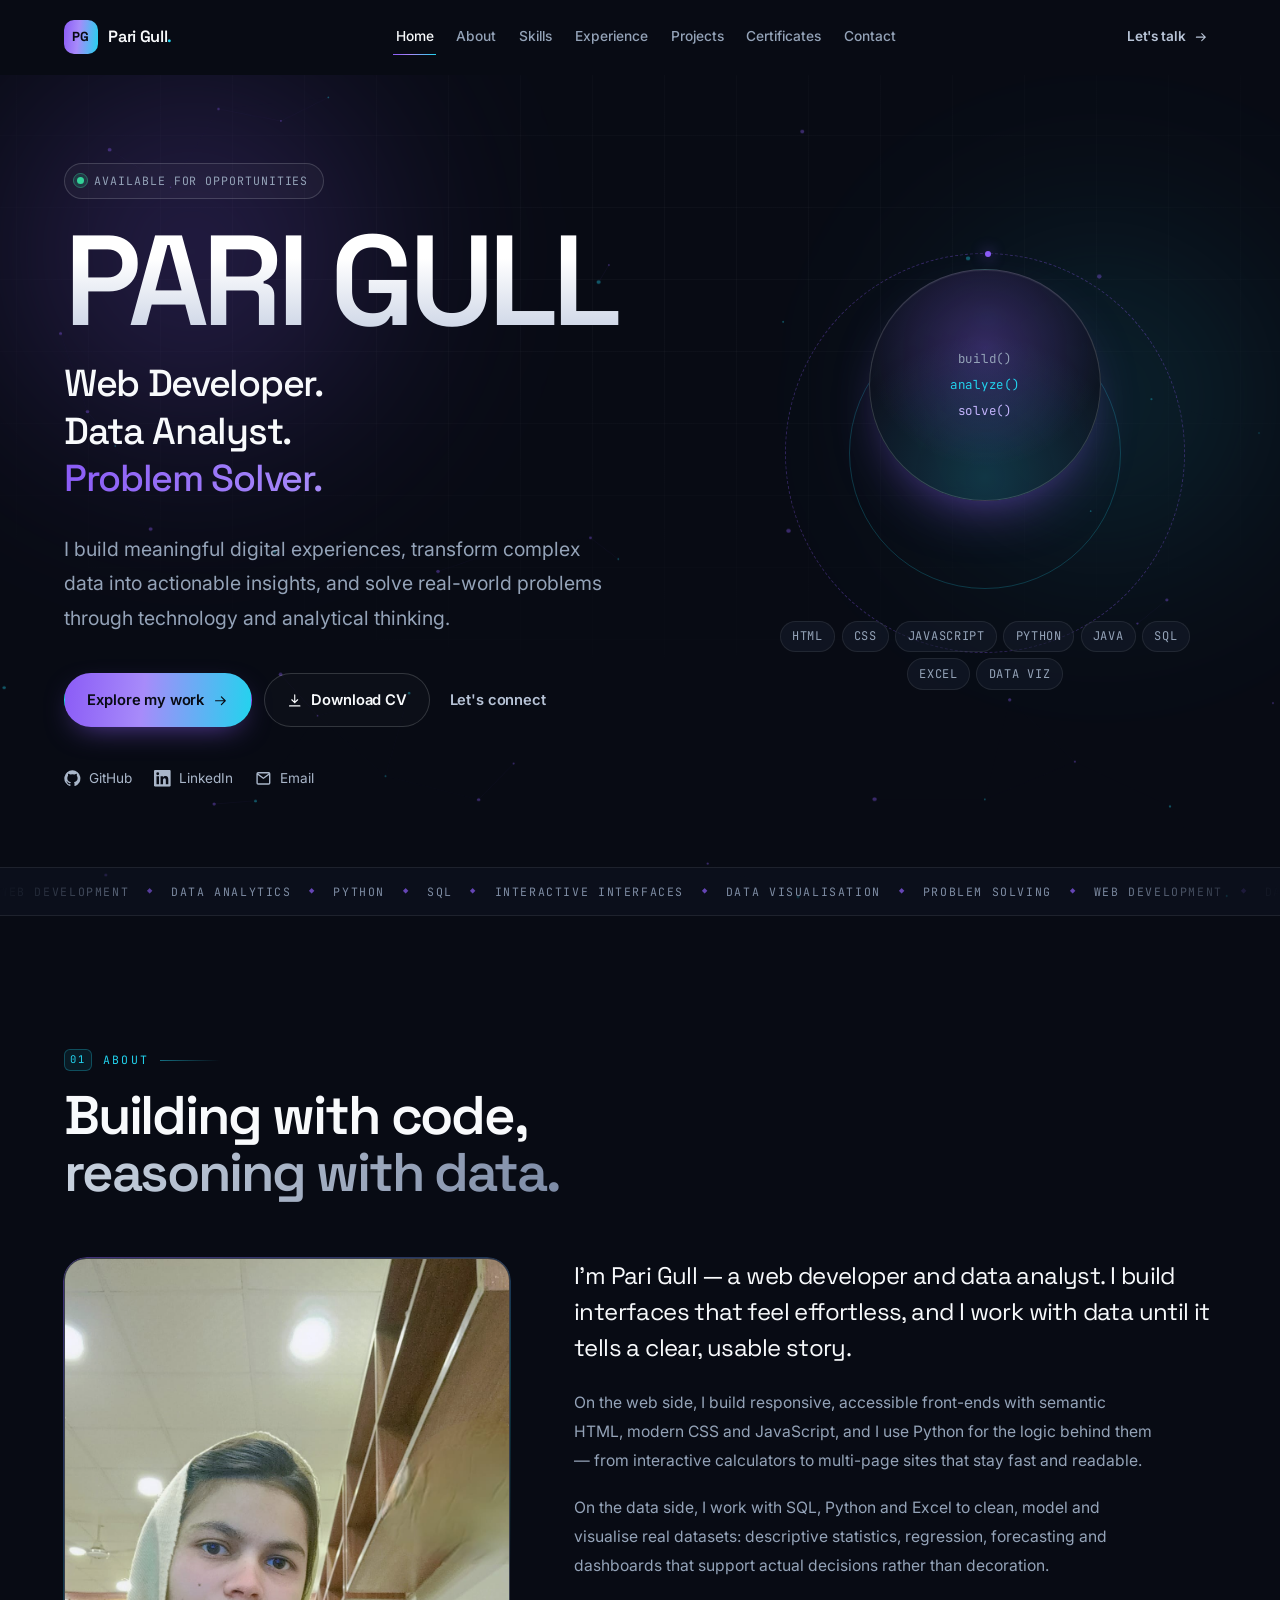
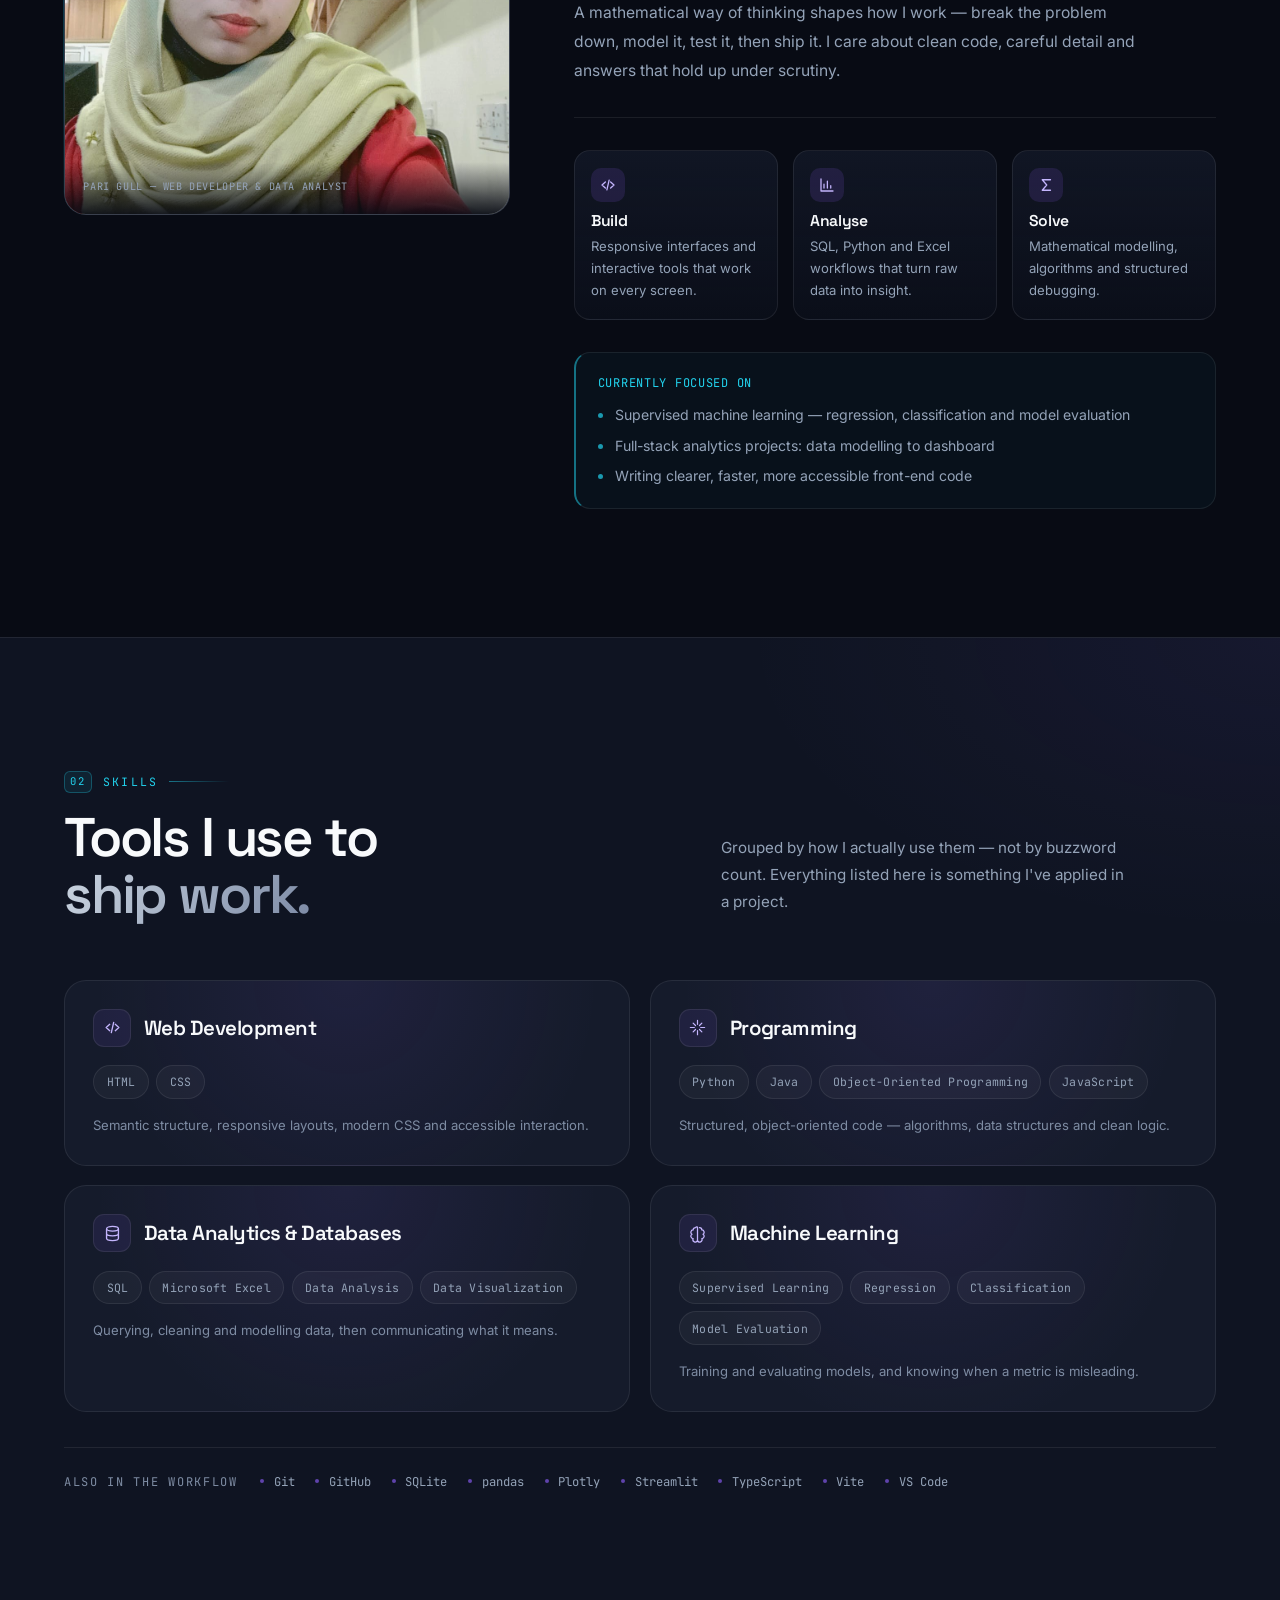
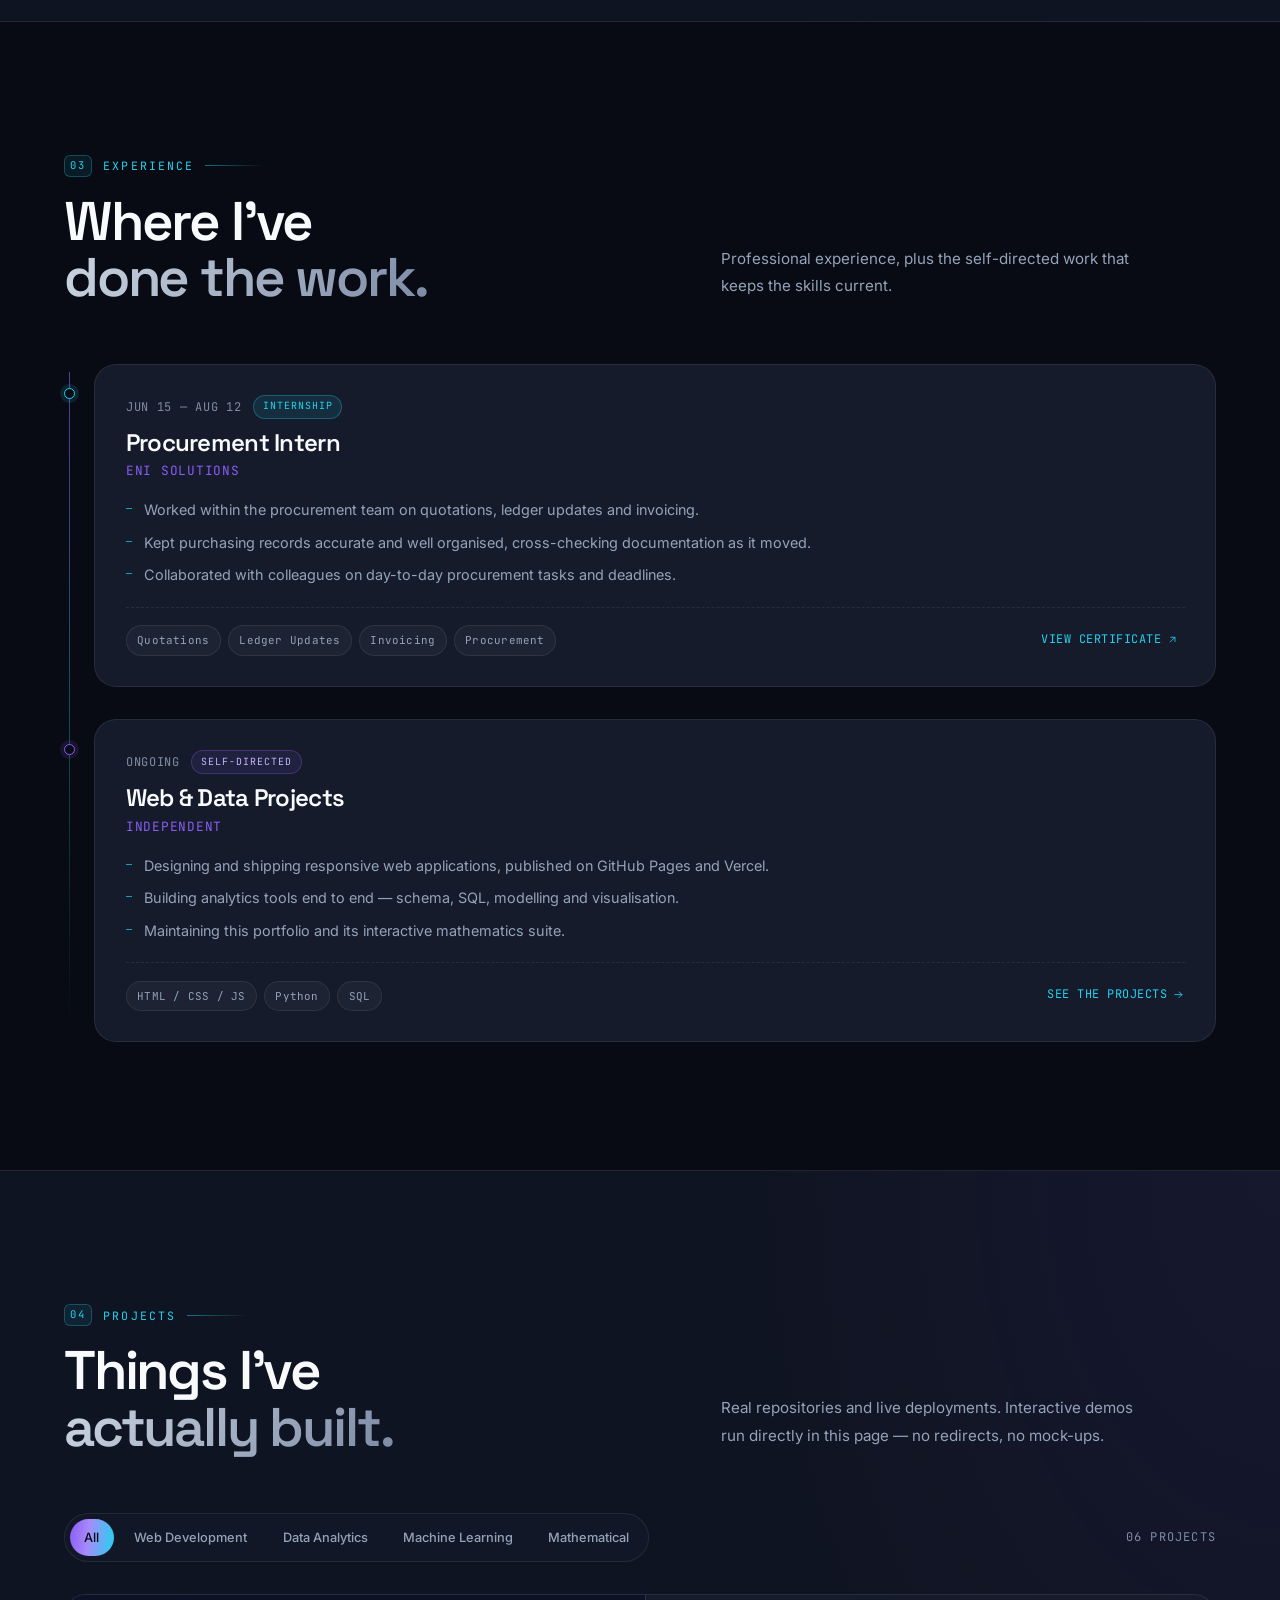
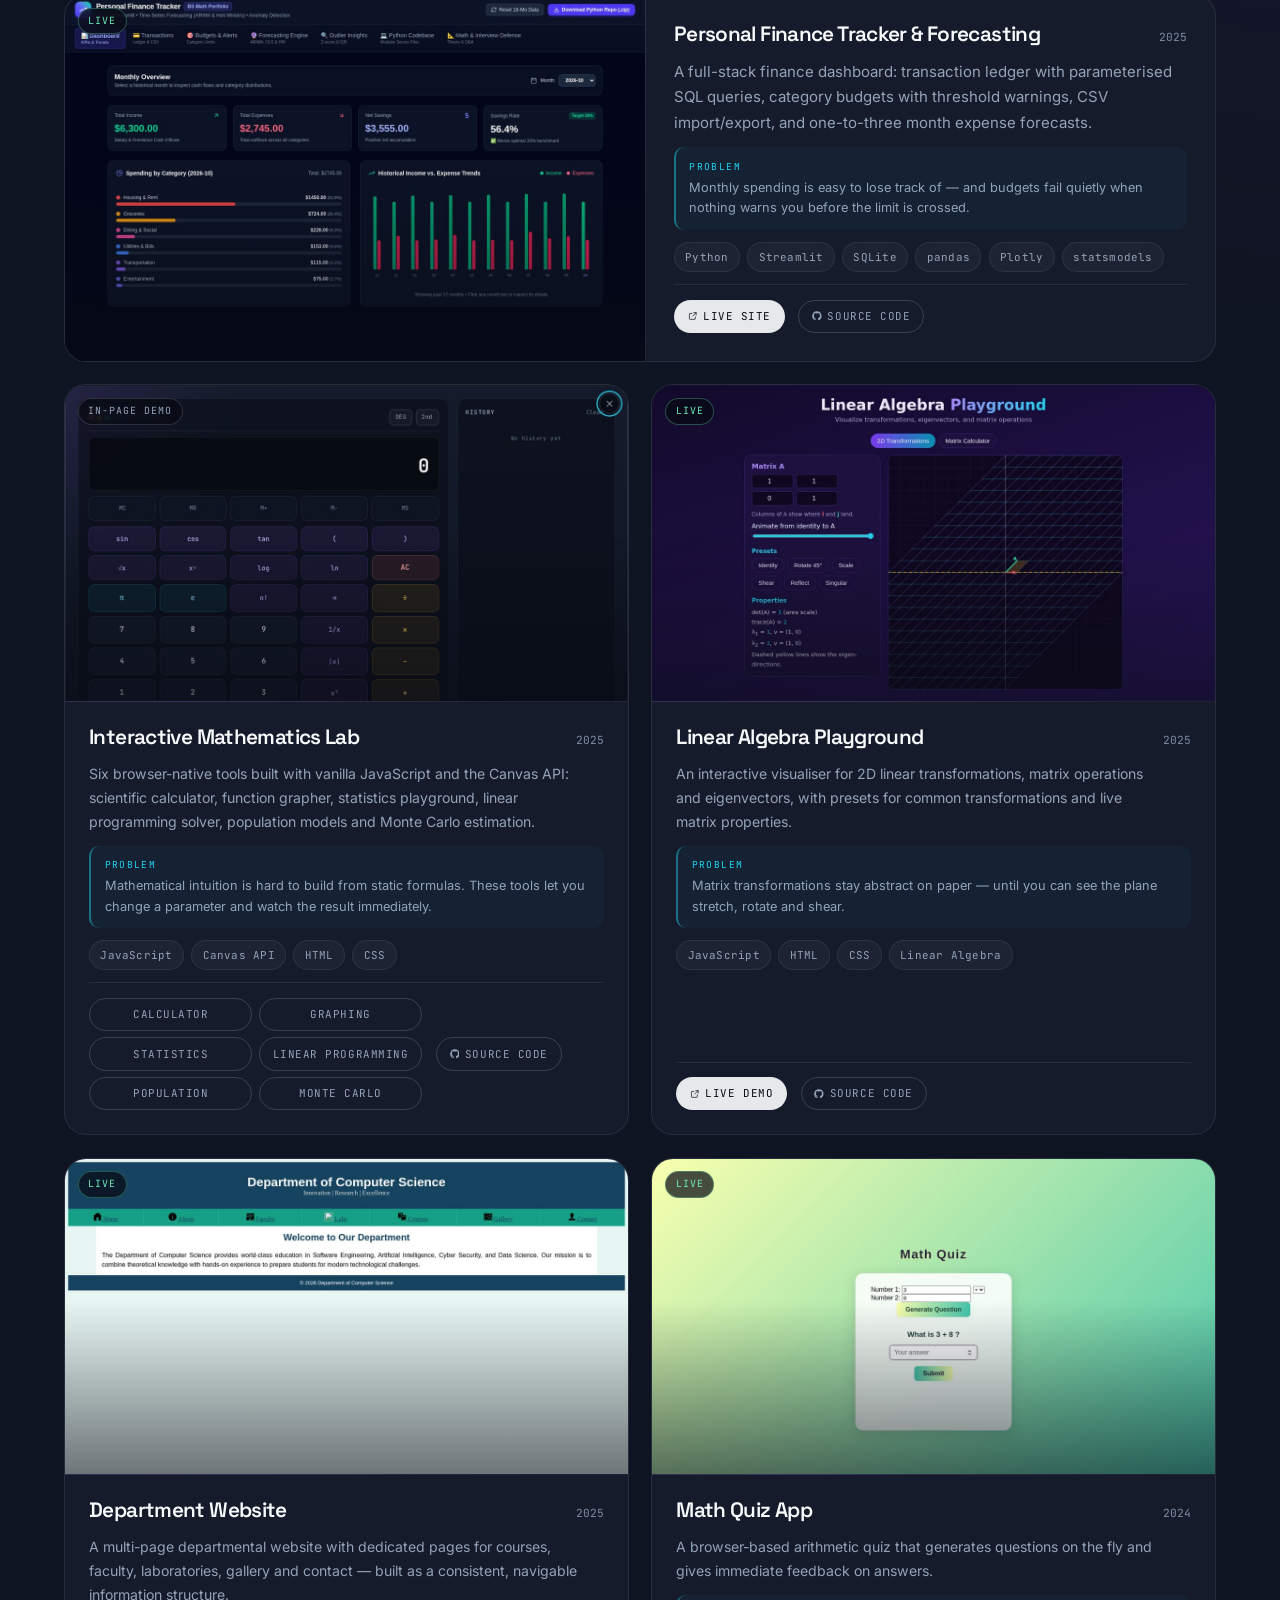
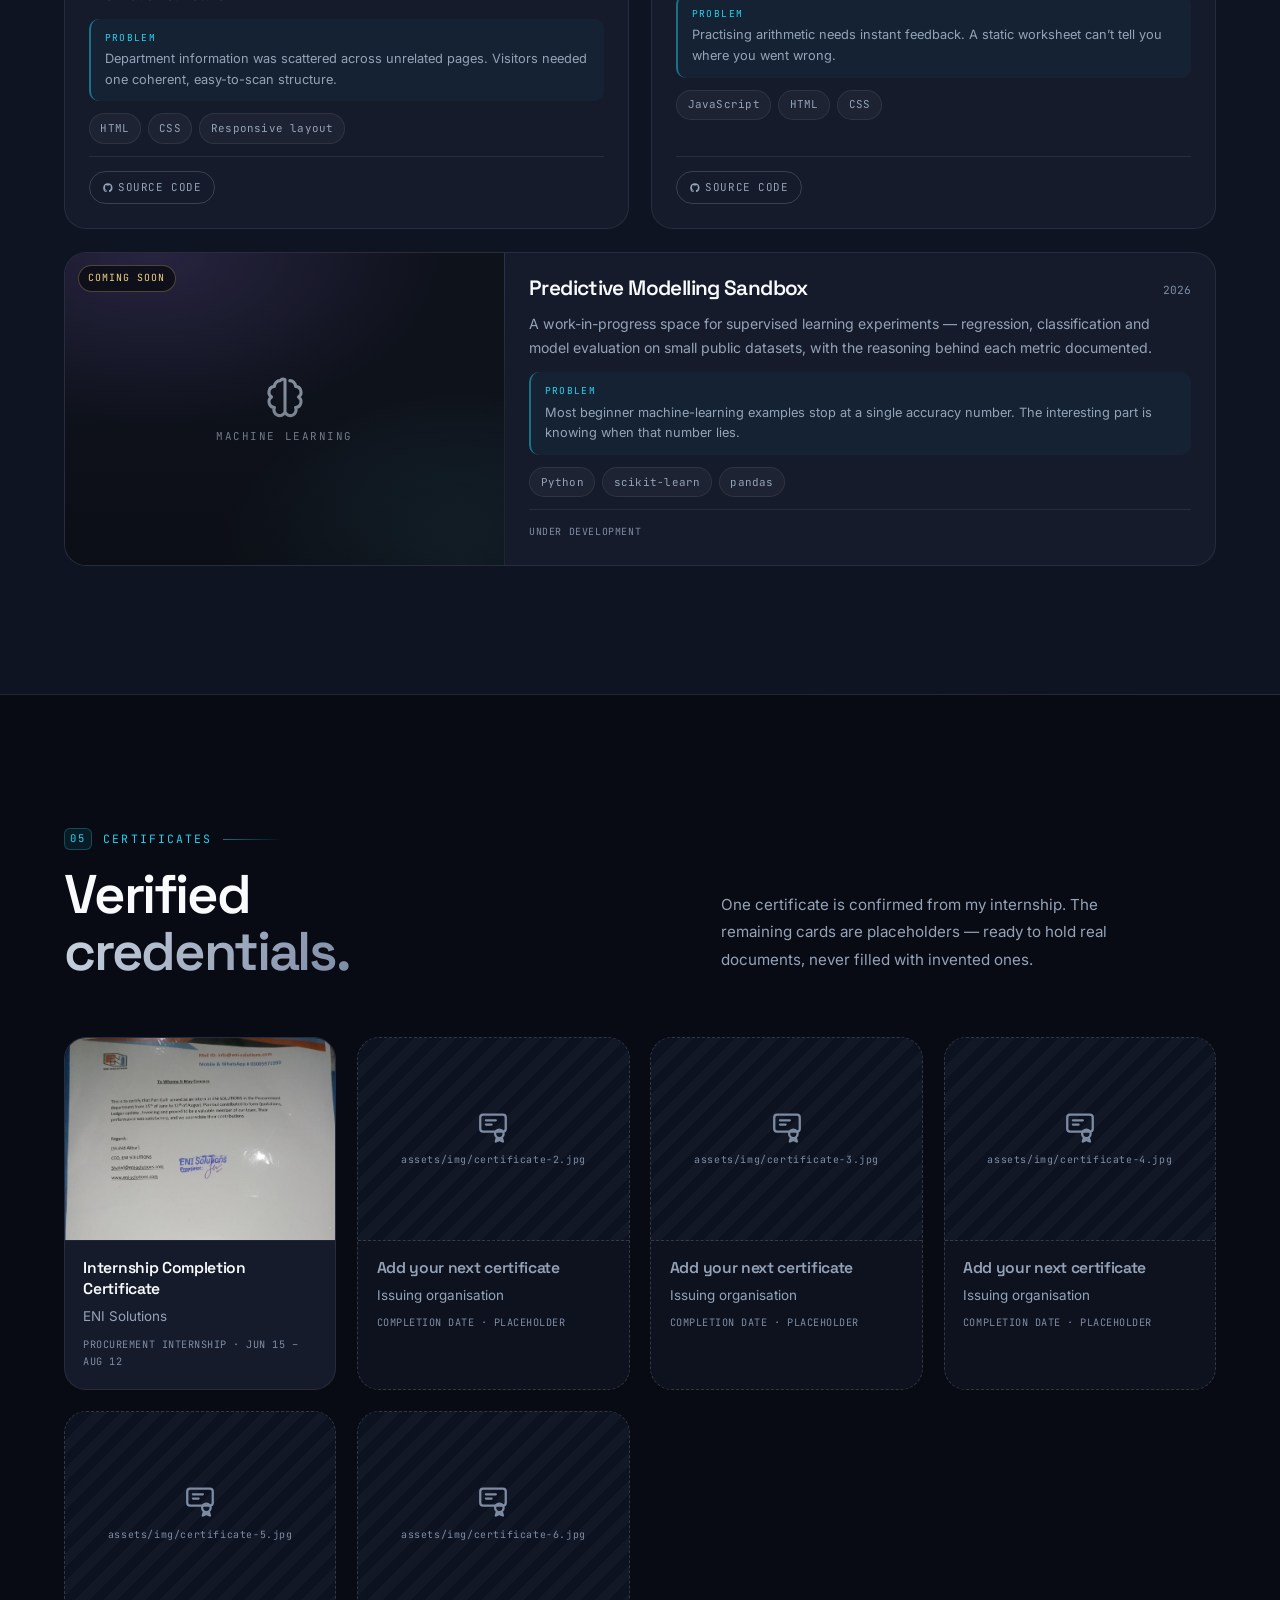
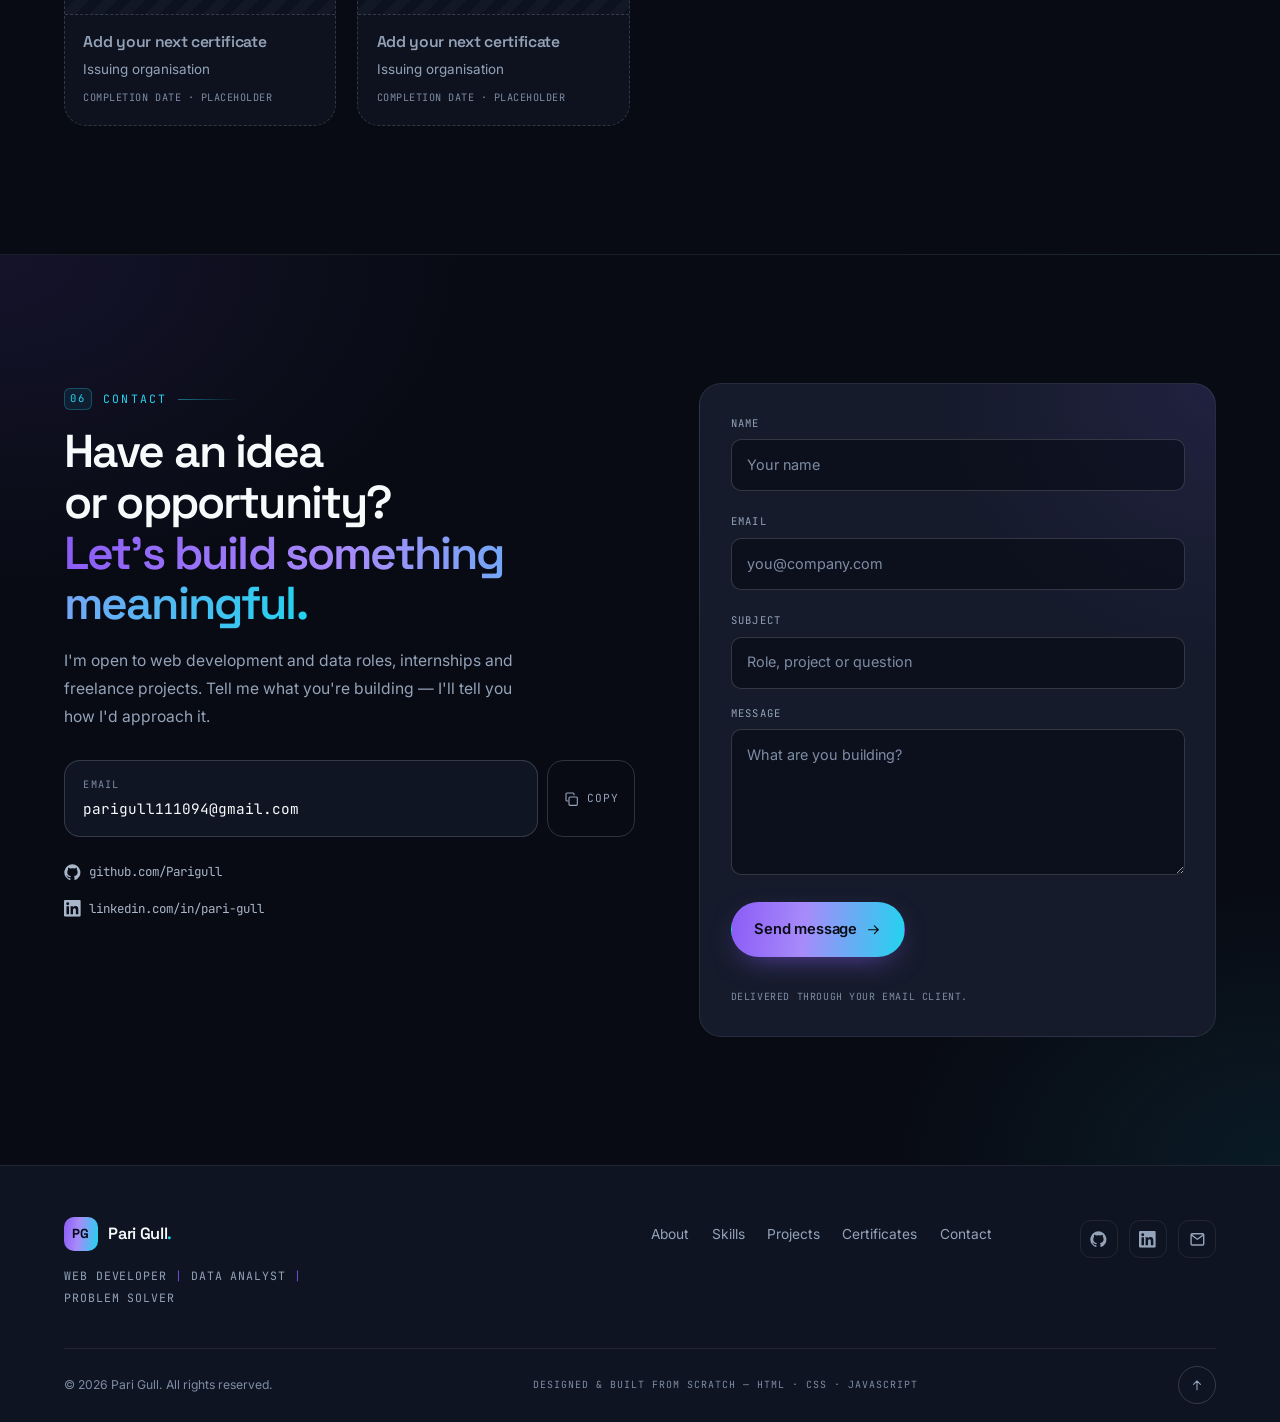
==== index.html @ e80d091b "Rebuild portfolio: premium dark-editorial design, multi-file architecture - New identity: Web Develo" ====
<!DOCTYPE html>
<html lang="en">
<head>
  <meta charset="UTF-8" />
  <meta name="viewport" content="width=device-width, initial-scale=1" />
  <meta name="theme-color" content="#080B14" />

  <title>Pari Gull — Web Developer &amp; Data Analyst | Portfolio</title>
  <meta name="description" content="Pari Gull is a web developer and data analyst who builds meaningful digital experiences, transforms complex data into actionable insights, and solves real-world problems through technology and analytical thinking." />
  <meta name="author" content="Pari Gull" />
  <link rel="canonical" href="https://parigull.github.io/my_portfolio/" />

  <!-- Open Graph / social sharing -->
  <meta property="og:type" content="website" />
  <meta property="og:site_name" content="Pari Gull — Portfolio" />
  <meta property="og:url" content="https://parigull.github.io/my_portfolio/" />
  <meta property="og:title" content="Pari Gull — Web Developer | Data Analyst | Problem Solver" />
  <meta property="og:description" content="I build meaningful digital experiences, transform complex data into actionable insights, and solve real-world problems through technology and analytical thinking." />
  <meta property="og:image" content="https://parigull.github.io/my_portfolio/assets/img/og-image.png" />
  <meta property="og:image:width" content="1200" />
  <meta property="og:image:height" content="630" />
  <meta property="og:image:alt" content="Pari Gull — Web Developer, Data Analyst, Problem Solver" />
  <meta name="twitter:card" content="summary_large_image" />
  <meta name="twitter:title" content="Pari Gull — Web Developer | Data Analyst | Problem Solver" />
  <meta name="twitter:description" content="Web developer and data analyst building digital experiences, analytics tools and interactive interfaces." />
  <meta name="twitter:image" content="https://parigull.github.io/my_portfolio/assets/img/og-image.png" />

  <link rel="icon" href="assets/img/favicon.svg" type="image/svg+xml" />
  <link rel="apple-touch-icon" href="assets/img/favicon.svg" />
  <link rel="manifest" href="site.webmanifest" />

  <!-- Typography: Space Grotesk (headings) · Inter (body) · JetBrains Mono (technical) -->
  <link rel="preconnect" href="https://fonts.googleapis.com" />
  <link rel="preconnect" href="https://fonts.gstatic.com" crossorigin />
  <link href="https://fonts.googleapis.com/css2?family=Inter:wght@300;400;500;600;700&family=JetBrains+Mono:wght@400;500;600&family=Space+Grotesk:wght@400;500;600;700&display=swap" rel="stylesheet" />

  <link rel="stylesheet" href="assets/css/styles.css" />

  <script type="application/ld+json">
  {
    "@context": "https://schema.org",
    "@type": "Person",
    "name": "Pari Gull",
    "jobTitle": "Web Developer & Data Analyst",
    "description": "Web developer and data analyst who builds digital experiences and turns complex data into actionable insights.",
    "url": "https://parigull.github.io/my_portfolio/",
    "email": "mailto:parigull111094@gmail.com",
    "image": "https://parigull.github.io/my_portfolio/assets/img/profile.jpg",
    "sameAs": [
      "https://github.com/Parigull",
      "https://www.linkedin.com/in/pari-gull-1b84642b8"
    ],
    "knowsAbout": ["Web Development", "HTML", "CSS", "JavaScript", "Python", "Java", "SQL", "Data Analysis", "Data Visualization", "Machine Learning"]
  }
  </script>
</head>
<body>

  <a class="skip-link" href="#main">Skip to content</a>

  <!-- ============ ICON SPRITE (inline, no external icon dependency) ============ -->
  <svg aria-hidden="true" focusable="false" style="position:absolute;width:0;height:0;overflow:hidden">
    <symbol id="i-github" viewBox="0 0 24 24"><path d="M12 .5a11.5 11.5 0 0 0-3.63 22.42c.57.1.78-.25.78-.55v-2.1c-3.2.7-3.87-1.4-3.87-1.4-.53-1.34-1.28-1.7-1.28-1.7-1.05-.72.08-.7.08-.7 1.16.08 1.77 1.2 1.77 1.2 1.03 1.77 2.7 1.26 3.36.96.1-.75.4-1.26.73-1.55-2.55-.29-5.24-1.28-5.24-5.7 0-1.26.45-2.29 1.19-3.1-.12-.3-.51-1.47.11-3.06 0 0 .97-.31 3.18 1.18a10.9 10.9 0 0 1 5.79 0c2.2-1.49 3.17-1.18 3.17-1.18.63 1.59.24 2.76.12 3.06.74.81 1.19 1.84 1.19 3.1 0 4.43-2.7 5.4-5.26 5.69.41.35.78 1.05.78 2.12v3.14c0 .3.2.66.79.55A11.5 11.5 0 0 0 12 .5z"/></symbol>
    <symbol id="i-linkedin" viewBox="0 0 24 24"><path d="M20.45 20.45h-3.56v-5.57c0-1.33-.03-3.04-1.85-3.04-1.85 0-2.13 1.45-2.13 2.94v5.67H9.36V9h3.42v1.56h.05a3.75 3.75 0 0 1 3.37-1.85c3.6 0 4.27 2.37 4.27 5.46v6.28zM5.34 7.43a2.07 2.07 0 1 1 0-4.14 2.07 2.07 0 0 1 0 4.14zM7.12 20.45H3.56V9h3.56v11.45zM22.22 0H1.77C.79 0 0 .77 0 1.73v20.54C0 23.23.79 24 1.77 24h20.45c.98 0 1.78-.77 1.78-1.73V1.73C24 .77 23.2 0 22.22 0z"/></symbol>
    <symbol id="i-mail" viewBox="0 0 24 24"><path d="M2 5.5A2.5 2.5 0 0 1 4.5 3h15A2.5 2.5 0 0 1 22 5.5v13a2.5 2.5 0 0 1-2.5 2.5h-15A2.5 2.5 0 0 1 2 18.5v-13zm2.4-.5 7.6 5.6L19.6 5H4.4zM20 7.2l-7.4 5.4a1 1 0 0 1-1.2 0L4 7.2v11.3c0 .28.22.5.5.5h15c.28 0 .5-.22.5-.5V7.2z"/></symbol>
    <symbol id="i-arrow-up-right" viewBox="0 0 24 24"><path d="M7 17 17 7M8 7h9v9" fill="none" stroke="currentColor" stroke-width="1.8" stroke-linecap="round" stroke-linejoin="round"/></symbol>
    <symbol id="i-arrow-right" viewBox="0 0 24 24"><path d="M4 12h15M13 6l6 6-6 6" fill="none" stroke="currentColor" stroke-width="1.8" stroke-linecap="round" stroke-linejoin="round"/></symbol>
    <symbol id="i-arrow-up" viewBox="0 0 24 24"><path d="M12 20V5M6 11l6-6 6 6" fill="none" stroke="currentColor" stroke-width="1.8" stroke-linecap="round" stroke-linejoin="round"/></symbol>
    <symbol id="i-download" viewBox="0 0 24 24"><path d="M12 3v12m0 0 4.5-4.5M12 15l-4.5-4.5M4 20h16" fill="none" stroke="currentColor" stroke-width="1.8" stroke-linecap="round" stroke-linejoin="round"/></symbol>
    <symbol id="i-close" viewBox="0 0 24 24"><path d="M6 6l12 12M18 6L6 18" fill="none" stroke="currentColor" stroke-width="1.8" stroke-linecap="round"/></symbol>
    <symbol id="i-copy" viewBox="0 0 24 24"><path d="M9 9h9.5A1.5 1.5 0 0 1 20 10.5V20a1.5 1.5 0 0 1-1.5 1.5H9A1.5 1.5 0 0 1 7.5 20v-9.5A1.5 1.5 0 0 1 9 9z" fill="none" stroke="currentColor" stroke-width="1.7"/><path d="M15 6.5V4.5A1.5 1.5 0 0 0 13.5 3H4.5A1.5 1.5 0 0 0 3 4.5v9A1.5 1.5 0 0 0 4.5 15h2" fill="none" stroke="currentColor" stroke-width="1.7"/></symbol>
    <symbol id="i-check" viewBox="0 0 24 24"><path d="M4 12.5 9.5 18 20 6.5" fill="none" stroke="currentColor" stroke-width="2" stroke-linecap="round" stroke-linejoin="round"/></symbol>
    <symbol id="i-code" viewBox="0 0 24 24"><path d="M8.5 8 4 12l4.5 4M15.5 8l4.5 4-4.5 4M13.5 5.5l-3 13" fill="none" stroke="currentColor" stroke-width="1.7" stroke-linecap="round" stroke-linejoin="round"/></symbol>
    <symbol id="i-chart" viewBox="0 0 24 24"><path d="M4 20V4M4 20h16M8 16V11M12.5 16V7M17 16v-3" fill="none" stroke="currentColor" stroke-width="1.7" stroke-linecap="round"/></symbol>
    <symbol id="i-sigma" viewBox="0 0 24 24"><path d="M18 5H7l6 7-6 7h11" fill="none" stroke="currentColor" stroke-width="1.7" stroke-linecap="round" stroke-linejoin="round"/></symbol>
    <symbol id="i-brain" viewBox="0 0 24 24"><path d="M9.5 4.5A3 3 0 0 0 6.5 7.5 3 3 0 0 0 5 13a3 3 0 0 0 1.5 5.5A3 3 0 0 0 12 21V4a2 2 0 0 0-2.5.5zM14.5 4.5A3 3 0 0 1 17.5 7.5 3 3 0 0 1 19 13a3 3 0 0 1-1.5 5.5A3 3 0 0 1 12 21" fill="none" stroke="currentColor" stroke-width="1.6" stroke-linecap="round" stroke-linejoin="round"/></symbol>
    <symbol id="i-database" viewBox="0 0 24 24"><ellipse cx="12" cy="6" rx="7.5" ry="3" fill="none" stroke="currentColor" stroke-width="1.7"/><path d="M4.5 6v12c0 1.66 3.36 3 7.5 3s7.5-1.34 7.5-3V6M4.5 12c0 1.66 3.36 3 7.5 3s7.5-1.34 7.5-3" fill="none" stroke="currentColor" stroke-width="1.7"/></symbol>
    <symbol id="i-certificate" viewBox="0 0 24 24"><rect x="3" y="4" width="18" height="12" rx="2" fill="none" stroke="currentColor" stroke-width="1.6"/><path d="M7 8h7M7 11h4" fill="none" stroke="currentColor" stroke-width="1.6" stroke-linecap="round"/><circle cx="16.5" cy="17.5" r="3" fill="none" stroke="currentColor" stroke-width="1.6"/><path d="M14.8 20.2 14 23l2.5-1.2L19 23l-.8-2.8" fill="none" stroke="currentColor" stroke-width="1.6" stroke-linejoin="round"/></symbol>
    <symbol id="i-menu" viewBox="0 0 24 24"><path d="M4 7h16M4 12h16M4 17h16" fill="none" stroke="currentColor" stroke-width="1.8" stroke-linecap="round"/></symbol>
    <symbol id="i-external" viewBox="0 0 24 24"><path d="M14 4h6v6M20 4l-8.5 8.5" fill="none" stroke="currentColor" stroke-width="1.7" stroke-linecap="round" stroke-linejoin="round"/><path d="M18 14.5V19a1.5 1.5 0 0 1-1.5 1.5H5A1.5 1.5 0 0 1 3.5 19V7.5A1.5 1.5 0 0 1 5 6h4.5" fill="none" stroke="currentColor" stroke-width="1.7" stroke-linecap="round"/></symbol>
    <symbol id="i-spark" viewBox="0 0 24 24"><path d="M12 3v5M12 16v5M3 12h5M16 12h5M6.5 6.5l3 3M14.5 14.5l3 3M17.5 6.5l-3 3M9.5 14.5l-3 3" fill="none" stroke="currentColor" stroke-width="1.5" stroke-linecap="round"/></symbol>
  </svg>

  <!-- ============================== HEADER ============================== -->
  <header class="site-header" id="siteHeader">
    <div class="shell header__inner">
      <a class="brand" href="#home" aria-label="Pari Gull — home">
        <span class="brand__mark">PG</span>
        <span class="brand__text">Pari Gull<span class="brand__dot">.</span></span>
      </a>

      <nav class="nav" id="primaryNav" aria-label="Primary">
        <ul class="nav__list">
          <li><a class="nav__link" href="#home">Home</a></li>
          <li><a class="nav__link" href="#about">About</a></li>
          <li><a class="nav__link" href="#skills">Skills</a></li>
          <li><a class="nav__link" href="#experience">Experience</a></li>
          <li><a class="nav__link" href="#work">Projects</a></li>
          <li><a class="nav__link" href="#certificates">Certificates</a></li>
          <li><a class="nav__link" href="#contact">Contact</a></li>
        </ul>
      </nav>

      <div class="header__actions">
        <a class="btn btn--ghost btn--sm header__cta" href="#contact">
          Let's talk <svg class="icon" aria-hidden="true"><use href="#i-arrow-right"/></svg>
        </a>
        <button class="menu-toggle" id="menuToggle" aria-expanded="false" aria-controls="mobileMenu" aria-label="Open menu">
          <span class="menu-toggle__bars" aria-hidden="true"><i></i><i></i></span>
        </button>
      </div>
    </div>

    <!-- Mobile navigation -->
    <div class="mobile-menu" id="mobileMenu" hidden>
      <nav aria-label="Mobile">
        <ul class="mobile-menu__list">
          <li><a href="#home"><span>01</span> Home</a></li>
          <li><a href="#about"><span>02</span> About</a></li>
          <li><a href="#skills"><span>03</span> Skills</a></li>
          <li><a href="#experience"><span>04</span> Experience</a></li>
          <li><a href="#work"><span>05</span> Projects</a></li>
          <li><a href="#certificates"><span>06</span> Certificates</a></li>
          <li><a href="#contact"><span>07</span> Contact</a></li>
        </ul>
      </nav>
      <div class="mobile-menu__foot">
        <a href="mailto:parigull111094@gmail.com">parigull111094@gmail.com</a>
        <div class="mobile-menu__socials">
          <a href="https://github.com/Parigull" target="_blank" rel="noopener noreferrer" aria-label="GitHub"><svg class="icon" aria-hidden="true"><use href="#i-github"/></svg></a>
          <a href="https://www.linkedin.com/in/pari-gull-1b84642b8" target="_blank" rel="noopener noreferrer" aria-label="LinkedIn"><svg class="icon" aria-hidden="true"><use href="#i-linkedin"/></svg></a>
          <a href="mailto:parigull111094@gmail.com" aria-label="Email"><svg class="icon" aria-hidden="true"><use href="#i-mail"/></svg></a>
        </div>
      </div>
    </div>
  </header>

  <main id="main">

    <!-- ============================== HERO ============================== -->
    <section class="hero" id="home">
      <div class="hero__bg" aria-hidden="true">
        <div class="hero__grid"></div>
        <div class="hero__glow hero__glow--a"></div>
        <div class="hero__glow hero__glow--b"></div>
        <canvas class="hero__canvas" id="heroCanvas"></canvas>
      </div>

      <div class="shell hero__inner">
        <div class="hero__copy">
          <p class="status" data-reveal>
            <span class="status__dot" aria-hidden="true"></span>
            Available for opportunities
          </p>

          <h1 class="hero__name" data-reveal data-reveal-delay="1">Pari Gull</h1>

          <p class="hero__roles" data-reveal data-reveal-delay="2">
            <span class="hero__role">Web Developer.</span>
            <span class="hero__role">Data Analyst.</span>
            <span class="hero__role hero__role--accent">Problem Solver.</span>
          </p>

          <p class="hero__lede" data-reveal data-reveal-delay="3">
            I build meaningful digital experiences, transform complex data into actionable insights,
            and solve real-world problems through technology and analytical thinking.
          </p>

          <div class="hero__actions" data-reveal data-reveal-delay="4">
            <a class="btn btn--primary" href="#work">
              Explore my work <svg class="icon" aria-hidden="true"><use href="#i-arrow-right"/></svg>
            </a>
            <a class="btn btn--outline" href="assets/docs/Pari-Gull-CV-PLACEHOLDER.pdf" download>
              <svg class="icon" aria-hidden="true"><use href="#i-download"/></svg> Download CV
            </a>
            <a class="btn btn--ghost" href="#contact">Let's connect</a>
          </div>

          <ul class="hero__socials" data-reveal data-reveal-delay="5">
            <li>
              <a class="social" href="https://github.com/Parigull" target="_blank" rel="noopener noreferrer">
                <svg class="icon" aria-hidden="true"><use href="#i-github"/></svg><span>GitHub</span>
              </a>
            </li>
            <li>
              <a class="social" href="https://www.linkedin.com/in/pari-gull-1b84642b8" target="_blank" rel="noopener noreferrer">
                <svg class="icon" aria-hidden="true"><use href="#i-linkedin"/></svg><span>LinkedIn</span>
              </a>
            </li>
            <li>
              <a class="social" href="mailto:parigull111094@gmail.com">
                <svg class="icon" aria-hidden="true"><use href="#i-mail"/></svg><span>Email</span>
              </a>
            </li>
          </ul>
        </div>

        <div class="hero__visual" data-reveal data-reveal-delay="3" aria-hidden="true">
          <div class="viz">
            <div class="viz__ring viz__ring--1"></div>
            <div class="viz__ring viz__ring--2"></div>
            <div class="viz__core">
              <span class="viz__label">build()</span>
              <span class="viz__label">analyze()</span>
              <span class="viz__label">solve()</span>
            </div>
            <ul class="viz__tags">
              <li><span class="mono">HTML</span></li>
              <li><span class="mono">CSS</span></li>
              <li><span class="mono">JavaScript</span></li>
              <li><span class="mono">Python</span></li>
              <li><span class="mono">Java</span></li>
              <li><span class="mono">SQL</span></li>
              <li><span class="mono">Excel</span></li>
              <li><span class="mono">Data Viz</span></li>
            </ul>
          </div>
        </div>
      </div>

      <div class="hero__strip" aria-hidden="true">
        <div class="marquee">
          <div class="marquee__track">
            <span>Web Development</span><span class="dot-sep">◆</span>
            <span>Data Analytics</span><span class="dot-sep">◆</span>
            <span>Python</span><span class="dot-sep">◆</span>
            <span>SQL</span><span class="dot-sep">◆</span>
            <span>Interactive Interfaces</span><span class="dot-sep">◆</span>
            <span>Data Visualisation</span><span class="dot-sep">◆</span>
            <span>Problem Solving</span><span class="dot-sep">◆</span>
            <span>Web Development</span><span class="dot-sep">◆</span>
            <span>Data Analytics</span><span class="dot-sep">◆</span>
            <span>Python</span><span class="dot-sep">◆</span>
            <span>SQL</span><span class="dot-sep">◆</span>
            <span>Interactive Interfaces</span><span class="dot-sep">◆</span>
            <span>Data Visualisation</span><span class="dot-sep">◆</span>
            <span>Problem Solving</span><span class="dot-sep">◆</span>
          </div>
        </div>
      </div>
    </section>

    <!-- ============================== ABOUT ============================== -->
    <section class="section" id="about">
      <div class="shell">
        <header class="section__head">
          <p class="section__eyebrow mono" data-reveal><span>01</span> About</p>
          <h2 class="section__title" data-reveal>Building with code,<br /><em>reasoning with data.</em></h2>
        </header>

        <div class="about">
          <div class="about__media" data-reveal>
            <figure class="portrait">
              <img src="assets/img/profile.jpg" alt="Pari Gull, web developer and data analyst" width="1080" height="1555" loading="lazy" decoding="async" />
              <figcaption class="portrait__cap mono">Pari Gull — Web Developer &amp; Data Analyst</figcaption>
            </figure>
            <div class="portrait__frame" aria-hidden="true"></div>
          </div>

          <div class="about__body">
            <p class="lede" data-reveal>
              I'm Pari Gull — a web developer and data analyst. I build interfaces that feel effortless,
              and I work with data until it tells a clear, usable story.
            </p>
            <p data-reveal>
              On the web side, I build responsive, accessible front-ends with semantic HTML, modern CSS and
              JavaScript, and I use Python for the logic behind them — from interactive calculators to
              multi-page sites that stay fast and readable.
            </p>
            <p data-reveal>
              On the data side, I work with SQL, Python and Excel to clean, model and visualise real datasets:
              descriptive statistics, regression, forecasting and dashboards that support actual decisions
              rather than decoration.
            </p>
            <p data-reveal>
              A mathematical way of thinking shapes how I work — break the problem down, model it, test it,
              then ship it. I care about clean code, careful detail and answers that hold up under scrutiny.
            </p>

            <ul class="capabilities">
              <li data-reveal>
                <span class="capabilities__icon"><svg class="icon" aria-hidden="true"><use href="#i-code"/></svg></span>
                <h3>Build</h3>
                <p>Responsive interfaces and interactive tools that work on every screen.</p>
              </li>
              <li data-reveal>
                <span class="capabilities__icon"><svg class="icon" aria-hidden="true"><use href="#i-chart"/></svg></span>
                <h3>Analyse</h3>
                <p>SQL, Python and Excel workflows that turn raw data into insight.</p>
              </li>
              <li data-reveal>
                <span class="capabilities__icon"><svg class="icon" aria-hidden="true"><use href="#i-sigma"/></svg></span>
                <h3>Solve</h3>
                <p>Mathematical modelling, algorithms and structured debugging.</p>
              </li>
            </ul>

            <div class="focus" data-reveal>
              <p class="focus__label mono">Currently focused on</p>
              <ul class="focus__list">
                <li>Supervised machine learning — regression, classification and model evaluation</li>
                <li>Full-stack analytics projects: data modelling to dashboard</li>
                <li>Writing clearer, faster, more accessible front-end code</li>
              </ul>
            </div>
          </div>
        </div>
      </div>
    </section>

    <!-- ============================== SKILLS ============================== -->
    <section class="section section--alt" id="skills">
      <div class="shell">
        <header class="section__head section__head--split">
          <div>
            <p class="section__eyebrow mono" data-reveal><span>02</span> Skills</p>
            <h2 class="section__title" data-reveal>Tools I use to<br /><em>ship work.</em></h2>
          </div>
          <p class="section__lede" data-reveal>
            Grouped by how I actually use them — not by buzzword count. Everything listed here is something
            I've applied in a project.
          </p>
        </header>

        <div class="skills">
          <article class="skill" data-reveal>
            <header class="skill__head">
              <span class="skill__icon"><svg class="icon" aria-hidden="true"><use href="#i-code"/></svg></span>
              <h3>Web Development</h3>
            </header>
            <ul class="chips">
              <li class="chip">HTML</li>
              <li class="chip">CSS</li>
            </ul>
            <p class="skill__note">Semantic structure, responsive layouts, modern CSS and accessible interaction.</p>
          </article>

          <article class="skill" data-reveal>
            <header class="skill__head">
              <span class="skill__icon"><svg class="icon" aria-hidden="true"><use href="#i-spark"/></svg></span>
              <h3>Programming</h3>
            </header>
            <ul class="chips">
              <li class="chip">Python</li>
              <li class="chip">Java</li>
              <li class="chip">Object-Oriented Programming</li>
              <li class="chip">JavaScript</li>
            </ul>
            <p class="skill__note">Structured, object-oriented code — algorithms, data structures and clean logic.</p>
          </article>

          <article class="skill" data-reveal>
            <header class="skill__head">
              <span class="skill__icon"><svg class="icon" aria-hidden="true"><use href="#i-database"/></svg></span>
              <h3>Data Analytics &amp; Databases</h3>
            </header>
            <ul class="chips">
              <li class="chip">SQL</li>
              <li class="chip">Microsoft Excel</li>
              <li class="chip">Data Analysis</li>
              <li class="chip">Data Visualization</li>
            </ul>
            <p class="skill__note">Querying, cleaning and modelling data, then communicating what it means.</p>
          </article>

          <article class="skill" data-reveal>
            <header class="skill__head">
              <span class="skill__icon"><svg class="icon" aria-hidden="true"><use href="#i-brain"/></svg></span>
              <h3>Machine Learning</h3>
            </header>
            <ul class="chips">
              <li class="chip">Supervised Learning</li>
              <li class="chip">Regression</li>
              <li class="chip">Classification</li>
              <li class="chip">Model Evaluation</li>
            </ul>
            <p class="skill__note">Training and evaluating models, and knowing when a metric is misleading.</p>
          </article>
        </div>

        <div class="toolbar" data-reveal>
          <p class="toolbar__label mono">Also in the workflow</p>
          <ul class="toolbar__list">
            <li>Git</li>
            <li>GitHub</li>
            <li>SQLite</li>
            <li>pandas</li>
            <li>Plotly</li>
            <li>Streamlit</li>
            <li>TypeScript</li>
            <li>Vite</li>
            <li>VS Code</li>
          </ul>
        </div>
      </div>
    </section>

    <!-- ============================== EXPERIENCE ============================== -->
    <section class="section" id="experience">
      <div class="shell">
        <header class="section__head section__head--split">
          <div>
            <p class="section__eyebrow mono" data-reveal><span>03</span> Experience</p>
            <h2 class="section__title" data-reveal>Where I've<br /><em>done the work.</em></h2>
          </div>
          <p class="section__lede" data-reveal>
            Professional experience, plus the self-directed work that keeps the skills current.
          </p>
        </header>

        <ol class="timeline">
          <li class="timeline__item" data-reveal>
            <div class="timeline__marker" aria-hidden="true"></div>
            <div class="timeline__content">
              <p class="timeline__meta mono">Jun 15 — Aug 12 <span class="tag">Internship</span></p>
              <h3 class="timeline__role">Procurement Intern</h3>
              <p class="timeline__org">ENI Solutions</p>
              <ul class="timeline__points">
                <li>Worked within the procurement team on quotations, ledger updates and invoicing.</li>
                <li>Kept purchasing records accurate and well organised, cross-checking documentation as it moved.</li>
                <li>Collaborated with colleagues on day-to-day procurement tasks and deadlines.</li>
              </ul>
              <div class="timeline__foot">
                <ul class="chips chips--sm">
                  <li class="chip">Quotations</li>
                  <li class="chip">Ledger Updates</li>
                  <li class="chip">Invoicing</li>
                  <li class="chip">Procurement</li>
                </ul>
                <button class="link-btn" type="button" data-lightbox="assets/img/cert-eni-solutions.jpg" data-caption="Internship completion certificate — ENI Solutions">
                  View certificate <svg class="icon" aria-hidden="true"><use href="#i-arrow-up-right"/></svg>
                </button>
              </div>
            </div>
          </li>

          <li class="timeline__item" data-reveal>
            <div class="timeline__marker" aria-hidden="true"></div>
            <div class="timeline__content">
              <p class="timeline__meta mono">Ongoing <span class="tag tag--soft">Self-directed</span></p>
              <h3 class="timeline__role">Web &amp; Data Projects</h3>
              <p class="timeline__org">Independent</p>
              <ul class="timeline__points">
                <li>Designing and shipping responsive web applications, published on GitHub Pages and Vercel.</li>
                <li>Building analytics tools end to end — schema, SQL, modelling and visualisation.</li>
                <li>Maintaining this portfolio and its interactive mathematics suite.</li>
              </ul>
              <div class="timeline__foot">
                <ul class="chips chips--sm">
                  <li class="chip">HTML / CSS / JS</li>
                  <li class="chip">Python</li>
                  <li class="chip">SQL</li>
                </ul>
                <a class="link-btn" href="#work">See the projects <svg class="icon" aria-hidden="true"><use href="#i-arrow-right"/></svg></a>
              </div>
            </div>
          </li>
        </ol>
      </div>
    </section>

    <!-- ============================== PROJECTS ============================== -->
    <section class="section section--alt" id="work">
      <div class="shell">
        <header class="section__head section__head--split">
          <div>
            <p class="section__eyebrow mono" data-reveal><span>04</span> Projects</p>
            <h2 class="section__title" data-reveal>Things I've<br /><em>actually built.</em></h2>
          </div>
          <p class="section__lede" data-reveal>
            Real repositories and live deployments. Interactive demos run directly in this page — no
            redirects, no mock-ups.
          </p>
        </header>

        <div class="filters" data-reveal>
          <div class="filters__group" role="tablist" aria-label="Filter projects by category">
            <button class="filter is-active" role="tab" aria-selected="true" data-filter="all">All</button>
            <button class="filter" role="tab" aria-selected="false" data-filter="web">Web Development</button>
            <button class="filter" role="tab" aria-selected="false" data-filter="data">Data Analytics</button>
            <button class="filter" role="tab" aria-selected="false" data-filter="ml">Machine Learning</button>
            <button class="filter" role="tab" aria-selected="false" data-filter="math">Mathematical</button>
          </div>
          <p class="filters__count mono" id="projectCount" aria-live="polite"></p>
        </div>

        <div class="projects" id="projectGrid">
          <noscript>
            <p class="noscript">This section is rendered with JavaScript. You can still browse the repositories on
              <a href="https://github.com/Parigull">GitHub</a>.</p>
          </noscript>
        </div>
      </div>
    </section>

    <!-- ============================== CERTIFICATES ============================== -->
    <section class="section" id="certificates">
      <div class="shell">
        <header class="section__head section__head--split">
          <div>
            <p class="section__eyebrow mono" data-reveal><span>05</span> Certificates</p>
            <h2 class="section__title" data-reveal>Verified<br /><em>credentials.</em></h2>
          </div>
          <p class="section__lede" data-reveal>
            One certificate is confirmed from my internship. The remaining cards are placeholders — ready to
            hold real documents, never filled with invented ones.
          </p>
        </header>

        <div class="certs">
          <!-- REAL CERTIFICATE -->
          <article class="cert" data-reveal>
            <button class="cert__media" type="button"
                    data-lightbox="assets/img/cert-eni-solutions.jpg"
                    data-caption="Internship completion certificate — ENI Solutions">
              <img src="assets/img/cert-eni-solutions.jpg" alt="Internship completion certificate issued by ENI Solutions" width="1287" height="1600" loading="lazy" decoding="async" />
              <span class="cert__zoom"><svg class="icon" aria-hidden="true"><use href="#i-arrow-up-right"/></svg></span>
            </button>
            <div class="cert__body">
              <h3>Internship Completion Certificate</h3>
              <p class="cert__org">ENI Solutions</p>
              <p class="cert__meta mono">Procurement Internship · Jun 15 – Aug 12</p>
            </div>
          </article>

          <!--
            PLACEHOLDER CERTIFICATES — replace with your real documents.
            1. Put the image in assets/img/ (e.g. certificate-coursera.jpg)
            2. Copy one block below, update the img src, alt, title, issuer and date.
            3. Keep <article class="cert cert--placeholder"> only while the certificate is missing.
          -->
          <article class="cert cert--placeholder" data-reveal>
            <div class="cert__media cert__media--empty">
              <svg class="icon icon--lg" aria-hidden="true"><use href="#i-certificate"/></svg>
              <span class="mono">assets/img/certificate-2.jpg</span>
            </div>
            <div class="cert__body">
              <h3>Add your next certificate</h3>
              <p class="cert__org">Issuing organisation</p>
              <p class="cert__meta mono">Completion date · placeholder</p>
            </div>
          </article>

          <article class="cert cert--placeholder" data-reveal>
            <div class="cert__media cert__media--empty">
              <svg class="icon icon--lg" aria-hidden="true"><use href="#i-certificate"/></svg>
              <span class="mono">assets/img/certificate-3.jpg</span>
            </div>
            <div class="cert__body">
              <h3>Add your next certificate</h3>
              <p class="cert__org">Issuing organisation</p>
              <p class="cert__meta mono">Completion date · placeholder</p>
            </div>
          </article>

          <article class="cert cert--placeholder" data-reveal>
            <div class="cert__media cert__media--empty">
              <svg class="icon icon--lg" aria-hidden="true"><use href="#i-certificate"/></svg>
              <span class="mono">assets/img/certificate-4.jpg</span>
            </div>
            <div class="cert__body">
              <h3>Add your next certificate</h3>
              <p class="cert__org">Issuing organisation</p>
              <p class="cert__meta mono">Completion date · placeholder</p>
            </div>
          </article>

          <article class="cert cert--placeholder" data-reveal>
            <div class="cert__media cert__media--empty">
              <svg class="icon icon--lg" aria-hidden="true"><use href="#i-certificate"/></svg>
              <span class="mono">assets/img/certificate-5.jpg</span>
            </div>
            <div class="cert__body">
              <h3>Add your next certificate</h3>
              <p class="cert__org">Issuing organisation</p>
              <p class="cert__meta mono">Completion date · placeholder</p>
            </div>
          </article>

          <article class="cert cert--placeholder" data-reveal>
            <div class="cert__media cert__media--empty">
              <svg class="icon icon--lg" aria-hidden="true"><use href="#i-certificate"/></svg>
              <span class="mono">assets/img/certificate-6.jpg</span>
            </div>
            <div class="cert__body">
              <h3>Add your next certificate</h3>
              <p class="cert__org">Issuing organisation</p>
              <p class="cert__meta mono">Completion date · placeholder</p>
            </div>
          </article>
        </div>
      </div>
    </section>

    <!-- ============================== CONTACT ============================== -->
    <section class="section section--contact" id="contact">
      <div class="shell">
        <div class="contact">
          <div class="contact__intro">
            <p class="section__eyebrow mono" data-reveal><span>06</span> Contact</p>
            <h2 class="contact__title" data-reveal>
              Have an idea or opportunity?<br /><em>Let's build something meaningful.</em>
            </h2>
            <p class="contact__lede" data-reveal>
              I'm open to web development and data roles, internships and freelance projects. Tell me what
              you're building — I'll tell you how I'd approach it.
            </p>

            <div class="contact__direct" data-reveal>
              <a class="email-card" href="mailto:parigull111094@gmail.com">
                <span class="email-card__label mono">Email</span>
                <span class="email-card__value">parigull111094@gmail.com</span>
              </a>
              <button class="copy-btn" id="copyEmail" type="button" data-email="parigull111094@gmail.com">
                <svg class="icon" aria-hidden="true"><use href="#i-copy"/></svg>
                <span class="copy-btn__text">Copy</span>
              </button>
            </div>

            <ul class="contact__socials" data-reveal>
              <li><a class="social" href="https://github.com/Parigull" target="_blank" rel="noopener noreferrer"><svg class="icon" aria-hidden="true"><use href="#i-github"/></svg><span>github.com/Parigull</span></a></li>
              <li><a class="social" href="https://www.linkedin.com/in/pari-gull-1b84642b8" target="_blank" rel="noopener noreferrer"><svg class="icon" aria-hidden="true"><use href="#i-linkedin"/></svg><span>linkedin.com/in/pari-gull</span></a></li>
            </ul>
          </div>

          <div class="contact__form-wrap" data-reveal>
            <form class="form" id="contactForm" novalidate>
              <div class="field">
                <label for="name">Name</label>
                <input id="name" name="name" type="text" autocomplete="name" required placeholder="Your name" />
                <p class="field__error" data-error-for="name"></p>
              </div>
              <div class="field">
                <label for="email">Email</label>
                <input id="email" name="email" type="email" autocomplete="email" required placeholder="you@company.com" />
                <p class="field__error" data-error-for="email"></p>
              </div>
              <div class="field">
                <label for="subject">Subject</label>
                <input id="subject" name="subject" type="text" placeholder="Role, project or question" />
              </div>
              <div class="field">
                <label for="message">Message</label>
                <textarea id="message" name="message" rows="5" required placeholder="What are you building?"></textarea>
                <p class="field__error" data-error-for="message"></p>
              </div>
              <!-- Honeypot: hidden from users, catches simple bots -->
              <div class="hp" aria-hidden="true">
                <label for="company">Company</label>
                <input id="company" name="company" type="text" tabindex="-1" autocomplete="off" />
              </div>

              <button class="btn btn--primary form__submit" type="submit">
                Send message <svg class="icon" aria-hidden="true"><use href="#i-arrow-right"/></svg>
              </button>
              <p class="form__status" id="formStatus" role="status" aria-live="polite"></p>
              <p class="form__note mono" id="formNote">Delivered through your email client.</p>
            </form>
          </div>
        </div>
      </div>
    </section>
  </main>

  <!-- ============================== FOOTER ============================== -->
  <footer class="footer">
    <div class="shell footer__inner">
      <div class="footer__brand">
        <a class="brand" href="#home" aria-label="Pari Gull — back to top">
          <span class="brand__mark">PG</span>
          <span class="brand__text">Pari Gull<span class="brand__dot">.</span></span>
        </a>
        <p class="footer__tagline">Web Developer <span aria-hidden="true">|</span> Data Analyst <span aria-hidden="true">|</span> Problem Solver</p>
      </div>

      <nav class="footer__nav" aria-label="Footer">
        <a href="#about">About</a>
        <a href="#skills">Skills</a>
        <a href="#work">Projects</a>
        <a href="#certificates">Certificates</a>
        <a href="#contact">Contact</a>
      </nav>

      <div class="footer__socials">
        <a href="https://github.com/Parigull" target="_blank" rel="noopener noreferrer" aria-label="GitHub"><svg class="icon" aria-hidden="true"><use href="#i-github"/></svg></a>
        <a href="https://www.linkedin.com/in/pari-gull-1b84642b8" target="_blank" rel="noopener noreferrer" aria-label="LinkedIn"><svg class="icon" aria-hidden="true"><use href="#i-linkedin"/></svg></a>
        <a href="mailto:parigull111094@gmail.com" aria-label="Email"><svg class="icon" aria-hidden="true"><use href="#i-mail"/></svg></a>
      </div>
    </div>

    <div class="shell footer__bottom">
      <p>&copy; <span id="year">2026</span> Pari Gull. All rights reserved.</p>
      <p class="footer__built mono">Designed &amp; built from scratch — HTML · CSS · JavaScript</p>
      <button class="to-top" id="toTop" type="button" aria-label="Back to top">
        <svg class="icon" aria-hidden="true"><use href="#i-arrow-up"/></svg>
      </button>
    </div>
  </footer>

  <div class="cursor-glow" id="cursorGlow" aria-hidden="true"></div>

  <!-- ============================================================= -->
  <!-- MODALS: scientific calculator + interactive mathematics suite -->
  <!-- ============================================================= -->

  <!-- Scientific calculator -->
  <div class="modal" id="calcModal" role="dialog" aria-modal="true" aria-labelledby="calcTitle">
    <div class="modal__panel modal__panel--calc">
      <button class="modal__close" type="button" onclick="closeModal('calcModal')" aria-label="Close calculator">
        <svg class="icon" aria-hidden="true"><use href="#i-close"/></svg>
      </button>

      <div class="calc">
        <div class="calc__main">
          <header class="calc__bar">
            <div class="calc__dots" aria-hidden="true"><i></i><i></i><i></i></div>
            <span class="calc__title mono" id="calcTitle">SciCalc Pro</span>
            <div class="calc__toggles">
              <button type="button" id="degRadBtn" class="calc__chip" onclick="toggleAngleUnit()" aria-label="Toggle degrees or radians">DEG</button>
              <button type="button" id="secondFnBtn" class="calc__chip" onclick="toggleSecondFunction()" aria-label="Toggle inverse functions">2nd</button>
              <button type="button" class="calc__chip calc__chip--hist" onclick="toggleHistoryPanel()" aria-label="Toggle calculation history">History</button>
            </div>
          </header>

          <div class="calc__display">
            <span id="memoryIndicator" class="calc__mem is-hidden" aria-hidden="true">M</span>
            <div id="expressionDisplay" class="calc__expr" aria-live="off"></div>
            <div id="mainDisplay" class="calc__value" aria-live="polite">0</div>
          </div>

          <div class="calc__row">
            <button type="button" class="calc__key calc__key--mem" onclick="memoryClear()" aria-label="Memory clear">MC</button>
            <button type="button" class="calc__key calc__key--mem" onclick="memoryRecall()" aria-label="Memory recall">MR</button>
            <button type="button" class="calc__key calc__key--mem" onclick="memoryAdd()" aria-label="Memory add">M+</button>
            <button type="button" class="calc__key calc__key--mem" onclick="memorySubtract()" aria-label="Memory subtract">M-</button>
            <button type="button" class="calc__key calc__key--mem" onclick="memoryStore()" aria-label="Memory store">MS</button>
          </div>

          <div class="calc__keys">
            <button type="button" id="trig1" class="calc__key calc__key--fn" onclick="handleFunction('sin')">sin</button>
            <button type="button" id="trig2" class="calc__key calc__key--fn" onclick="handleFunction('cos')">cos</button>
            <button type="button" id="trig3" class="calc__key calc__key--fn" onclick="handleFunction('tan')">tan</button>
            <button type="button" class="calc__key calc__key--fn" onclick="appendValue('(')">(</button>
            <button type="button" class="calc__key calc__key--fn" onclick="appendValue(')')">)</button>

            <button type="button" class="calc__key calc__key--fn" onclick="handleFunction('sqrt')">√x</button>
            <button type="button" class="calc__key calc__key--fn" onclick="appendOperator('^')">xʸ</button>
            <button type="button" class="calc__key calc__key--fn" onclick="handleFunction('log')">log</button>
            <button type="button" class="calc__key calc__key--fn" onclick="handleFunction('ln')">ln</button>
            <button type="button" class="calc__key calc__key--danger" onclick="clearAll()">AC</button>

            <button type="button" class="calc__key calc__key--const" onclick="appendConstant('pi')">π</button>
            <button type="button" class="calc__key calc__key--const" onclick="appendConstant('e')">e</button>
            <button type="button" class="calc__key calc__key--fn" onclick="handleFunction('fact')">n!</button>
            <button type="button" class="calc__key calc__key--fn" onclick="backspace()" aria-label="Backspace">⌫</button>
            <button type="button" class="calc__key calc__key--op" onclick="appendOperator('/')">÷</button>

            <button type="button" class="calc__key" onclick="appendValue('7')">7</button>
            <button type="button" class="calc__key" onclick="appendValue('8')">8</button>
            <button type="button" class="calc__key" onclick="appendValue('9')">9</button>
            <button type="button" class="calc__key calc__key--fn" onclick="handleFunction('inv')">1/x</button>
            <button type="button" class="calc__key calc__key--op" onclick="appendOperator('*')">×</button>

            <button type="button" class="calc__key" onclick="appendValue('4')">4</button>
            <button type="button" class="calc__key" onclick="appendValue('5')">5</button>
            <button type="button" class="calc__key" onclick="appendValue('6')">6</button>
            <button type="button" class="calc__key calc__key--fn" onclick="handleFunction('abs')">|x|</button>
            <button type="button" class="calc__key calc__key--op" onclick="appendOperator('-')">−</button>

            <button type="button" class="calc__key" onclick="appendValue('1')">1</button>
            <button type="button" class="calc__key" onclick="appendValue('2')">2</button>
            <button type="button" class="calc__key" onclick="appendValue('3')">3</button>
            <button type="button" class="calc__key calc__key--fn" onclick="handleFunction('sq')">x²</button>
            <button type="button" class="calc__key calc__key--op" onclick="appendOperator('+')">+</button>

            <button type="button" class="calc__key calc__key--wide" onclick="appendValue('0')">0</button>
            <button type="button" class="calc__key" onclick="appendValue('.')">.</button>
            <button type="button" class="calc__key calc__key--fn" onclick="handleFunction('neg')">±</button>
            <button type="button" class="calc__key calc__key--eq" onclick="calculateResult()">=</button>
          </div>
        </div>

        <aside class="calc__history" id="historyPanel" aria-label="Calculation history">
          <header class="calc__history-head">
            <h3 class="mono">History</h3>
            <button type="button" class="calc__clear" onclick="clearHistory()">Clear</button>
          </header>
          <div class="calc__history-list" id="historyList">
            <p class="calc__history-empty mono">No history yet</p>
          </div>
        </aside>
      </div>
    </div>
  </div>

  <!-- Math tool 1 — function grapher -->
  <div class="modal" id="mathModal1" role="dialog" aria-modal="true" aria-labelledby="m1Title">
    <div class="modal__panel">
      <button class="modal__close" type="button" onclick="closeModal('mathModal1')" aria-label="Close graph lab">
        <svg class="icon" aria-hidden="true"><use href="#i-close"/></svg>
      </button>
      <p class="modal__eyebrow mono">Interactive mathematics · 01</p>
      <h2 class="modal__title" id="m1Title">Function Graphing Lab</h2>
      <p class="math-formula">y = x² · y = 2x + 3 · y = sin(x)</p>
      <div class="math-controls">
        <label class="math-field">Function
          <select id="functionSelect">
            <option value="square">y = x²</option>
            <option value="line">y = 2x + 3</option>
            <option value="sin">y = sin(x)</option>
          </select>
        </label>
        <label class="math-field">Range ±<span id="rangeValue">10</span>
          <input id="rangeSlider" type="range" min="4" max="15" value="10" />
        </label>
        <button type="button" class="btn btn--sm btn--primary" id="plotButton">Plot graph</button>
      </div>
      <canvas id="functionCanvas" class="math-canvas"></canvas>
      <p class="math-result" id="functionInfo">Select a function to see its equation.</p>
    </div>
  </div>

  <!-- Math tool 2 — statistics -->
  <div class="modal" id="mathModal2" role="dialog" aria-modal="true" aria-labelledby="m2Title">
    <div class="modal__panel">
      <button class="modal__close" type="button" onclick="closeModal('mathModal2')" aria-label="Close statistics playground">
        <svg class="icon" aria-hidden="true"><use href="#i-close"/></svg>
      </button>
      <p class="modal__eyebrow mono">Interactive mathematics · 02</p>
      <h2 class="modal__title" id="m2Title">Probability &amp; Statistics Playground</h2>
      <label class="math-field math-field--block" for="datasetInput">Dataset — comma or space separated</label>
      <textarea id="datasetInput" class="math-input" rows="2">62, 75, 81, 81, 88, 93, 70, 76, 85</textarea>
      <div class="math-controls">
        <button type="button" class="btn btn--sm btn--primary" id="analyzeButton">Analyze data</button>
        <button type="button" class="btn btn--sm btn--outline" id="sampleDataButton">Use sample data</button>
      </div>
      <p class="math-result" id="statsResult">Results will appear here.</p>
      <canvas id="statsCanvas" class="math-canvas"></canvas>
    </div>
  </div>

  <!-- Math tool 3 — linear programming -->
  <div class="modal" id="mathModal3" role="dialog" aria-modal="true" aria-labelledby="m3Title">
    <div class="modal__panel">
      <button class="modal__close" type="button" onclick="closeModal('mathModal3')" aria-label="Close linear programming visualiser">
        <svg class="icon" aria-hidden="true"><use href="#i-close"/></svg>
      </button>
      <p class="modal__eyebrow mono">Interactive mathematics · 03</p>
      <h2 class="modal__title" id="m3Title">Linear Programming Visualizer</h2>
      <p class="math-formula">Maximize P = 3x + 5y<br />Constraints: x + y ≤ 10, x ≤ 6, y ≤ 8, x, y ≥ 0</p>
      <div class="math-controls">
        <button type="button" class="btn btn--sm btn--primary" id="optimizeButton">Find best corner point</button>
      </div>
      <p class="math-result" id="optimizationResult">Click to evaluate feasible corner points.</p>
      <canvas id="optimizationCanvas" class="math-canvas"></canvas>
    </div>
  </div>

  <!-- Math tool 4 — population models -->
  <div class="modal" id="mathModal4" role="dialog" aria-modal="true" aria-labelledby="m4Title">
    <div class="modal__panel">
      <button class="modal__close" type="button" onclick="closeModal('mathModal4')" aria-label="Close population simulator">
        <svg class="icon" aria-hidden="true"><use href="#i-close"/></svg>
      </button>
      <p class="modal__eyebrow mono">Interactive mathematics · 04</p>
      <h2 class="modal__title" id="m4Title">Population Growth Simulator</h2>
      <p class="math-formula">Exponential: P(t) = P₀eʳᵗ · Logistic: P(t) = K / (1 + ((K − P₀) / P₀)e⁻ʳᵗ)</p>
      <div class="math-controls">
        <label class="math-field">P₀ <input id="popStart" type="number" value="100" /></label>
        <label class="math-field">Growth r (%) <input id="growthRate" type="number" value="12" /></label>
        <label class="math-field">Capacity K <input id="capacity" type="number" value="1000" /></label>
        <label class="math-field">Years <input id="years" type="number" value="30" /></label>
        <button type="button" class="btn btn--sm btn--primary" id="simulateButton">Run simulation</button>
      </div>
      <canvas id="populationCanvas" class="math-canvas"></canvas>
      <p class="math-result" id="populationResult">Model results will appear here.</p>
    </div>
  </div>

  <!-- Math tool 5 — Monte Carlo (previously missing from the site) -->
  <div class="modal" id="mathModal5" role="dialog" aria-modal="true" aria-labelledby="m5Title">
    <div class="modal__panel">
      <button class="modal__close" type="button" onclick="closeModal('mathModal5')" aria-label="Close Monte Carlo simulator">
        <svg class="icon" aria-hidden="true"><use href="#i-close"/></svg>
      </button>
      <p class="modal__eyebrow mono">Interactive mathematics · 05</p>
      <h2 class="modal__title" id="m5Title">Monte Carlo Simulation Studio</h2>
      <p class="math-formula">π ≈ 4 × (points inside circle) / (total points)</p>
      <div class="math-controls">
        <label class="math-field">Sample points
          <select id="pointCount">
            <option value="1000">1,000</option>
            <option value="5000" selected>5,000</option>
            <option value="20000">20,000</option>
            <option value="50000">50,000</option>
          </select>
        </label>
        <button type="button" class="btn btn--sm btn--primary" id="runMonteCarlo">Run simulation</button>
      </div>
      <p class="math-result" id="monteResult">Run the simulation to estimate π.</p>
      <canvas id="monteCanvas" class="math-canvas"></canvas>
    </div>
  </div>

  <!-- Certificate / image lightbox -->
  <div class="modal modal--lightbox" id="lightboxModal" role="dialog" aria-modal="true" aria-labelledby="lightboxCaption">
    <div class="lightbox">
      <button class="modal__close" type="button" onclick="closeModal('lightboxModal')" aria-label="Close preview">
        <svg class="icon" aria-hidden="true"><use href="#i-close"/></svg>
      </button>
      <img id="lightboxImage" alt="" />
      <p class="lightbox__caption mono" id="lightboxCaption"></p>
    </div>
  </div>

  <!-- Project preview lightbox (screenshots) -->
  <div class="modal modal--lightbox" id="shotModal" role="dialog" aria-modal="true" aria-labelledby="shotCaption">
    <div class="lightbox">
      <button class="modal__close" type="button" onclick="closeModal('shotModal')" aria-label="Close preview">
        <svg class="icon" aria-hidden="true"><use href="#i-close"/></svg>
      </button>
      <img id="shotImage" alt="" />
      <p class="lightbox__caption mono" id="shotCaption"></p>
    </div>
  </div>

  <script src="assets/js/main.js" defer></script>
  <script src="assets/js/calculator.js" defer></script>
  <script src="assets/js/mathlab.js" defer></script>
</body>
</html>
---- assets/css/styles.css ----
/* ==========================================================================
   PARI GULL — PORTFOLIO
   Design system: dark editorial · purple / cyan accents
   Sections: 1 Tokens · 2 Reset · 3 Base · 4 Utilities · 5 Buttons
             6 Header · 7 Hero · 8 Sections · 9 About · 10 Skills
             11 Experience · 12 Projects · 13 Certificates · 14 Contact
             15 Footer · 16 Modals · 17 Calculator · 18 Math tools
             19 Responsive · 20 Motion / print
   ========================================================================== */

/* ============================ 1. TOKENS ================================== */
:root {
  /* Colour */
  --bg:            #080B14;
  --bg-secondary:  #0F1422;
  --card:          #151B2B;
  --card-hover:    #1A2133;
  --purple:        #8B5CF6;
  --purple-dim:    #6D3FDD;
  --cyan:          #22D3EE;
  --cyan-dim:      #0FA3B8;
  --text:          #F8FAFC;
  --text-secondary:#94A3B8;
  --text-dim:      #7E8CA3;

  --line:          rgba(248, 250, 252, 0.08);
  --line-strong:   rgba(248, 250, 252, 0.16);
  --glass:         rgba(15, 20, 34, 0.72);

  --grad-accent:   linear-gradient(96deg, var(--purple) 0%, #A78BFA 42%, var(--cyan) 100%);
  --grad-soft:     linear-gradient(180deg, rgba(139, 92, 246, 0.14), rgba(34, 211, 238, 0.06));

  /* Type */
  --font-display: "Space Grotesk", "Inter", system-ui, -apple-system, "Segoe UI", sans-serif;
  --font-body:    "Inter", system-ui, -apple-system, "Segoe UI", Roboto, sans-serif;
  --font-mono:    "JetBrains Mono", "SFMono-Regular", Consolas, "Liberation Mono", monospace;

  --fs-eyebrow:   0.72rem;
  --fs-small:     0.85rem;
  --fs-body:      1rem;
  --fs-lede:      clamp(1.05rem, 1.6vw, 1.22rem);
  --fs-h3:        clamp(1.15rem, 1.6vw, 1.35rem);
  --fs-h2:        clamp(2.1rem, 4.4vw, 3.4rem);
  --fs-h1:        clamp(3.3rem, 10.5vw, 8rem);

  /* Space & shape */
  --gutter:       clamp(20px, 5vw, 64px);
  --shell:        1240px;
  --section-y:    clamp(72px, 10vw, 140px);
  --radius-sm:    10px;
  --radius:       16px;
  --radius-lg:    22px;
  --radius-xl:    28px;

  /* Effects */
  --shadow-sm:    0 2px 10px rgba(0, 0, 0, 0.25);
  --shadow:       0 20px 50px -20px rgba(0, 0, 0, 0.7);
  --ease:         cubic-bezier(0.22, 0.7, 0.25, 1);
  --header-h:     74px;
}

/* ============================ 2. RESET =================================== */
*,
*::before,
*::after { box-sizing: border-box; }

* { margin: 0; }

html {
  -webkit-text-size-adjust: 100%;
  scroll-behavior: smooth;
  scroll-padding-top: calc(var(--header-h) + 16px);
  overflow-x: clip;
}

body {
  background: var(--bg);
  color: var(--text);
  font-family: var(--font-body);
  font-size: var(--fs-body);
  font-weight: 400;
  line-height: 1.7;
  -webkit-font-smoothing: antialiased;
  -moz-osx-font-smoothing: grayscale;
  overflow-x: clip;
}

img,
svg,
canvas { display: block; max-width: 100%; }

img { height: auto; }

button,
input,
select,
textarea { font: inherit; color: inherit; }

button { background: none; border: 0; cursor: pointer; }

a { color: inherit; text-decoration: none; }

ul, ol { list-style: none; padding: 0; }

:focus-visible {
  outline: 2px solid var(--cyan);
  outline-offset: 3px;
  border-radius: 6px;
}

::selection { background: rgba(139, 92, 246, 0.42); color: #fff; }

/* ============================ 3. BASE TYPE =============================== */
h1, h2, h3, h4 {
  font-family: var(--font-display);
  font-weight: 600;
  line-height: 1.1;
  letter-spacing: -0.03em;
  text-wrap: balance;
}

p { text-wrap: pretty; }

em { font-style: normal; }

strong { font-weight: 600; color: var(--text); }

/* ============================ 4. UTILITIES =============================== */
.shell {
  width: min(var(--shell), 100% - (var(--gutter) * 2));
  margin-inline: auto;
}

.mono {
  font-family: var(--font-mono);
  font-size: 0.75rem;
  letter-spacing: 0.06em;
  text-transform: uppercase;
}

.icon {
  width: 1.15em;
  height: 1.15em;
  flex: none;
  fill: currentColor;
  stroke: none;
}

.icon--lg { width: 34px; height: 34px; }

.is-hidden { display: none !important; }

.skip-link {
  position: fixed;
  top: 8px;
  left: 8px;
  z-index: 999;
  transform: translateY(-160%);
  background: var(--card);
  border: 1px solid var(--line-strong);
  color: var(--text);
  padding: 10px 16px;
  border-radius: 10px;
  font-size: var(--fs-small);
  transition: transform 0.2s var(--ease);
}
.skip-link:focus-visible { transform: translateY(0); }

/* Scroll reveal */
[data-reveal] {
  opacity: 0;
  transform: translateY(22px);
  transition:
    opacity 0.75s var(--ease),
    transform 0.75s var(--ease);
  transition-delay: calc(var(--rd, 0) * 90ms);
}
[data-reveal].is-revealed {
  opacity: 1;
  transform: none;
}

/* ============================ 5. BUTTONS ================================= */
.btn {
  --btn-pad: 0.85rem 1.4rem;
  display: inline-flex;
  align-items: center;
  justify-content: center;
  gap: 0.55rem;
  padding: var(--btn-pad);
  border-radius: 999px;
  border: 1px solid transparent;
  font-family: var(--font-body);
  font-size: 0.92rem;
  font-weight: 600;
  letter-spacing: -0.01em;
  white-space: nowrap;
  cursor: pointer;
  transition:
    transform 0.24s var(--ease),
    background-color 0.24s var(--ease),
    border-color 0.24s var(--ease),
    color 0.24s var(--ease),
    box-shadow 0.24s var(--ease);
}
.btn .icon { width: 1.05em; height: 1.05em; transition: transform 0.24s var(--ease); }
.btn:hover { transform: translateY(-2px); }
.btn:hover .icon { transform: translateX(3px); }
.btn:active { transform: translateY(0); }

.btn--primary {
  background: var(--grad-accent);
  color: #080B14;
  box-shadow: 0 10px 30px -12px rgba(139, 92, 246, 0.7);
}
.btn--primary:hover { box-shadow: 0 16px 40px -14px rgba(34, 211, 238, 0.6); }

.btn--outline {
  background: rgba(248, 250, 252, 0.02);
  border-color: var(--line-strong);
  color: var(--text);
}
.btn--outline:hover {
  border-color: rgba(139, 92, 246, 0.6);
  background: rgba(139, 92, 246, 0.09);
}

.btn--ghost { color: #B7C3D6; padding-inline: 0.4rem; }
.btn--ghost:hover { color: var(--text); }

.btn--sm { --btn-pad: 0.6rem 1.05rem; font-size: 0.85rem; }

.link-btn {
  display: inline-flex;
  align-items: center;
  gap: 0.4rem;
  font-family: var(--font-mono);
  font-size: 0.74rem;
  letter-spacing: 0.04em;
  text-transform: uppercase;
  color: var(--cyan);
  border-bottom: 1px solid transparent;
  padding-bottom: 2px;
  transition: color 0.2s var(--ease), border-color 0.2s var(--ease);
}
.link-btn:hover { color: var(--text); border-color: var(--cyan); }
.link-btn .icon { width: 0.95em; height: 0.95em; }

.social {
  display: inline-flex;
  align-items: center;
  gap: 0.5rem;
  color: #A9B6C9;
  font-size: 0.85rem;
  transition: color 0.22s var(--ease);
}
.social:hover { color: var(--cyan); }
.social .icon { width: 1.05rem; height: 1.05rem; }

/* ============================ 6. HEADER ================================== */
.site-header {
  position: sticky;
  top: 0;
  z-index: 120;
  background: transparent;
  transition: background-color 0.35s var(--ease), border-color 0.35s var(--ease), backdrop-filter 0.35s var(--ease);
  border-bottom: 1px solid transparent;
}
.site-header.is-scrolled {
  background: rgba(8, 11, 20, 0.78);
  backdrop-filter: blur(16px) saturate(140%);
  -webkit-backdrop-filter: blur(16px) saturate(140%);
  border-bottom-color: var(--line);
}

.header__inner {
  display: flex;
  align-items: center;
  justify-content: space-between;
  gap: 1.5rem;
  height: var(--header-h);
}

.brand {
  display: inline-flex;
  align-items: center;
  gap: 0.65rem;
  font-family: var(--font-display);
  font-weight: 600;
  letter-spacing: -0.02em;
  font-size: 1.02rem;
}
.brand__mark {
  display: grid;
  place-items: center;
  width: 34px;
  height: 34px;
  border-radius: 10px;
  background: var(--grad-accent);
  color: #080B14;
  font-family: var(--font-display);
  font-size: 0.82rem;
  font-weight: 700;
  letter-spacing: 0.02em;
}
.brand__dot { color: var(--cyan); }

.nav__list {
  display: flex;
  align-items: center;
  gap: clamp(0.4rem, 1.4vw, 1.35rem);
}
.nav__link {
  position: relative;
  display: inline-block;
  padding: 0.4rem 0.15rem;
  font-size: 0.86rem;
  font-weight: 500;
  color: var(--text-secondary);
  transition: color 0.22s var(--ease);
}
.nav__link::after {
  content: "";
  position: absolute;
  left: 0;
  right: 100%;
  bottom: 0;
  height: 1px;
  background: var(--grad-accent);
  transition: right 0.3s var(--ease);
}
.nav__link:hover { color: var(--text); }
.nav__link:hover::after,
.nav__link.is-active::after { right: 0; }
.nav__link.is-active { color: var(--text); }

.header__actions { display: flex; align-items: center; gap: 0.75rem; }

.menu-toggle {
  display: none;
  width: 42px;
  height: 42px;
  border-radius: 12px;
  border: 1px solid var(--line-strong);
  align-items: center;
  justify-content: center;
}
.menu-toggle__bars { position: relative; width: 18px; height: 12px; }
.menu-toggle__bars i {
  position: absolute;
  left: 0;
  width: 100%;
  height: 1.5px;
  background: var(--text);
  border-radius: 2px;
  transition: transform 0.3s var(--ease), opacity 0.2s var(--ease), top 0.3s var(--ease);
}
.menu-toggle__bars i:nth-child(1) { top: 0; }
.menu-toggle__bars i:nth-child(2) { top: 100%; }
.menu-toggle[aria-expanded="true"] .menu-toggle__bars i:nth-child(1) { top: 50%; transform: rotate(45deg); }
.menu-toggle[aria-expanded="true"] .menu-toggle__bars i:nth-child(2) { top: 50%; transform: rotate(-45deg); }

.mobile-menu {
  position: fixed;
  inset: var(--header-h) 0 auto 0;
  z-index: 110;
  max-height: calc(100dvh - var(--header-h));
  overflow-y: auto;
  padding: 1.6rem var(--gutter) 2.4rem;
  background: rgba(8, 11, 20, 0.98);
  backdrop-filter: blur(18px);
  border-bottom: 1px solid var(--line);
  animation: menuIn 0.32s var(--ease);
}
.mobile-menu__list { display: grid; gap: 0.15rem; }
.mobile-menu__list a {
  display: flex;
  align-items: baseline;
  gap: 0.9rem;
  padding: 0.85rem 0;
  font-family: var(--font-display);
  font-size: 1.5rem;
  font-weight: 500;
  letter-spacing: -0.03em;
  color: var(--text);
  border-bottom: 1px solid var(--line);
}
.mobile-menu__list a span {
  font-family: var(--font-mono);
  font-size: 0.7rem;
  color: var(--cyan);
  letter-spacing: 0.08em;
}
.mobile-menu__foot {
  margin-top: 1.6rem;
  display: flex;
  flex-wrap: wrap;
  align-items: center;
  justify-content: space-between;
  gap: 1rem;
  font-family: var(--font-mono);
  font-size: 0.78rem;
  color: var(--text-secondary);
}
.mobile-menu__socials { display: flex; gap: 1rem; }
.mobile-menu__socials .icon { width: 1.15rem; height: 1.15rem; }

body.is-locked { overflow: hidden; }

@keyframes menuIn {
  from { opacity: 0; transform: translateY(-8px); }
  to   { opacity: 1; transform: none; }
}

/* ============================ 7. HERO ==================================== */
.hero {
  position: relative;
  isolation: isolate;
  padding-top: clamp(2.5rem, 7vw, 5.5rem);
  padding-bottom: 0;
  overflow: clip;
}

.hero__bg {
  position: absolute;
  inset: 0;
  z-index: -1;
  overflow: hidden;
}
.hero__grid {
  position: absolute;
  inset: -10% -10% 0 -10%;
  background-image:
    linear-gradient(to right, rgba(248, 250, 252, 0.05) 1px, transparent 1px),
    linear-gradient(to bottom, rgba(248, 250, 252, 0.05) 1px, transparent 1px);
  background-size: 72px 72px;
  mask-image: radial-gradient(ellipse 80% 60% at 50% 30%, #000 10%, transparent 78%);
  -webkit-mask-image: radial-gradient(ellipse 80% 60% at 50% 30%, #000 10%, transparent 78%);
  opacity: 0.55;
}
.hero__glow {
  position: absolute;
  border-radius: 50%;
  filter: blur(90px);
  opacity: 0.55;
}
.hero__glow--a {
  width: 46vw;
  min-width: 320px;
  height: 46vw;
  min-height: 320px;
  top: -14%;
  left: -8%;
  background: radial-gradient(circle, rgba(139, 92, 246, 0.55), transparent 65%);
}
.hero__glow--b {
  width: 40vw;
  min-width: 260px;
  height: 40vw;
  min-height: 260px;
  top: 8%;
  right: -6%;
  background: radial-gradient(circle, rgba(34, 211, 238, 0.32), transparent 65%);
}
.hero__canvas {
  position: absolute;
  inset: 0;
  width: 100%;
  height: 100%;
  opacity: 0.5;
}

.hero__inner {
  display: grid;
  grid-template-columns: minmax(0, 1.15fr) minmax(0, 0.85fr);
  align-items: center;
  gap: clamp(2rem, 5vw, 4.5rem);
  padding-bottom: clamp(2.5rem, 6vw, 4.5rem);
}

.status {
  display: inline-flex;
  align-items: center;
  gap: 0.65rem;
  padding: 0.45rem 0.95rem 0.45rem 0.75rem;
  border: 1px solid var(--line-strong);
  border-radius: 999px;
  background: rgba(248, 250, 252, 0.03);
  font-family: var(--font-mono);
  font-size: 0.72rem;
  letter-spacing: 0.08em;
  text-transform: uppercase;
  color: var(--text-secondary);
}
.status__dot {
  position: relative;
  width: 7px;
  height: 7px;
  border-radius: 50%;
  background: #34D399;
  box-shadow: 0 0 0 3px rgba(52, 211, 153, 0.16);
}
.status__dot::after {
  content: "";
  position: absolute;
  inset: -4px;
  border-radius: 50%;
  border: 1px solid rgba(52, 211, 153, 0.5);
  animation: pulse 2.6s var(--ease) infinite;
}
@keyframes pulse {
  0%   { transform: scale(0.7); opacity: 0.9; }
  70%  { transform: scale(1.9); opacity: 0; }
  100% { transform: scale(1.9); opacity: 0; }
}

.hero__name {
  margin-top: clamp(1rem, 2.4vw, 1.6rem);
  font-size: var(--fs-h1);
  font-weight: 600;
  line-height: 0.88;
  letter-spacing: -0.05em;
  text-transform: uppercase;
  background: linear-gradient(180deg, #FFFFFF 30%, #C9D2E4 100%);
  -webkit-background-clip: text;
  background-clip: text;
  color: transparent;
}

.hero__roles {
  margin-top: clamp(1rem, 2vw, 1.5rem);
  display: grid;
  gap: 0.1rem;
  font-family: var(--font-display);
  font-size: clamp(1.3rem, 3.1vw, 2.35rem);
  font-weight: 500;
  letter-spacing: -0.035em;
  line-height: 1.22;
}
.hero__role { color: var(--text); }
.hero__role--accent {
  background: var(--grad-accent);
  -webkit-background-clip: text;
  background-clip: text;
  color: transparent;
}

.hero__lede {
  margin-top: clamp(1.3rem, 2.6vw, 1.9rem);
  max-width: 46ch;
  font-size: var(--fs-lede);
  line-height: 1.75;
  color: var(--text-secondary);
}

.hero__actions {
  margin-top: clamp(1.7rem, 3vw, 2.4rem);
  display: flex;
  flex-wrap: wrap;
  align-items: center;
  gap: 0.75rem;
}

.hero__socials {
  margin-top: clamp(1.8rem, 3.2vw, 2.5rem);
  display: flex;
  flex-wrap: wrap;
  align-items: center;
  gap: 1.4rem;
}

/* Hero visual */
.hero__visual { display: flex; justify-content: center; }

.viz {
  position: relative;
  display: flex;
  flex-direction: column;
  align-items: center;
  justify-content: center;
  gap: clamp(1.2rem, 2.5vw, 2rem);
  width: 100%;
  min-height: clamp(300px, 34vw, 430px);
}
.viz__ring {
  position: absolute;
  left: 50%;
  top: 44%;
  translate: -50% -50%;
  border-radius: 50%;
  pointer-events: none;
}
.viz__ring--1 {
  width: min(92%, 400px);
  aspect-ratio: 1;
  border: 1px dashed rgba(139, 92, 246, 0.32);
  animation: spin 46s linear infinite;
}
.viz__ring--2 {
  width: min(64%, 272px);
  aspect-ratio: 1;
  border: 1px solid rgba(34, 211, 238, 0.22);
  animation: spin 32s linear infinite reverse;
}
.viz__ring--1::before,
.viz__ring--2::before {
  content: "";
  position: absolute;
  top: -3px;
  left: 50%;
  width: 6px;
  height: 6px;
  border-radius: 50%;
  background: var(--cyan);
  box-shadow: 0 0 14px rgba(34, 211, 238, 0.9);
}
.viz__ring--1::before { background: var(--purple); box-shadow: 0 0 14px rgba(139, 92, 246, 0.9); }

.viz__core {
  position: relative;
  display: grid;
  place-content: center;
  gap: 0.15rem;
  width: min(56%, 232px);
  aspect-ratio: 1;
  border-radius: 50%;
  border: 1px solid var(--line-strong);
  background:
    radial-gradient(circle at 50% 34%, rgba(139, 92, 246, 0.3), transparent 62%),
    radial-gradient(circle at 50% 90%, rgba(34, 211, 238, 0.18), transparent 60%),
    rgba(15, 20, 34, 0.82);
  backdrop-filter: blur(8px);
  box-shadow: inset 0 1px 0 rgba(255, 255, 255, 0.06), 0 24px 60px -30px rgba(139, 92, 246, 0.8);
  text-align: center;
}
.viz__label {
  font-family: var(--font-mono);
  font-size: clamp(0.66rem, 1vw, 0.78rem);
  letter-spacing: 0.06em;
  line-height: 1.9;
  color: var(--text-secondary);
}
.viz__label:nth-child(2) { color: var(--cyan); }
.viz__label:nth-child(3) { color: #C4B5FD; }

.viz__tags {
  position: relative;
  z-index: 1;
  display: flex;
  flex-wrap: wrap;
  justify-content: center;
  gap: 0.4rem;
  max-width: 26rem;
  margin-top: clamp(3rem, 7vw, 5.5rem);
}
.viz__tags li {
  border: 1px solid var(--line);
  border-radius: 999px;
  padding: 0.28rem 0.7rem;
  background: rgba(21, 27, 43, 0.6);
  color: var(--text-secondary);
  font-size: 0.66rem;
  letter-spacing: 0.05em;
  white-space: nowrap;
}

@keyframes spin { to { transform: rotate(360deg); } }

/* Hero marquee strip */
.hero__strip {
  position: relative;
  border-top: 1px solid var(--line);
  border-bottom: 1px solid var(--line);
  background: rgba(15, 20, 34, 0.5);
  overflow: hidden;
}
.marquee {
  display: flex;
  overflow: hidden;
  mask-image: linear-gradient(90deg, transparent 0%, #000 14%, #000 86%, transparent 100%);
  -webkit-mask-image: linear-gradient(90deg, transparent 0%, #000 14%, #000 86%, transparent 100%);
}
.marquee__track {
  display: flex;
  align-items: center;
  gap: 1.1rem;
  padding: 0.85rem 0;
  flex: none;
  animation: marquee 46s linear infinite;
  font-family: var(--font-mono);
  font-size: 0.72rem;
  letter-spacing: 0.14em;
  text-transform: uppercase;
  color: var(--text-dim);
  white-space: nowrap;
}
.marquee .dot-sep { color: rgba(139, 92, 246, 0.7); font-size: 0.55rem; }
@keyframes marquee {
  from { transform: translateX(0); }
  to   { transform: translateX(-50%); }
}

/* ============================ 8. SECTIONS ================================ */
.section {
  position: relative;
  padding-block: var(--section-y);
}
.section--alt {
  background:
    radial-gradient(ellipse 70% 50% at 100% 0%, rgba(139, 92, 246, 0.06), transparent 60%),
    var(--bg-secondary);
  border-block: 1px solid var(--line);
}

.section__head { margin-bottom: clamp(2.2rem, 4.5vw, 3.6rem); }
.section__head--split {
  display: grid;
  grid-template-columns: minmax(0, 1.1fr) minmax(0, 0.9fr);
  align-items: end;
  gap: clamp(1.5rem, 4vw, 3.5rem);
}

.section__eyebrow {
  display: inline-flex;
  align-items: center;
  gap: 0.7rem;
  margin-bottom: 1rem;
  color: var(--cyan);
  font-family: var(--font-mono);
  font-size: var(--fs-eyebrow);
  letter-spacing: 0.18em;
  text-transform: uppercase;
}
.section__eyebrow span {
  display: inline-grid;
  place-items: center;
  min-width: 26px;
  height: 22px;
  padding-inline: 5px;
  border-radius: 6px;
  border: 1px solid rgba(34, 211, 238, 0.28);
  background: rgba(34, 211, 238, 0.08);
  font-size: 0.66rem;
  color: var(--cyan);
}
.section__eyebrow::after {
  content: "";
  width: clamp(28px, 6vw, 60px);
  height: 1px;
  background: linear-gradient(90deg, rgba(34, 211, 238, 0.5), transparent);
}

.section__title {
  font-size: var(--fs-h2);
  line-height: 1.04;
  letter-spacing: -0.04em;
}
.section__title em {
  background: linear-gradient(120deg, #CBD5E1, #7C8AA5);
  -webkit-background-clip: text;
  background-clip: text;
  color: transparent;
}

.section__lede {
  font-size: 0.95rem;
  line-height: 1.8;
  color: var(--text-secondary);
  max-width: 42ch;
  padding-bottom: 0.4rem;
}

/* ============================ 9. ABOUT =================================== */
.about {
  display: grid;
  grid-template-columns: minmax(0, 0.82fr) minmax(0, 1.18fr);
  gap: clamp(2rem, 5vw, 4.5rem);
  align-items: start;
}

.about__media { position: relative; }
@media (min-width: 981px) {
  .about__media { position: sticky; top: calc(var(--header-h) + 28px); }
}
.portrait {
  position: relative;
  z-index: 1;
  border-radius: var(--radius-lg);
  overflow: hidden;
  border: 1px solid var(--line-strong);
  background: var(--card);
}
.portrait img {
  width: 100%;
  aspect-ratio: 4 / 5;
  object-fit: cover;
  object-position: 50% 22%;
  filter: saturate(0.94) contrast(1.03);
  transition: transform 0.8s var(--ease), filter 0.6s var(--ease);
}
.portrait:hover img { transform: scale(1.03); filter: saturate(1) contrast(1.05); }
.portrait__cap {
  position: absolute;
  left: 0;
  right: 0;
  bottom: 0;
  padding: 1rem 1.15rem 1.15rem;
  font-size: 0.64rem;
  letter-spacing: 0.06em;
  color: var(--text-secondary);
  background: linear-gradient(180deg, transparent, rgba(8, 11, 20, 0.92));
}
.portrait__frame {
  position: absolute;
  inset: -1px;
  border-radius: calc(var(--radius-lg) + 2px);
  z-index: 0;
  background: linear-gradient(150deg, rgba(139, 92, 246, 0.55), rgba(34, 211, 238, 0.28) 45%, transparent 70%);
  -webkit-mask: linear-gradient(#000 0 0) content-box, linear-gradient(#000 0 0);
  mask: linear-gradient(#000 0 0) content-box, linear-gradient(#000 0 0);
  -webkit-mask-composite: xor;
  mask-composite: exclude;
  padding: 1px;
  opacity: 0.85;
  pointer-events: none;
}

.about__body > p {
  color: var(--text-secondary);
  font-size: 0.98rem;
  line-height: 1.85;
  margin-bottom: 1.1rem;
  max-width: 58ch;
}
.about__body .lede {
  color: var(--text);
  font-family: var(--font-display);
  font-size: clamp(1.2rem, 1.9vw, 1.5rem);
  font-weight: 400;
  line-height: 1.5;
  letter-spacing: -0.025em;
  margin-bottom: 1.4rem;
}

.capabilities {
  display: grid;
  grid-template-columns: repeat(3, minmax(0, 1fr));
  gap: 0.9rem;
  margin-top: 2rem;
  padding-top: 2rem;
  border-top: 1px solid var(--line);
}
.capabilities li {
  padding: 1.1rem 1rem;
  border-radius: var(--radius);
  border: 1px solid var(--line);
  background: linear-gradient(180deg, rgba(21, 27, 43, 0.7), rgba(15, 20, 34, 0.4));
  transition: border-color 0.3s var(--ease), transform 0.3s var(--ease);
}
.capabilities li:hover { border-color: rgba(139, 92, 246, 0.4); transform: translateY(-3px); }
.capabilities__icon {
  display: inline-grid;
  place-items: center;
  width: 34px;
  height: 34px;
  margin-bottom: 0.7rem;
  border-radius: 10px;
  background: rgba(139, 92, 246, 0.14);
  color: #C4B5FD;
}
.capabilities__icon .icon { width: 18px; height: 18px; }
.capabilities h3 {
  font-size: 0.98rem;
  letter-spacing: -0.02em;
  margin-bottom: 0.35rem;
}
.capabilities p { font-size: 0.82rem; line-height: 1.65; color: var(--text-secondary); }

.focus {
  margin-top: 2rem;
  padding: 1.25rem 1.35rem;
  border-radius: var(--radius);
  border: 1px solid var(--line);
  border-left: 2px solid rgba(34, 211, 238, 0.5);
  background: rgba(34, 211, 238, 0.03);
}
.focus__label { color: var(--cyan); margin-bottom: 0.7rem; }
.focus__list { display: grid; gap: 0.5rem; }
.focus__list li {
  position: relative;
  padding-left: 1.1rem;
  font-size: 0.88rem;
  line-height: 1.6;
  color: var(--text-secondary);
}
.focus__list li::before {
  content: "";
  position: absolute;
  left: 0;
  top: 0.62em;
  width: 5px;
  height: 5px;
  border-radius: 50%;
  background: var(--cyan);
  opacity: 0.7;
}

/* ============================ 10. SKILLS ================================= */
.skills {
  display: grid;
  grid-template-columns: repeat(2, minmax(0, 1fr));
  gap: clamp(0.9rem, 1.6vw, 1.2rem);
}

.skill {
  position: relative;
  padding: clamp(1.3rem, 2.2vw, 1.9rem);
  border-radius: var(--radius-lg);
  border: 1px solid var(--line);
  background:
    radial-gradient(600px circle at var(--mx, 50%) var(--my, 0%), rgba(139, 92, 246, 0.09), transparent 42%),
    var(--card);
  transition: border-color 0.35s var(--ease), transform 0.35s var(--ease);
  overflow: hidden;
}
.skill::after {
  content: "";
  position: absolute;
  inset: 0;
  border-radius: inherit;
  padding: 1px;
  background: linear-gradient(140deg, rgba(139, 92, 246, 0.5), transparent 40%, rgba(34, 211, 238, 0.35));
  -webkit-mask: linear-gradient(#000 0 0) content-box, linear-gradient(#000 0 0);
  mask: linear-gradient(#000 0 0) content-box, linear-gradient(#000 0 0);
  -webkit-mask-composite: xor;
  mask-composite: exclude;
  opacity: 0;
  transition: opacity 0.35s var(--ease);
  pointer-events: none;
}
.skill:hover { transform: translateY(-3px); border-color: transparent; }
.skill:hover::after { opacity: 1; }

.skill__head {
  display: flex;
  align-items: center;
  gap: 0.8rem;
  margin-bottom: 1.15rem;
}
.skill__icon {
  display: grid;
  place-items: center;
  width: 38px;
  height: 38px;
  border-radius: 11px;
  border: 1px solid var(--line);
  background: rgba(139, 92, 246, 0.1);
  color: #C4B5FD;
}
.skill__icon .icon { width: 19px; height: 19px; }
.skill__head h3 { font-size: var(--fs-h3); letter-spacing: -0.025em; }
.skill__note {
  margin-top: 1rem;
  font-size: 0.82rem;
  line-height: 1.65;
  color: var(--text-dim);
}

.chips { display: flex; flex-wrap: wrap; gap: 0.45rem; }
.chip {
  display: inline-flex;
  align-items: center;
  padding: 0.38rem 0.78rem;
  border-radius: 999px;
  border: 1px solid var(--line);
  background: rgba(248, 250, 252, 0.035);
  font-family: var(--font-mono);
  font-size: 0.72rem;
  letter-spacing: 0.02em;
  color: var(--text-secondary);
  transition: color 0.25s var(--ease), border-color 0.25s var(--ease), background-color 0.25s var(--ease);
}
.chip:hover {
  color: var(--text);
  border-color: rgba(34, 211, 238, 0.45);
  background: rgba(34, 211, 238, 0.08);
}
.chips--sm .chip { font-size: 0.68rem; padding: 0.3rem 0.65rem; }

.toolbar {
  margin-top: clamp(1.5rem, 3vw, 2.2rem);
  padding-top: 1.5rem;
  border-top: 1px solid var(--line);
  display: flex;
  flex-wrap: wrap;
  align-items: center;
  gap: 0.9rem 1.4rem;
}
.toolbar__label { color: var(--text-dim); letter-spacing: 0.14em; }
.toolbar__list {
  display: flex;
  flex-wrap: wrap;
  gap: 0.5rem 1.3rem;
  font-family: var(--font-mono);
  font-size: 0.76rem;
  color: var(--text-secondary);
}
.toolbar__list li { position: relative; padding-left: 0.85rem; }
.toolbar__list li::before {
  content: "";
  position: absolute;
  left: 0;
  top: 0.55em;
  width: 4px;
  height: 4px;
  border-radius: 50%;
  background: rgba(139, 92, 246, 0.65);
}

/* ============================ 11. EXPERIENCE ============================= */
.timeline {
  position: relative;
  display: grid;
  gap: clamp(1.4rem, 2.6vw, 2rem);
  padding-left: 1.9rem;
}
.timeline::before {
  content: "";
  position: absolute;
  left: 5px;
  top: 8px;
  bottom: 8px;
  width: 1px;
  background: linear-gradient(180deg, rgba(139, 92, 246, 0.6), rgba(34, 211, 238, 0.35), transparent);
}

.timeline__item { position: relative; }
.timeline__marker {
  position: absolute;
  left: -1.9rem;
  top: 1.55rem;
  width: 11px;
  height: 11px;
  border-radius: 50%;
  background: var(--bg);
  border: 1.5px solid var(--purple);
  box-shadow: 0 0 0 4px rgba(139, 92, 246, 0.12);
}
.timeline__item:first-child .timeline__marker { border-color: var(--cyan); box-shadow: 0 0 0 4px rgba(34, 211, 238, 0.12); }

.timeline__content {
  padding: clamp(1.3rem, 2.4vw, 1.9rem);
  border-radius: var(--radius-lg);
  border: 1px solid var(--line);
  background: var(--card);
  transition: border-color 0.35s var(--ease), transform 0.35s var(--ease);
}
.timeline__content:hover { border-color: rgba(139, 92, 246, 0.35); transform: translateX(3px); }

.timeline__meta {
  display: flex;
  flex-wrap: wrap;
  align-items: center;
  gap: 0.7rem;
  color: var(--text-dim);
  margin-bottom: 0.7rem;
}
.tag {
  display: inline-flex;
  align-items: center;
  padding: 0.16rem 0.55rem;
  border-radius: 999px;
  border: 1px solid rgba(34, 211, 238, 0.3);
  background: rgba(34, 211, 238, 0.1);
  color: var(--cyan);
  font-size: 0.62rem;
  letter-spacing: 0.1em;
}
.tag--soft {
  border-color: rgba(139, 92, 246, 0.3);
  background: rgba(139, 92, 246, 0.1);
  color: #C4B5FD;
}

.timeline__role { font-size: clamp(1.25rem, 2vw, 1.5rem); letter-spacing: -0.03em; }
.timeline__org {
  margin-top: 0.25rem;
  font-family: var(--font-mono);
  font-size: 0.8rem;
  letter-spacing: 0.06em;
  text-transform: uppercase;
  color: var(--purple);
}
.timeline__points {
  display: grid;
  gap: 0.5rem;
  margin-top: 1rem;
}
.timeline__points li {
  position: relative;
  padding-left: 1.15rem;
  font-size: 0.9rem;
  line-height: 1.7;
  color: var(--text-secondary);
}
.timeline__points li::before {
  content: "";
  position: absolute;
  left: 0;
  top: 0.7em;
  width: 6px;
  height: 1px;
  background: rgba(34, 211, 238, 0.7);
}
.timeline__foot {
  margin-top: 1.2rem;
  padding-top: 1.1rem;
  border-top: 1px dashed var(--line);
  display: flex;
  flex-wrap: wrap;
  align-items: center;
  justify-content: space-between;
  gap: 0.9rem;
}

/* ============================ 12. PROJECTS =============================== */
.filters {
  display: flex;
  flex-wrap: wrap;
  align-items: center;
  justify-content: space-between;
  gap: 1rem;
  margin-bottom: clamp(1.4rem, 3vw, 2rem);
}
.filters__group {
  display: flex;
  flex-wrap: wrap;
  gap: 0.4rem;
  padding: 0.3rem;
  border-radius: 999px;
  border: 1px solid var(--line);
  background: rgba(21, 27, 43, 0.5);
  min-width: 0;
  max-width: 100%;
}
.filter {
  padding: 0.48rem 0.9rem;
  border-radius: 999px;
  font-size: 0.8rem;
  font-weight: 500;
  color: var(--text-secondary);
  transition: color 0.25s var(--ease), background-color 0.25s var(--ease);
  white-space: nowrap;
}
.filter:hover { color: var(--text); }
.filter.is-active {
  color: #080B14;
  background: var(--grad-accent);
}
.filters__count { color: var(--text-dim); letter-spacing: 0.1em; }

.projects {
  display: grid;
  grid-template-columns: repeat(auto-fit, minmax(min(100%, 330px), 1fr));
  gap: clamp(1rem, 2vw, 1.4rem);
}

.project {
  position: relative;
  display: flex;
  flex-direction: column;
  border-radius: var(--radius-lg);
  border: 1px solid var(--line);
  background: var(--card);
  overflow: hidden;
  transition: transform 0.4s var(--ease), border-color 0.4s var(--ease), box-shadow 0.4s var(--ease);
}
.project::before {
  content: "";
  position: absolute;
  inset: 0;
  background: radial-gradient(560px circle at var(--mx, 50%) var(--my, 0%), rgba(139, 92, 246, 0.12), transparent 45%);
  opacity: 0;
  transition: opacity 0.4s var(--ease);
  pointer-events: none;
  z-index: 1;
}
.project:hover {
  transform: translateY(-4px);
  border-color: rgba(139, 92, 246, 0.42);
  box-shadow: 0 26px 60px -34px rgba(0, 0, 0, 0.95);
}
.project:hover::before { opacity: 1; }

.project--featured,
.project--soon { grid-column: 1 / -1; }

.project__media {
  position: relative;
  display: block;
  width: 100%;
  aspect-ratio: 16 / 9;
  overflow: hidden;
  border-bottom: 1px solid var(--line);
  background:
    radial-gradient(120% 100% at 20% 0%, rgba(139, 92, 246, 0.22), transparent 55%),
    radial-gradient(100% 100% at 90% 100%, rgba(34, 211, 238, 0.16), transparent 55%),
    #0C1220;
  cursor: pointer;
}
.project__media img {
  width: 100%;
  height: 100%;
  object-fit: cover;
  object-position: top center;
  transition: transform 0.7s var(--ease), opacity 0.4s var(--ease);
}
.project:hover .project__media img { transform: scale(1.04); }

.project__media::after {
  content: "";
  position: absolute;
  inset: 0;
  z-index: 1;
  background: linear-gradient(180deg, rgba(8, 11, 20, 0) 45%, rgba(8, 11, 20, 0.55) 100%);
  pointer-events: none;
}
.project__glyph {
  position: absolute;
  inset: 0;
  z-index: 0;
  display: grid;
  place-items: center;
  color: rgba(248, 250, 252, 0.5);
}
.project__glyph .icon { width: 46px; height: 46px; }
.project__glyph--mono {
  align-content: center;
  gap: 0.6rem;
  font-family: var(--font-mono);
  font-size: 0.68rem;
  letter-spacing: 0.14em;
  text-transform: uppercase;
  color: var(--text-dim);
}

.project__badge {
  position: absolute;
  top: 0.8rem;
  left: 0.8rem;
  z-index: 2;
  padding: 0.25rem 0.6rem;
  border-radius: 999px;
  border: 1px solid rgba(248, 250, 252, 0.14);
  background: rgba(8, 11, 20, 0.72);
  backdrop-filter: blur(8px);
  font-family: var(--font-mono);
  font-size: 0.62rem;
  letter-spacing: 0.1em;
  text-transform: uppercase;
  color: var(--text-secondary);
}
.project__badge--live { color: #6EE7B7; border-color: rgba(110, 231, 183, 0.3); }
.project__badge--soon { color: #FCD34D; border-color: rgba(252, 211, 77, 0.28); }

.project__body {
  position: relative;
  z-index: 2;
  display: flex;
  flex-direction: column;
  gap: 0.75rem;
  padding: clamp(1.15rem, 2vw, 1.5rem);
  flex: 1;
}

.project__top {
  display: flex;
  align-items: flex-start;
  justify-content: space-between;
  gap: 1rem;
}
.project__title { font-size: clamp(1.1rem, 1.7vw, 1.3rem); letter-spacing: -0.03em; }
.project__year {
  font-family: var(--font-mono);
  font-size: 0.7rem;
  color: var(--text-dim);
  white-space: nowrap;
  padding-top: 0.3rem;
}

.project__desc { font-size: 0.88rem; line-height: 1.7; color: var(--text-secondary); }

.project__problem {
  display: grid;
  gap: 0.25rem;
  padding: 0.7rem 0.85rem;
  border-radius: var(--radius-sm);
  border-left: 2px solid rgba(34, 211, 238, 0.45);
  background: rgba(34, 211, 238, 0.04);
  font-size: 0.8rem;
  line-height: 1.6;
  color: var(--text-secondary);
}
.project__problem span {
  font-family: var(--font-mono);
  font-size: 0.6rem;
  letter-spacing: 0.14em;
  text-transform: uppercase;
  color: var(--cyan);
}

.project__actions {
  display: flex;
  flex-wrap: wrap;
  align-items: center;
  gap: 0.5rem 0.85rem;
  margin-top: auto;
  padding-top: 0.9rem;
  border-top: 1px solid var(--line);
}

.pill-link {
  display: inline-flex;
  align-items: center;
  gap: 0.35rem;
  padding: 0.4rem 0.8rem;
  border-radius: 999px;
  border: 1px solid var(--line-strong);
  font-family: var(--font-mono);
  font-size: 0.68rem;
  letter-spacing: 0.05em;
  text-transform: uppercase;
  color: var(--text-secondary);
  transition: color 0.25s var(--ease), border-color 0.25s var(--ease), background-color 0.25s var(--ease);
}
.pill-link:hover {
  color: var(--text);
  border-color: rgba(139, 92, 246, 0.5);
  background: rgba(139, 92, 246, 0.1);
}
.pill-link--primary {
  color: #080B14;
  background: rgba(248, 250, 252, 0.92);
  border-color: transparent;
}
.pill-link--primary:hover { background: #fff; color: #080B14; }
.pill-link .icon { width: 0.9em; height: 0.9em; }

.project--soon { opacity: 0.92; }
.project--soon .project__media { filter: grayscale(0.35); }

.project__demos {
  display: flex;
  flex-wrap: wrap;
  gap: 0.4rem;
}

.project.hide { display: none; }

.noscript { color: var(--text-secondary); font-size: 0.9rem; }
.noscript a { color: var(--cyan); text-decoration: underline; }

/* ============================ 13. CERTIFICATES =========================== */
.certs {
  display: grid;
  grid-template-columns: repeat(auto-fit, minmax(min(100%, 270px), 1fr));
  gap: clamp(0.9rem, 1.8vw, 1.3rem);
}

.cert {
  display: flex;
  flex-direction: column;
  border-radius: var(--radius-lg);
  border: 1px solid var(--line);
  background: var(--card);
  overflow: hidden;
  transition: transform 0.35s var(--ease), border-color 0.35s var(--ease);
}
.cert:hover { transform: translateY(-3px); border-color: rgba(139, 92, 246, 0.4); }

.cert__media {
  position: relative;
  display: block;
  width: 100%;
  aspect-ratio: 4 / 3;
  overflow: hidden;
  border-bottom: 1px solid var(--line);
  background: #0C1220;
  padding: 0;
}
.cert__media img {
  width: 100%;
  height: 100%;
  object-fit: cover;
  object-position: top center;
  transition: transform 0.6s var(--ease);
}
.cert__media:hover img { transform: scale(1.04); }

.cert__zoom {
  position: absolute;
  right: 0.7rem;
  bottom: 0.7rem;
  display: grid;
  place-items: center;
  width: 32px;
  height: 32px;
  border-radius: 50%;
  border: 1px solid rgba(248, 250, 252, 0.18);
  background: rgba(8, 11, 20, 0.7);
  backdrop-filter: blur(6px);
  color: var(--text);
  opacity: 0;
  transform: translateY(6px);
  transition: opacity 0.3s var(--ease), transform 0.3s var(--ease);
}
.cert__media:hover .cert__zoom,
.cert__media:focus-visible .cert__zoom { opacity: 1; transform: none; }

.cert__media--empty {
  display: grid;
  place-content: center;
  justify-items: center;
  gap: 0.6rem;
  border-bottom: 1px dashed var(--line-strong);
  background:
    repeating-linear-gradient(135deg, rgba(248, 250, 252, 0.022) 0 10px, transparent 10px 20px),
    #0C1220;
  color: var(--text-dim);
}
.cert__media--empty .mono { font-size: 0.62rem; letter-spacing: 0.06em; text-transform: none; }

.cert__body { padding: 1.05rem 1.15rem 1.2rem; }
.cert__body h3 { font-size: 0.98rem; letter-spacing: -0.02em; line-height: 1.35; }
.cert__org { margin-top: 0.3rem; font-size: 0.84rem; color: var(--text-secondary); }
.cert__meta { margin-top: 0.5rem; font-size: 0.64rem; color: var(--text-dim); letter-spacing: 0.05em; }

.cert--placeholder { border-style: dashed; border-color: var(--line-strong); background: rgba(21, 27, 43, 0.5); }
.cert--placeholder .cert__body h3 { color: var(--text-secondary); }

/* ============================ 14. CONTACT ================================ */
.section--contact {
  background:
    radial-gradient(ellipse 60% 60% at 0% 0%, rgba(139, 92, 246, 0.1), transparent 60%),
    radial-gradient(ellipse 50% 50% at 100% 100%, rgba(34, 211, 238, 0.08), transparent 60%),
    var(--bg);
  border-top: 1px solid var(--line);
}

.contact {
  display: grid;
  grid-template-columns: minmax(0, 1.05fr) minmax(0, 0.95fr);
  gap: clamp(2rem, 5vw, 4.5rem);
  align-items: start;
}

.contact__title {
  font-size: clamp(1.9rem, 3.6vw, 2.9rem);
  line-height: 1.1;
  letter-spacing: -0.04em;
  margin-bottom: 1.1rem;
}
.contact__title em {
  background: var(--grad-accent);
  -webkit-background-clip: text;
  background-clip: text;
  color: transparent;
}
.contact__lede {
  font-size: 0.98rem;
  line-height: 1.8;
  color: var(--text-secondary);
  max-width: 46ch;
}

.contact__direct {
  display: flex;
  flex-wrap: wrap;
  align-items: stretch;
  gap: 0.6rem;
  margin-top: 1.8rem;
}
.email-card {
  flex: 1 1 260px;
  display: grid;
  gap: 0.2rem;
  padding: 0.95rem 1.15rem;
  border-radius: var(--radius);
  border: 1px solid var(--line-strong);
  background: rgba(21, 27, 43, 0.7);
  transition: border-color 0.3s var(--ease), background-color 0.3s var(--ease);
  min-width: 0;
}
.email-card:hover { border-color: rgba(34, 211, 238, 0.45); background: rgba(34, 211, 238, 0.06); }
.email-card__label { font-size: 0.64rem; letter-spacing: 0.12em; color: var(--text-dim); }
.email-card__value {
  font-family: var(--font-mono);
  font-size: clamp(0.78rem, 1.6vw, 0.9rem);
  color: var(--text);
  overflow-wrap: anywhere;
}

.copy-btn {
  display: inline-flex;
  align-items: center;
  gap: 0.45rem;
  padding: 0.8rem 1rem;
  border-radius: var(--radius);
  border: 1px solid var(--line-strong);
  color: var(--text-secondary);
  font-family: var(--font-mono);
  font-size: 0.7rem;
  letter-spacing: 0.06em;
  text-transform: uppercase;
  transition: color 0.25s var(--ease), border-color 0.25s var(--ease), background-color 0.25s var(--ease);
}
.copy-btn:hover { color: var(--text); border-color: rgba(139, 92, 246, 0.5); background: rgba(139, 92, 246, 0.1); }
.copy-btn.is-copied { color: #6EE7B7; border-color: rgba(110, 231, 183, 0.45); }
.copy-btn .icon { width: 1rem; height: 1rem; }

.contact__socials {
  display: grid;
  gap: 0.6rem;
  margin-top: 1.5rem;
}
.contact__socials .social { font-family: var(--font-mono); font-size: 0.78rem; }

/* Form */
.contact__form-wrap {
  padding: clamp(1.25rem, 2.4vw, 1.9rem);
  border-radius: var(--radius-lg);
  border: 1px solid var(--line);
  background:
    radial-gradient(500px circle at 100% 0%, rgba(139, 92, 246, 0.1), transparent 55%),
    var(--card);
}
.form { display: grid; gap: 1rem; }
.field { display: grid; gap: 0.4rem; }
.field label {
  font-family: var(--font-mono);
  font-size: 0.66rem;
  letter-spacing: 0.12em;
  text-transform: uppercase;
  color: var(--text-secondary);
}
.field input,
.field textarea {
  width: 100%;
  padding: 0.8rem 0.95rem;
  border-radius: var(--radius-sm);
  border: 1px solid var(--line-strong);
  background: rgba(8, 11, 20, 0.6);
  color: var(--text);
  font-size: 0.9rem;
  transition: border-color 0.25s var(--ease), background-color 0.25s var(--ease);
}
.field textarea { resize: vertical; min-height: 120px; line-height: 1.65; }
.field input::placeholder,
.field textarea::placeholder { color: var(--text-dim); }
.field input:focus,
.field textarea:focus {
  outline: none;
  border-color: rgba(139, 92, 246, 0.6);
  background: rgba(8, 11, 20, 0.85);
}
.field.has-error input,
.field.has-error textarea { border-color: rgba(248, 113, 113, 0.6); }
.field__error { font-size: 0.74rem; color: #FCA5A5; min-height: 0; }

.hp { position: absolute; left: -9999px; width: 1px; height: 1px; overflow: hidden; }

.form__submit { justify-self: start; margin-top: 0.3rem; }
.form__status { font-size: 0.82rem; line-height: 1.6; color: var(--cyan); }
.form__status.is-error { color: #FCA5A5; }
.form__note { font-size: 0.62rem; letter-spacing: 0.06em; color: var(--text-dim); }

/* ============================ 15. FOOTER ================================= */
.footer {
  background: var(--bg-secondary);
  border-top: 1px solid var(--line);
  padding-top: clamp(2.4rem, 4vw, 3.4rem);
}
.footer__inner {
  display: grid;
  grid-template-columns: minmax(0, 1.4fr) minmax(0, 1fr) auto;
  align-items: start;
  gap: 2rem;
  padding-bottom: clamp(1.6rem, 3vw, 2.4rem);
}
.footer__tagline {
  margin-top: 0.9rem;
  font-family: var(--font-mono);
  font-size: 0.72rem;
  letter-spacing: 0.08em;
  text-transform: uppercase;
  color: var(--text-secondary);
  max-width: 34ch;
  line-height: 1.9;
}
.footer__tagline span { color: rgba(139, 92, 246, 0.8); }

.footer__nav {
  display: flex;
  flex-wrap: wrap;
  gap: 0.6rem 1.4rem;
  padding-top: 0.4rem;
}
.footer__nav a {
  font-size: 0.86rem;
  color: var(--text-secondary);
  transition: color 0.22s var(--ease);
}
.footer__nav a:hover { color: var(--cyan); }

.footer__socials { display: flex; gap: 0.7rem; padding-top: 0.2rem; }
.footer__socials a {
  display: grid;
  place-items: center;
  width: 38px;
  height: 38px;
  border-radius: 11px;
  border: 1px solid var(--line);
  color: var(--text-secondary);
  transition: color 0.25s var(--ease), border-color 0.25s var(--ease), background-color 0.25s var(--ease), transform 0.25s var(--ease);
}
.footer__socials a:hover {
  color: var(--text);
  border-color: rgba(139, 92, 246, 0.5);
  background: rgba(139, 92, 246, 0.12);
  transform: translateY(-2px);
}
.footer__socials .icon { width: 1.05rem; height: 1.05rem; }

.footer__bottom {
  display: flex;
  flex-wrap: wrap;
  align-items: center;
  justify-content: space-between;
  gap: 0.8rem;
  padding-block: 1.1rem;
  border-top: 1px solid var(--line);
  font-size: 0.76rem;
  color: var(--text-dim);
}
.footer__built { font-size: 0.62rem; letter-spacing: 0.1em; }

.to-top {
  display: grid;
  place-items: center;
  width: 38px;
  height: 38px;
  border-radius: 50%;
  border: 1px solid var(--line-strong);
  color: var(--text-secondary);
  transition: color 0.25s var(--ease), border-color 0.25s var(--ease), transform 0.25s var(--ease), opacity 0.3s var(--ease);
  opacity: 0;
  pointer-events: none;
}
.to-top.is-visible { opacity: 1; pointer-events: auto; }
.to-top:hover { color: var(--text); border-color: rgba(34, 211, 238, 0.5); transform: translateY(-3px); }

/* Cursor glow (desktop only, decorative) */
.cursor-glow {
  position: fixed;
  top: 0;
  left: 0;
  width: 420px;
  height: 420px;
  border-radius: 50%;
  pointer-events: none;
  z-index: 90;
  opacity: 0;
  background: radial-gradient(circle, rgba(139, 92, 246, 0.16), rgba(34, 211, 238, 0.05) 45%, transparent 70%);
  transform: translate(-50%, -50%);
  transition: opacity 0.5s var(--ease);
  will-change: transform;
}

/* ============================ 16. MODALS ================================= */
.modal {
  position: fixed;
  inset: 0;
  z-index: 300;
  display: none;
  align-items: center;
  justify-content: center;
  padding: clamp(10px, 2.5vw, 32px);
  background: rgba(4, 6, 12, 0.84);
  backdrop-filter: blur(7px);
  -webkit-backdrop-filter: blur(7px);
  overflow-y: auto;
  overscroll-behavior: contain;
}
.modal__panel {
  position: relative;
  width: min(760px, 100%);
  max-height: calc(100dvh - 2rem);
  overflow-y: auto;
  padding: clamp(1.2rem, 2.6vw, 2.2rem);
  border-radius: var(--radius-xl);
  border: 1px solid var(--line-strong);
  background:
    radial-gradient(700px circle at 0% 0%, rgba(139, 92, 246, 0.12), transparent 45%),
    linear-gradient(180deg, var(--card), var(--bg-secondary));
  box-shadow: 0 40px 100px -30px rgba(0, 0, 0, 0.9);
  animation: modalIn 0.3s var(--ease);
}
.modal__panel--calc { width: min(1000px, 100%); padding: clamp(0.85rem, 1.8vw, 1.4rem); }

@keyframes modalIn {
  from { opacity: 0; transform: translateY(14px) scale(0.99); }
  to   { opacity: 1; transform: none; }
}

.modal__close {
  position: absolute;
  top: 0.85rem;
  right: 0.85rem;
  z-index: 3;
  display: grid;
  place-items: center;
  width: 36px;
  height: 36px;
  border-radius: 50%;
  border: 1px solid var(--line-strong);
  background: rgba(8, 11, 20, 0.8);
  color: var(--text-secondary);
  transition: color 0.2s var(--ease), border-color 0.2s var(--ease), transform 0.2s var(--ease);
}
.modal__close:hover { color: var(--text); border-color: rgba(248, 113, 113, 0.6); transform: rotate(90deg); }

.modal__eyebrow {
  color: var(--cyan);
  font-size: 0.64rem;
  letter-spacing: 0.16em;
  margin-bottom: 0.5rem;
}
.modal__title {
  font-size: clamp(1.3rem, 2.4vw, 1.7rem);
  letter-spacing: -0.03em;
  padding-right: 2.6rem;
  margin-bottom: 0.9rem;
}

/* Lightbox */
.modal--lightbox .lightbox {
  position: relative;
  width: min(880px, 100%);
  display: grid;
  gap: 0.8rem;
  padding: clamp(0.8rem, 2vw, 1.4rem);
  border-radius: var(--radius-lg);
  border: 1px solid var(--line-strong);
  background: linear-gradient(180deg, var(--card), var(--bg-secondary));
  animation: modalIn 0.3s var(--ease);
}
.modal--lightbox img {
  width: 100%;
  max-height: min(78dvh, 900px);
  object-fit: contain;
  border-radius: var(--radius-sm);
  background: #0A0E19;
}
.modal--lightbox img:not([src]) { display: none; }
.lightbox__caption {
  font-size: 0.66rem;
  letter-spacing: 0.08em;
  color: var(--text-secondary);
  text-align: center;
  text-transform: none;
}

/* ============================ 17. CALCULATOR ============================= */
.calc {
  display: grid;
  grid-template-columns: minmax(0, 1fr);
  gap: 0.9rem;
}
.calc__main {
  display: grid;
  gap: 0.6rem;
  padding: clamp(0.7rem, 1.4vw, 1.1rem);
  border-radius: var(--radius);
  border: 1px solid var(--line);
  background: rgba(8, 11, 20, 0.55);
}

.calc__bar {
  display: flex;
  align-items: center;
  gap: 0.75rem;
  padding-bottom: 0.6rem;
  border-bottom: 1px solid var(--line);
}
.calc__dots { display: flex; gap: 5px; }
.calc__dots i {
  width: 9px;
  height: 9px;
  border-radius: 50%;
  background: #334155;
}
.calc__dots i:nth-child(1) { background: #F87171; }
.calc__dots i:nth-child(2) { background: #FBBF24; }
.calc__dots i:nth-child(3) { background: #34D399; }
.calc__title {
  font-size: 0.66rem;
  letter-spacing: 0.14em;
  color: var(--text-secondary);
}
.calc__toggles { margin-left: auto; display: flex; gap: 0.35rem; }
.calc__chip {
  padding: 0.3rem 0.6rem;
  border-radius: 8px;
  border: 1px solid var(--line-strong);
  background: rgba(248, 250, 252, 0.04);
  color: var(--text-secondary);
  font-family: var(--font-mono);
  font-size: 0.64rem;
  letter-spacing: 0.06em;
  transition: color 0.2s var(--ease), background-color 0.2s var(--ease), border-color 0.2s var(--ease);
}
.calc__chip:hover { color: var(--text); }
.calc__chip.is-on {
  background: rgba(139, 92, 246, 0.22);
  border-color: rgba(139, 92, 246, 0.55);
  color: #EDE9FE;
}
.calc__chip--hist { display: none; }

.calc__display {
  position: relative;
  display: grid;
  gap: 0.15rem;
  justify-items: end;
  padding: 0.9rem 1rem;
  min-height: 96px;
  align-content: end;
  border-radius: var(--radius-sm);
  border: 1px solid var(--line);
  background: rgba(6, 9, 17, 0.85);
  overflow: hidden;
}
.calc__mem {
  position: absolute;
  top: 0.5rem;
  left: 0.7rem;
  font-family: var(--font-mono);
  font-size: 0.64rem;
  color: #FBBF24;
}
.calc__expr {
  font-family: var(--font-mono);
  font-size: 0.78rem;
  color: var(--text-dim);
  max-width: 100%;
  overflow-x: auto;
  white-space: nowrap;
}
.calc__value {
  font-family: var(--font-mono);
  font-size: clamp(1.5rem, 4vw, 2.1rem);
  font-weight: 600;
  letter-spacing: -0.02em;
  max-width: 100%;
  overflow-x: auto;
  white-space: nowrap;
}

.calc__row,
.calc__keys {
  display: grid;
  grid-template-columns: repeat(5, minmax(0, 1fr));
  gap: 0.4rem;
}
.calc__key {
  padding: 0.62rem 0.2rem;
  border-radius: 10px;
  border: 1px solid var(--line);
  background: rgba(21, 27, 43, 0.9);
  color: var(--text);
  font-family: var(--font-mono);
  font-size: 0.82rem;
  font-weight: 500;
  transition: background-color 0.15s var(--ease), transform 0.1s var(--ease), border-color 0.2s var(--ease), color 0.2s var(--ease);
  min-height: 44px;
}
.calc__key:hover { background: var(--card-hover); border-color: var(--line-strong); }
.calc__key:active { transform: scale(0.96); }
.calc__key--mem { font-size: 0.66rem; color: var(--text-dim); background: rgba(15, 20, 34, 0.9); }
.calc__key--fn { font-size: 0.72rem; color: #C4B5FD; background: rgba(139, 92, 246, 0.1); border-color: rgba(139, 92, 246, 0.22); }
.calc__key--fn:hover { background: rgba(139, 92, 246, 0.2); }
.calc__key--const { color: #7DD3FC; background: rgba(34, 211, 238, 0.08); border-color: rgba(34, 211, 238, 0.22); }
.calc__key--op { color: #FCD34D; background: rgba(251, 191, 36, 0.1); border-color: rgba(251, 191, 36, 0.25); font-size: 1rem; }
.calc__key--danger { color: #FCA5A5; background: rgba(248, 113, 113, 0.12); border-color: rgba(248, 113, 113, 0.3); font-weight: 700; }
.calc__key--eq {
  color: #080B14;
  background: var(--grad-accent);
  border-color: transparent;
  font-weight: 700;
  font-size: 1rem;
}
.calc__key--wide { grid-column: span 2; }

.calc__history {
  display: none;
  flex-direction: column;
  border-radius: var(--radius);
  border: 1px solid var(--line);
  background: rgba(8, 11, 20, 0.55);
  padding: 0.85rem;
  min-height: 0;
}
.calc__history.is-open { display: flex; }
.calc__history-head {
  display: flex;
  align-items: center;
  justify-content: space-between;
  margin-bottom: 0.6rem;
}
.calc__history-head h3 { font-size: 0.66rem; letter-spacing: 0.14em; color: var(--text-secondary); }
.calc__clear {
  font-family: var(--font-mono);
  font-size: 0.64rem;
  color: var(--text-dim);
  transition: color 0.2s var(--ease);
}
.calc__clear:hover { color: #FCA5A5; }
.calc__history-list {
  display: grid;
  gap: 0.4rem;
  align-content: start;
  overflow-y: auto;
  max-height: 340px;
}
.calc__history-empty {
  font-size: 0.62rem;
  color: var(--text-dim);
  text-align: center;
  padding: 1.2rem 0;
  text-transform: none;
  letter-spacing: 0.04em;
}
.calc__hist-item {
  display: grid;
  gap: 0.1rem;
  width: 100%;
  text-align: right;
  padding: 0.5rem 0.6rem;
  border-radius: 8px;
  border: 1px solid var(--line);
  background: rgba(21, 27, 43, 0.6);
  cursor: pointer;
  transition: background-color 0.2s var(--ease), border-color 0.2s var(--ease);
}
.calc__hist-item:hover { background: var(--card-hover); border-color: var(--line-strong); }
.calc__hist-expr {
  font-family: var(--font-mono);
  font-size: 0.64rem;
  color: var(--text-dim);
  overflow: hidden;
  text-overflow: ellipsis;
  white-space: nowrap;
}
.calc__hist-val { font-family: var(--font-mono); font-size: 0.86rem; color: var(--text); }

/* ============================ 18. MATH TOOLS ============================= */
.math-formula {
  margin-bottom: 1rem;
  padding: 0.7rem 0.9rem;
  border-radius: var(--radius-sm);
  border: 1px solid var(--line);
  border-left: 2px solid rgba(34, 211, 238, 0.5);
  background: rgba(34, 211, 238, 0.04);
  font-family: var(--font-mono);
  font-size: 0.76rem;
  line-height: 1.9;
  color: var(--text-secondary);
}

.math-controls {
  display: flex;
  flex-wrap: wrap;
  align-items: flex-end;
  gap: 0.7rem;
  margin-bottom: 1rem;
}
.math-field {
  display: grid;
  gap: 0.3rem;
  font-family: var(--font-mono);
  font-size: 0.64rem;
  letter-spacing: 0.08em;
  text-transform: uppercase;
  color: var(--text-dim);
}
.math-field--block { margin-bottom: 0.5rem; }
.math-field input,
.math-field select,
.math-input {
  padding: 0.55rem 0.7rem;
  border-radius: 9px;
  border: 1px solid var(--line-strong);
  background: rgba(8, 11, 20, 0.75);
  color: var(--text);
  font-family: var(--font-mono);
  font-size: 0.78rem;
  text-transform: none;
  letter-spacing: 0;
  min-width: 0;
}
.math-field input { width: 96px; }
.math-field select { width: auto; }
.math-field input[type="range"] {
  width: 150px;
  padding: 0;
  accent-color: var(--purple);
  background: transparent;
  border: 0;
}
.math-field input:focus,
.math-field select:focus,
.math-input:focus {
  outline: none;
  border-color: rgba(139, 92, 246, 0.6);
}
.math-input { width: 100%; resize: vertical; line-height: 1.6; }

.math-canvas {
  width: 100%;
  height: 260px;
  border-radius: var(--radius-sm);
  border: 1px solid var(--line);
  background: #0A0E19;
}

.math-result {
  margin-top: 0.9rem;
  padding: 0.75rem 0.9rem;
  border-radius: var(--radius-sm);
  background: rgba(139, 92, 246, 0.07);
  border: 1px solid rgba(139, 92, 246, 0.18);
  font-family: var(--font-mono);
  font-size: 0.76rem;
  line-height: 1.8;
  color: #DDD6FE;
}

/* ============================ 19. RESPONSIVE ============================= */
@media (min-width: 900px) {
  .calc { grid-template-columns: minmax(0, 1fr) 280px; }
  .calc__history { display: flex; }
  .calc__chip--hist { display: none; }
  .calc__keys { gap: 0.45rem; }
}

@media (min-width: 1024px) {
  .projects { grid-template-columns: repeat(2, minmax(0, 1fr)); }
  .project--featured,
  .project--soon { display: grid; grid-template-columns: 1.02fr 1fr; }
  .project--featured .project__media,
  .project--soon .project__media {
    aspect-ratio: auto;
    height: 100%;
    min-height: 320px;
    border-bottom: 0;
    border-right: 1px solid var(--line);
  }
  .project--soon { grid-template-columns: 0.62fr 1fr; }
  .project--soon .project__media { min-height: 200px; }
  .project--featured .project__body { padding: clamp(1.4rem, 2.2vw, 2rem); }
  .project--featured .project__desc { font-size: 0.94rem; }
  .project__demos { display: grid; grid-template-columns: repeat(2, minmax(0, 1fr)); }
  .project__demos .pill-link { justify-content: center; }
}

@media (max-width: 1080px) {
  .hero__inner { grid-template-columns: minmax(0, 1fr); gap: 2rem; }
  .hero__visual { order: -1; margin-bottom: 0.5rem; }
  .viz { min-height: 250px; }
  .viz__tags { margin-top: 1.6rem; }
  .hero__lede { max-width: 56ch; }
}

@media (max-width: 980px) {
  .section__head--split { grid-template-columns: minmax(0, 1fr); align-items: start; gap: 1rem; }
  .section__lede { max-width: 60ch; }
  .about { grid-template-columns: minmax(0, 1fr); }
  .about__media { max-width: 340px; }
  .contact { grid-template-columns: minmax(0, 1fr); }
  .footer__inner { grid-template-columns: minmax(0, 1fr) auto; }
  .footer__nav { order: 3; grid-column: 1 / -1; padding-top: 0; }
}

@media (max-width: 860px) {
  :root { --header-h: 66px; }
  .nav { display: none; }
  .header__cta { display: none; }
  .menu-toggle { display: inline-flex; }
  .skills { grid-template-columns: minmax(0, 1fr); }
  .capabilities { grid-template-columns: minmax(0, 1fr); }
  .viz__tags { display: none; }
  .hero__visual { display: none; }
}

@media (max-width: 640px) {
  :root { --gutter: 20px; --section-y: 64px; }
  .hero__name { letter-spacing: -0.045em; }
  .marquee__track { font-size: 0.66rem; letter-spacing: 0.1em; }
  .hero__actions { gap: 0.55rem; }
  .hero__actions .btn { flex: 1 1 auto; }
  .hero__actions .btn--primary { flex: 1 1 100%; }
  .hero__actions .btn--ghost { flex: 1 1 auto; justify-content: center; }
  .hero__socials { gap: 1rem; }
  .hero__socials .social span { font-size: 0.78rem; }
  .filters { flex-direction: column; align-items: stretch; }
  .filters__group { overflow-x: auto; flex-wrap: nowrap; scrollbar-width: none; width: 100%; min-width: 0; }
  .filters__group::-webkit-scrollbar { display: none; }
  .filters__count { text-align: right; }
  .timeline { padding-left: 1.5rem; }
  .timeline__marker { left: -1.5rem; }
  .timeline__content { padding: 1.05rem; }
  .timeline__foot { flex-direction: column; align-items: flex-start; }
  .footer__inner { grid-template-columns: minmax(0, 1fr); gap: 1.4rem; }
  .footer__socials { order: 2; }
  .footer__bottom { justify-content: flex-start; gap: 0.6rem 1rem; }
  .footer__built { width: 100%; }
  .modal { padding: 0; align-items: flex-end; }
  .modal__panel,
  .modal--lightbox .lightbox {
    width: 100%;
    max-height: 92dvh;
    border-radius: var(--radius-lg) var(--radius-lg) 0 0;
  }
  .calc__key { min-height: 42px; }
  .math-canvas { height: 220px; }
}

@media (max-width: 400px) {
  .hero__roles { font-size: 1.22rem; }
  .hero__socials .social span { display: none; }
  .hero__socials { gap: 1.2rem; }
  .viz { min-height: 210px; }
  .calc__keys { gap: 0.3rem; }
  .calc__key { font-size: 0.72rem; padding: 0.5rem 0.15rem; }
  .calc__toggles { gap: 0.25rem; }
  .calc__chip { padding: 0.28rem 0.45rem; font-size: 0.58rem; }
  .cert__body h3 { font-size: 0.9rem; }
}

@media (min-width: 900px) {
  .cursor-glow { display: block; }
}
@media (hover: none) {
  .cursor-glow { display: none; }
}

/* ============================ 20. MOTION / PRINT ========================= */
@media (prefers-reduced-motion: reduce) {
  html { scroll-behavior: auto; }
  *,
  *::before,
  *::after {
    animation-duration: 0.001ms !important;
    animation-iteration-count: 1 !important;
    transition-duration: 0.001ms !important;
    scroll-behavior: auto !important;
  }
  [data-reveal] { opacity: 1; transform: none; }
  .cursor-glow { display: none; }
}

@media print {
  .site-header,
  .hero__bg,
  .hero__strip,
  .cursor-glow,
  .to-top,
  .filters,
  .modal { display: none !important; }
  body { background: #fff; color: #111; }
  .section { padding-block: 1.5rem; break-inside: avoid; }
  .project,
  .cert,
  .skill,
  .timeline__content { border: 1px solid #ddd; background: #fff; color: #111; }
}
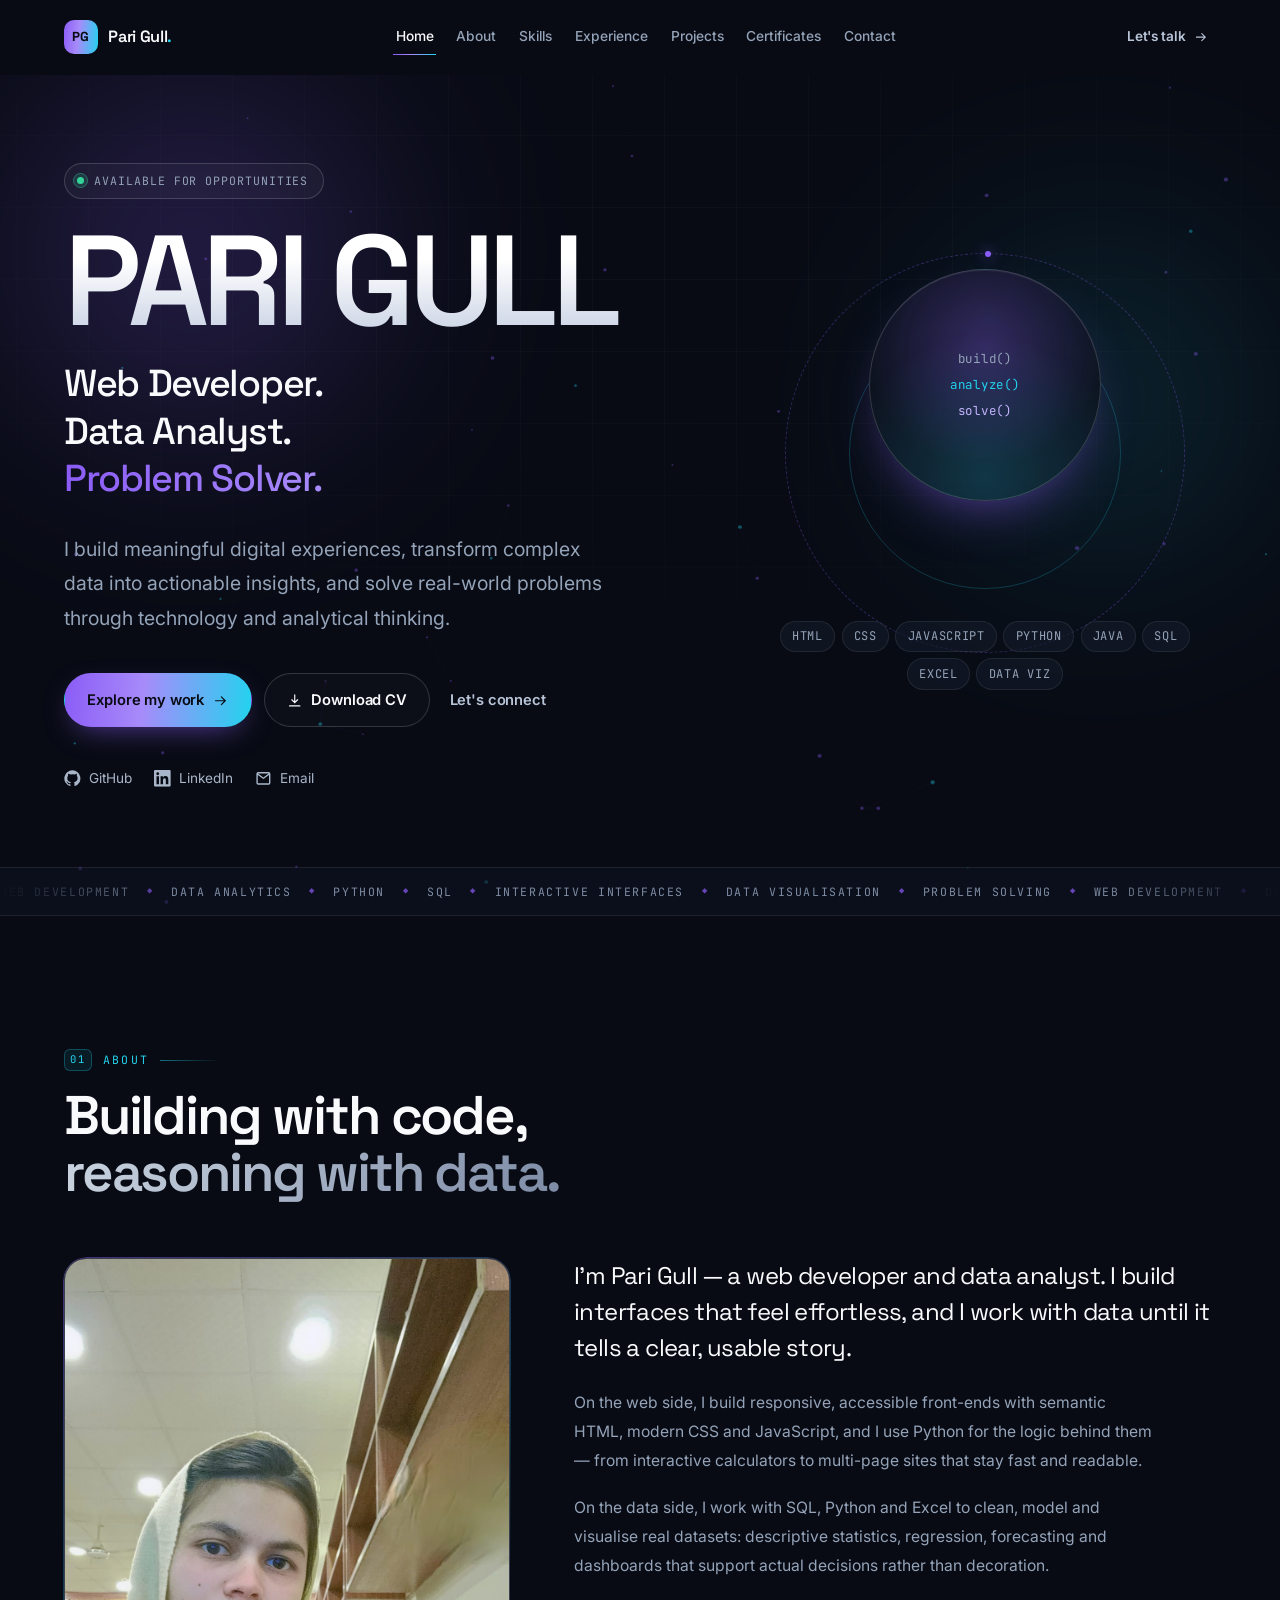
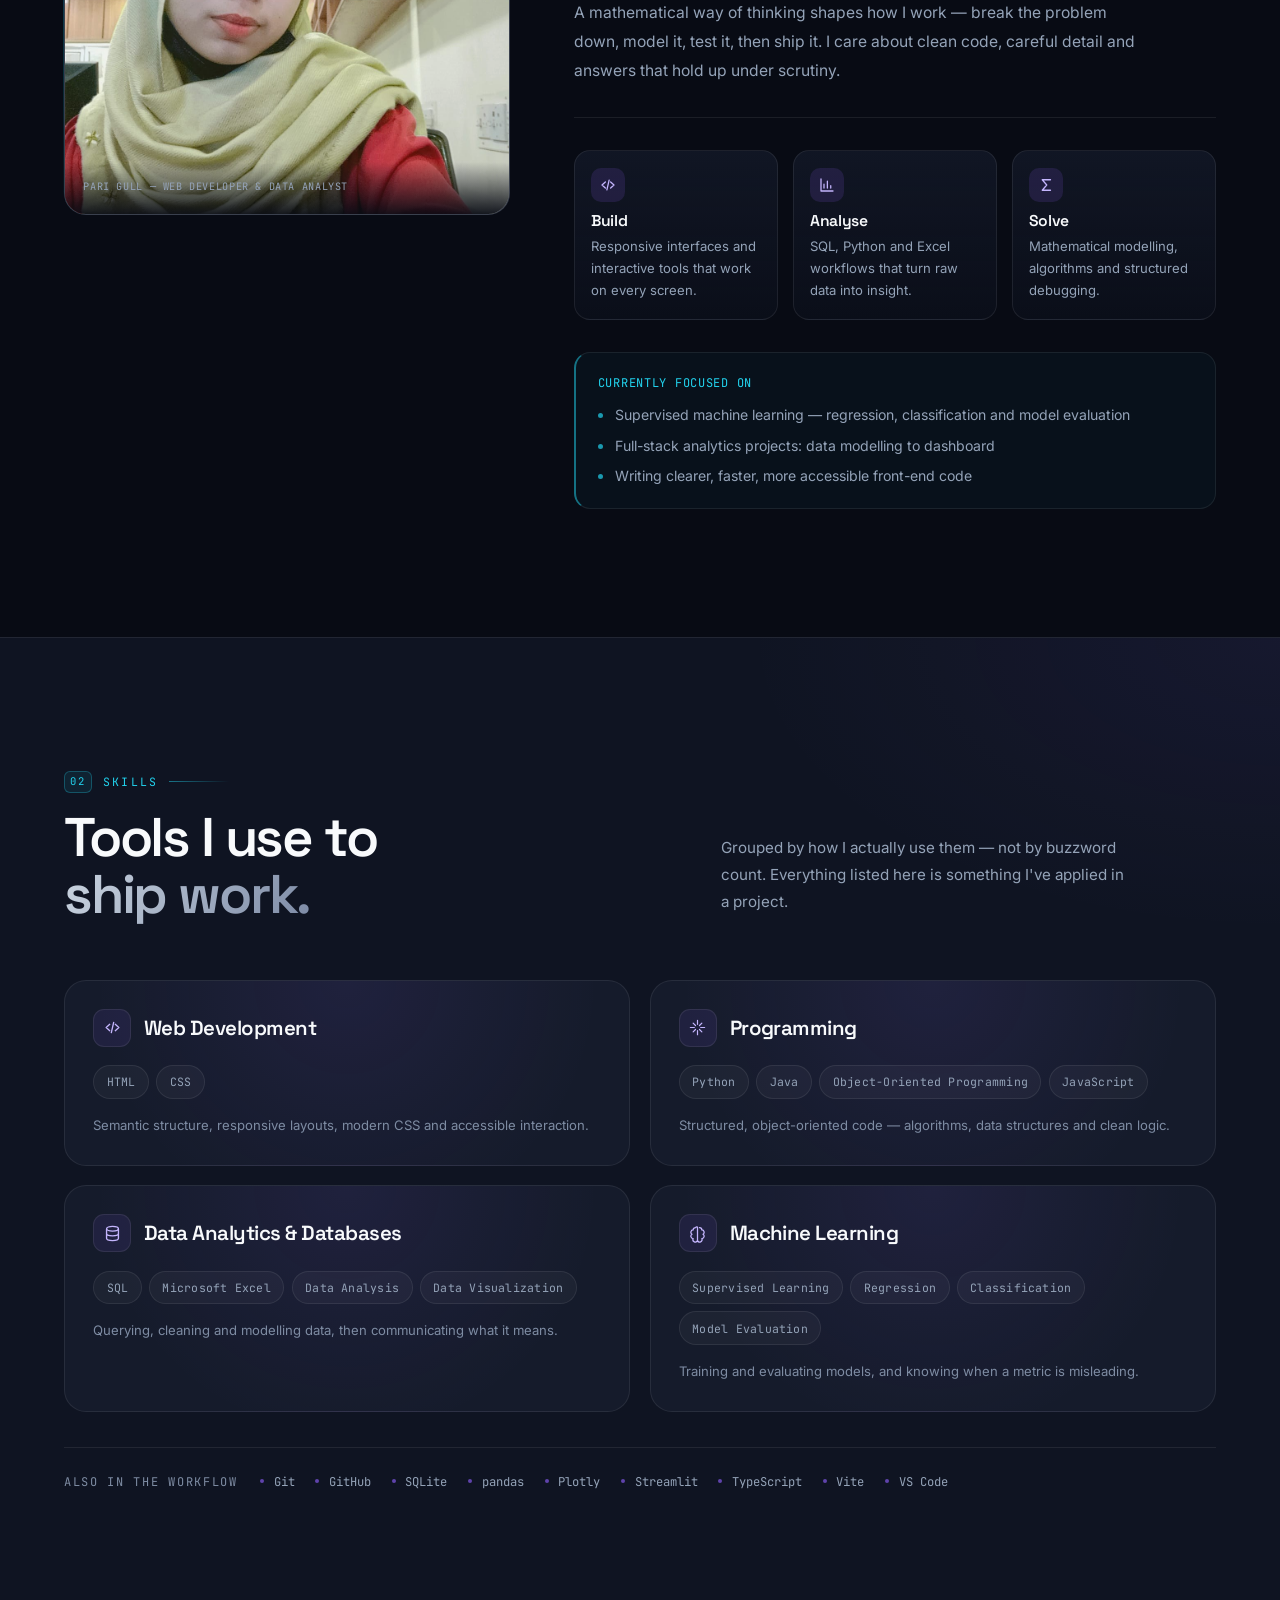
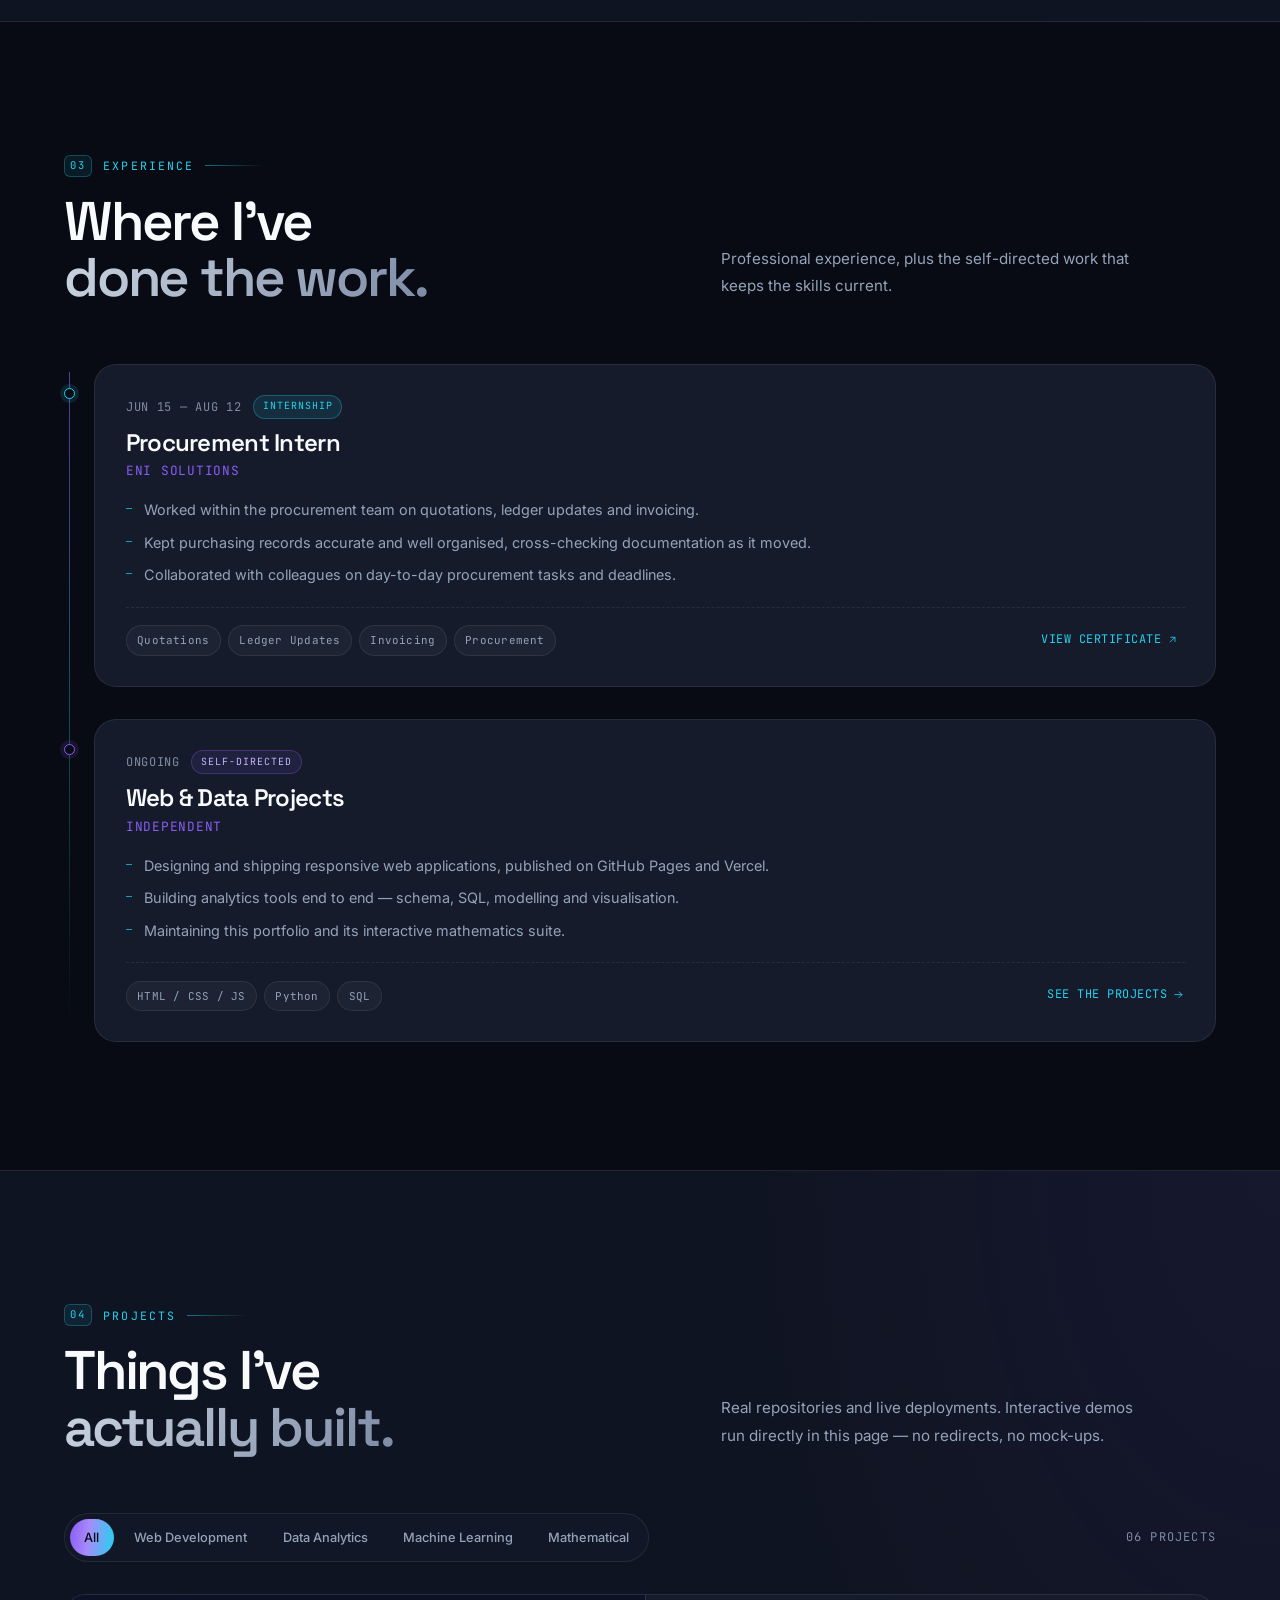
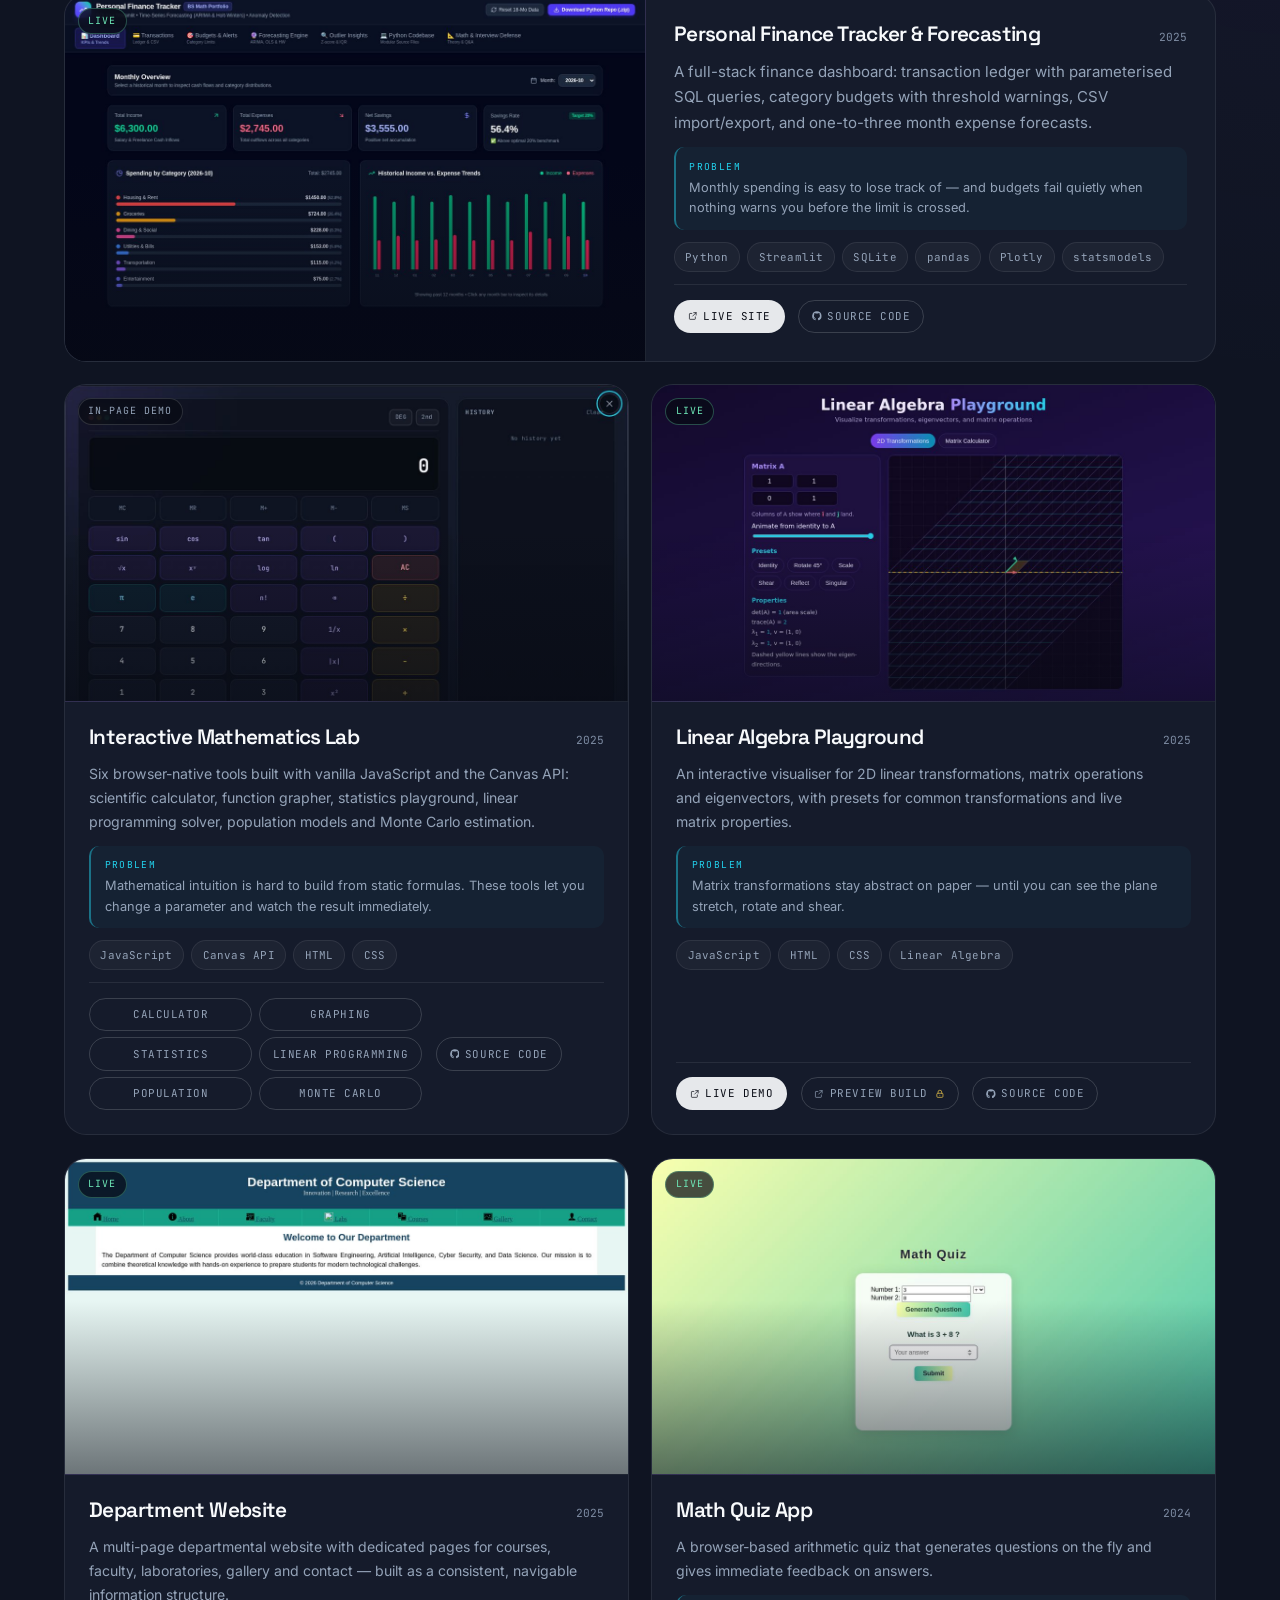
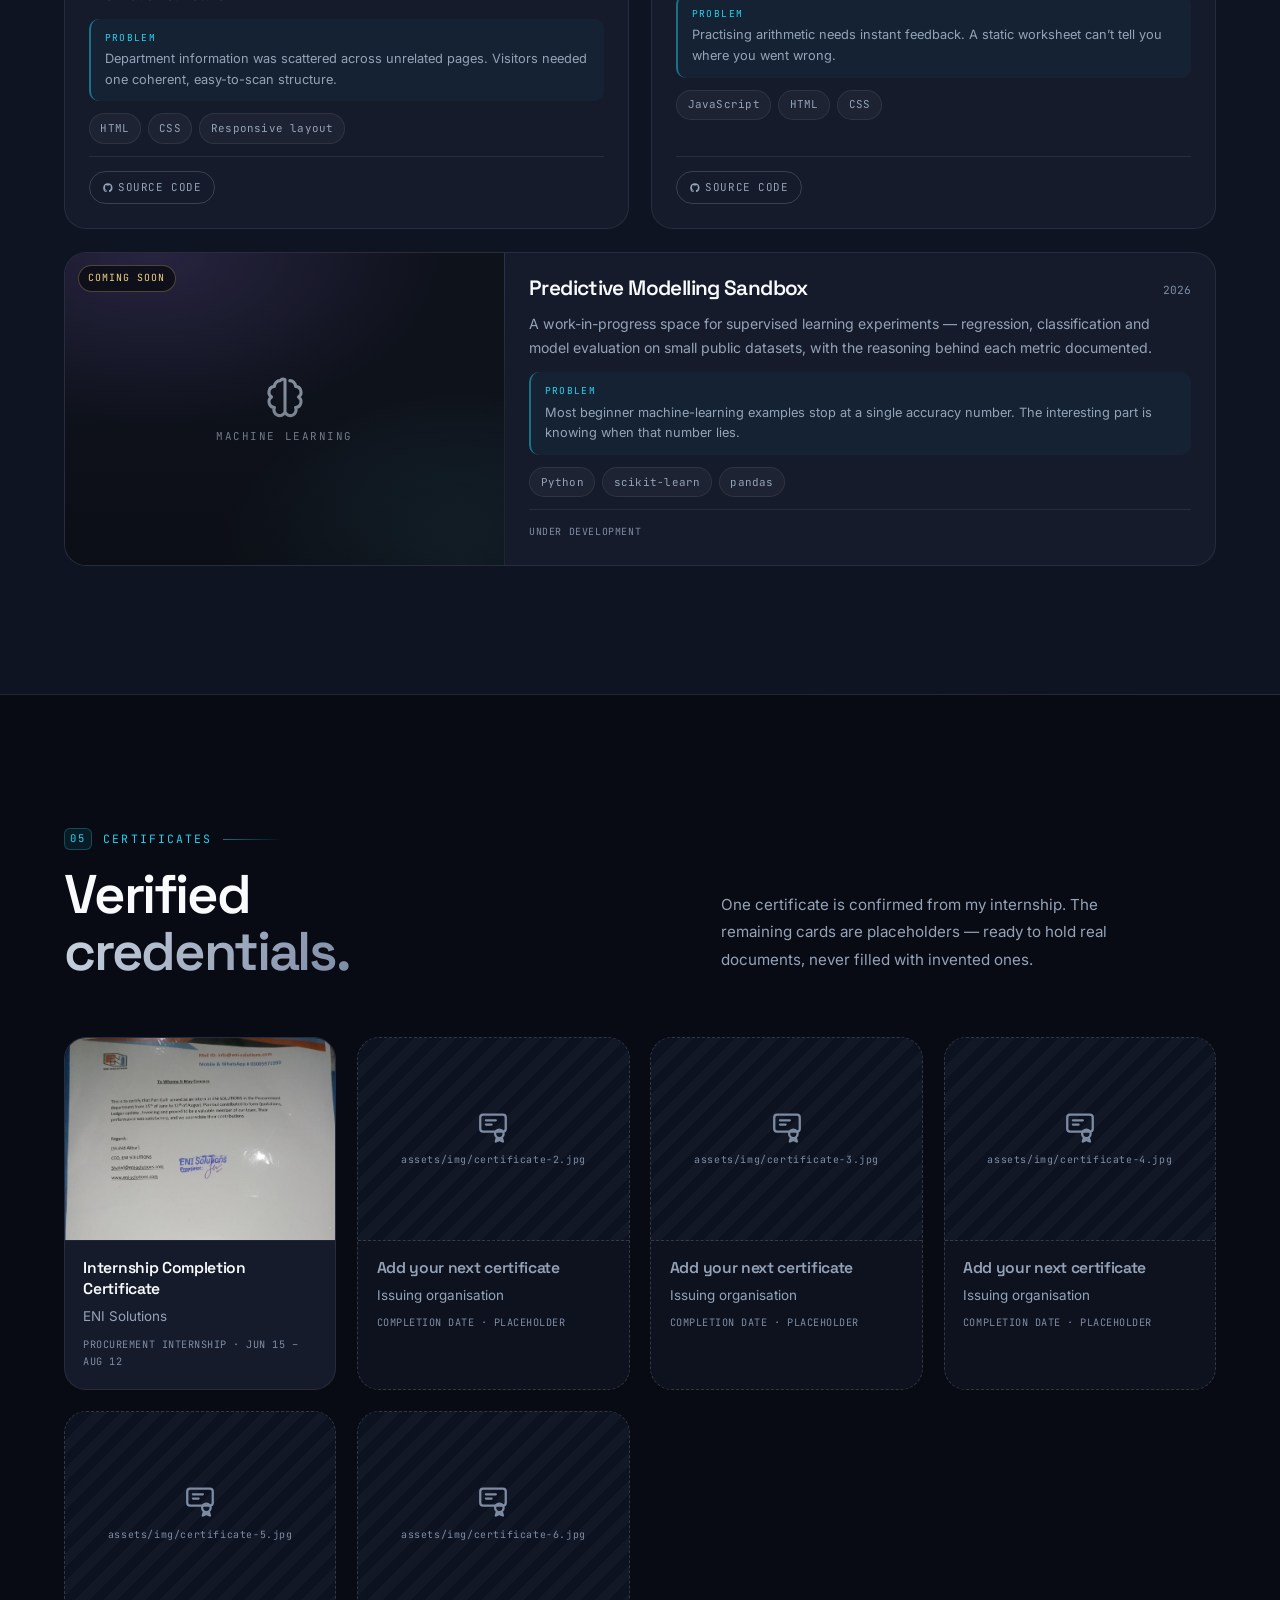
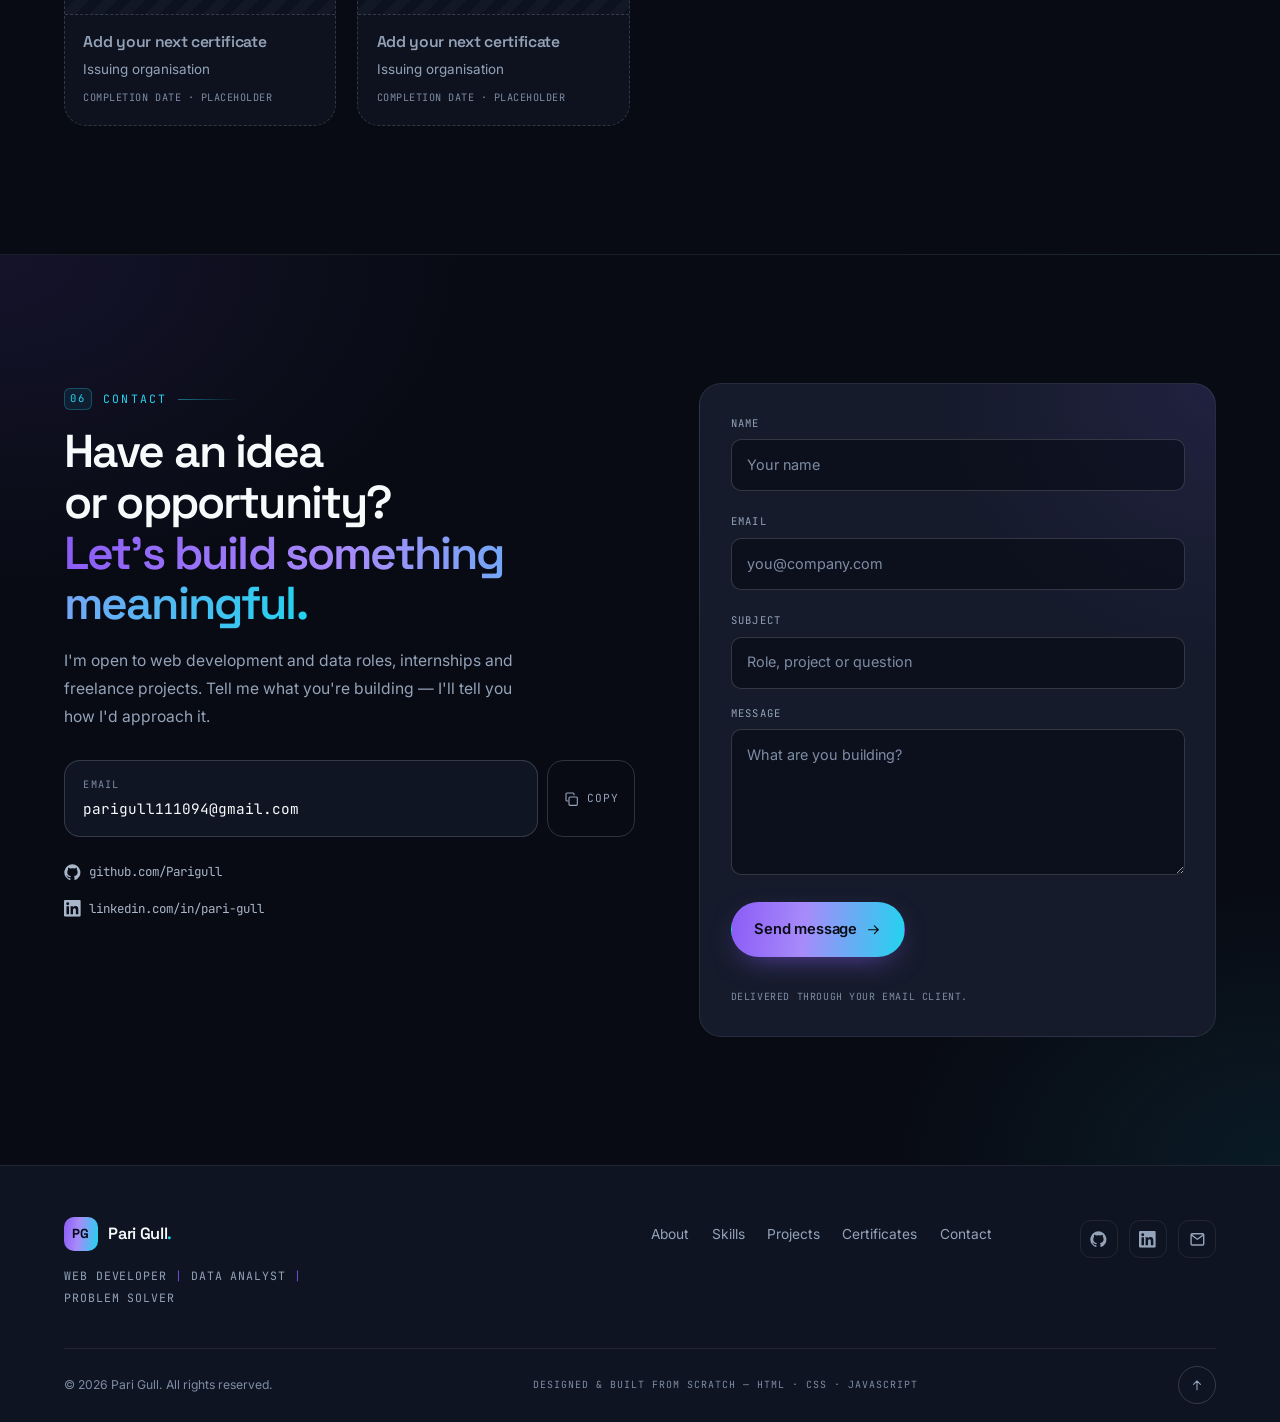
==== commit 4bcecaa6: "Add protected Vercel preview build link to Linear Algebra Playground The preview deployment requires" ====
--- a/index.html
+++ b/index.html
@@ -78,6 +78,7 @@
     <symbol id="i-certificate" viewBox="0 0 24 24"><rect x="3" y="4" width="18" height="12" rx="2" fill="none" stroke="currentColor" stroke-width="1.6"/><path d="M7 8h7M7 11h4" fill="none" stroke="currentColor" stroke-width="1.6" stroke-linecap="round"/><circle cx="16.5" cy="17.5" r="3" fill="none" stroke="currentColor" stroke-width="1.6"/><path d="M14.8 20.2 14 23l2.5-1.2L19 23l-.8-2.8" fill="none" stroke="currentColor" stroke-width="1.6" stroke-linejoin="round"/></symbol>
     <symbol id="i-menu" viewBox="0 0 24 24"><path d="M4 7h16M4 12h16M4 17h16" fill="none" stroke="currentColor" stroke-width="1.8" stroke-linecap="round"/></symbol>
     <symbol id="i-external" viewBox="0 0 24 24"><path d="M14 4h6v6M20 4l-8.5 8.5" fill="none" stroke="currentColor" stroke-width="1.7" stroke-linecap="round" stroke-linejoin="round"/><path d="M18 14.5V19a1.5 1.5 0 0 1-1.5 1.5H5A1.5 1.5 0 0 1 3.5 19V7.5A1.5 1.5 0 0 1 5 6h4.5" fill="none" stroke="currentColor" stroke-width="1.7" stroke-linecap="round"/></symbol>
+    <symbol id="i-lock" viewBox="0 0 24 24"><path d="M7.5 10.5V7.5a4.5 4.5 0 0 1 9 0v3" fill="none" stroke="currentColor" stroke-width="1.8" stroke-linecap="round"/><rect x="4.5" y="10.5" width="15" height="10" rx="2.4" fill="none" stroke="currentColor" stroke-width="1.8"/><circle cx="12" cy="15.5" r="1.2" fill="currentColor"/></symbol>
     <symbol id="i-spark" viewBox="0 0 24 24"><path d="M12 3v5M12 16v5M3 12h5M16 12h5M6.5 6.5l3 3M14.5 14.5l3 3M17.5 6.5l-3 3M9.5 14.5l-3 3" fill="none" stroke="currentColor" stroke-width="1.5" stroke-linecap="round"/></symbol>
   </svg>
 
--- a/assets/css/styles.css
+++ b/assets/css/styles.css
@@ -1345,6 +1345,14 @@
 }
 .pill-link--primary:hover { background: #fff; color: #080B14; }
 .pill-link .icon { width: 0.9em; height: 0.9em; }
+
+.pill-link__lock {
+  width: 0.8em;
+  height: 0.8em;
+  margin-left: 0.1rem;
+  color: #FCD34D;
+  opacity: 0.9;
+}
 
 .project--soon { opacity: 0.92; }
 .project--soon .project__media { filter: grayscale(0.35); }
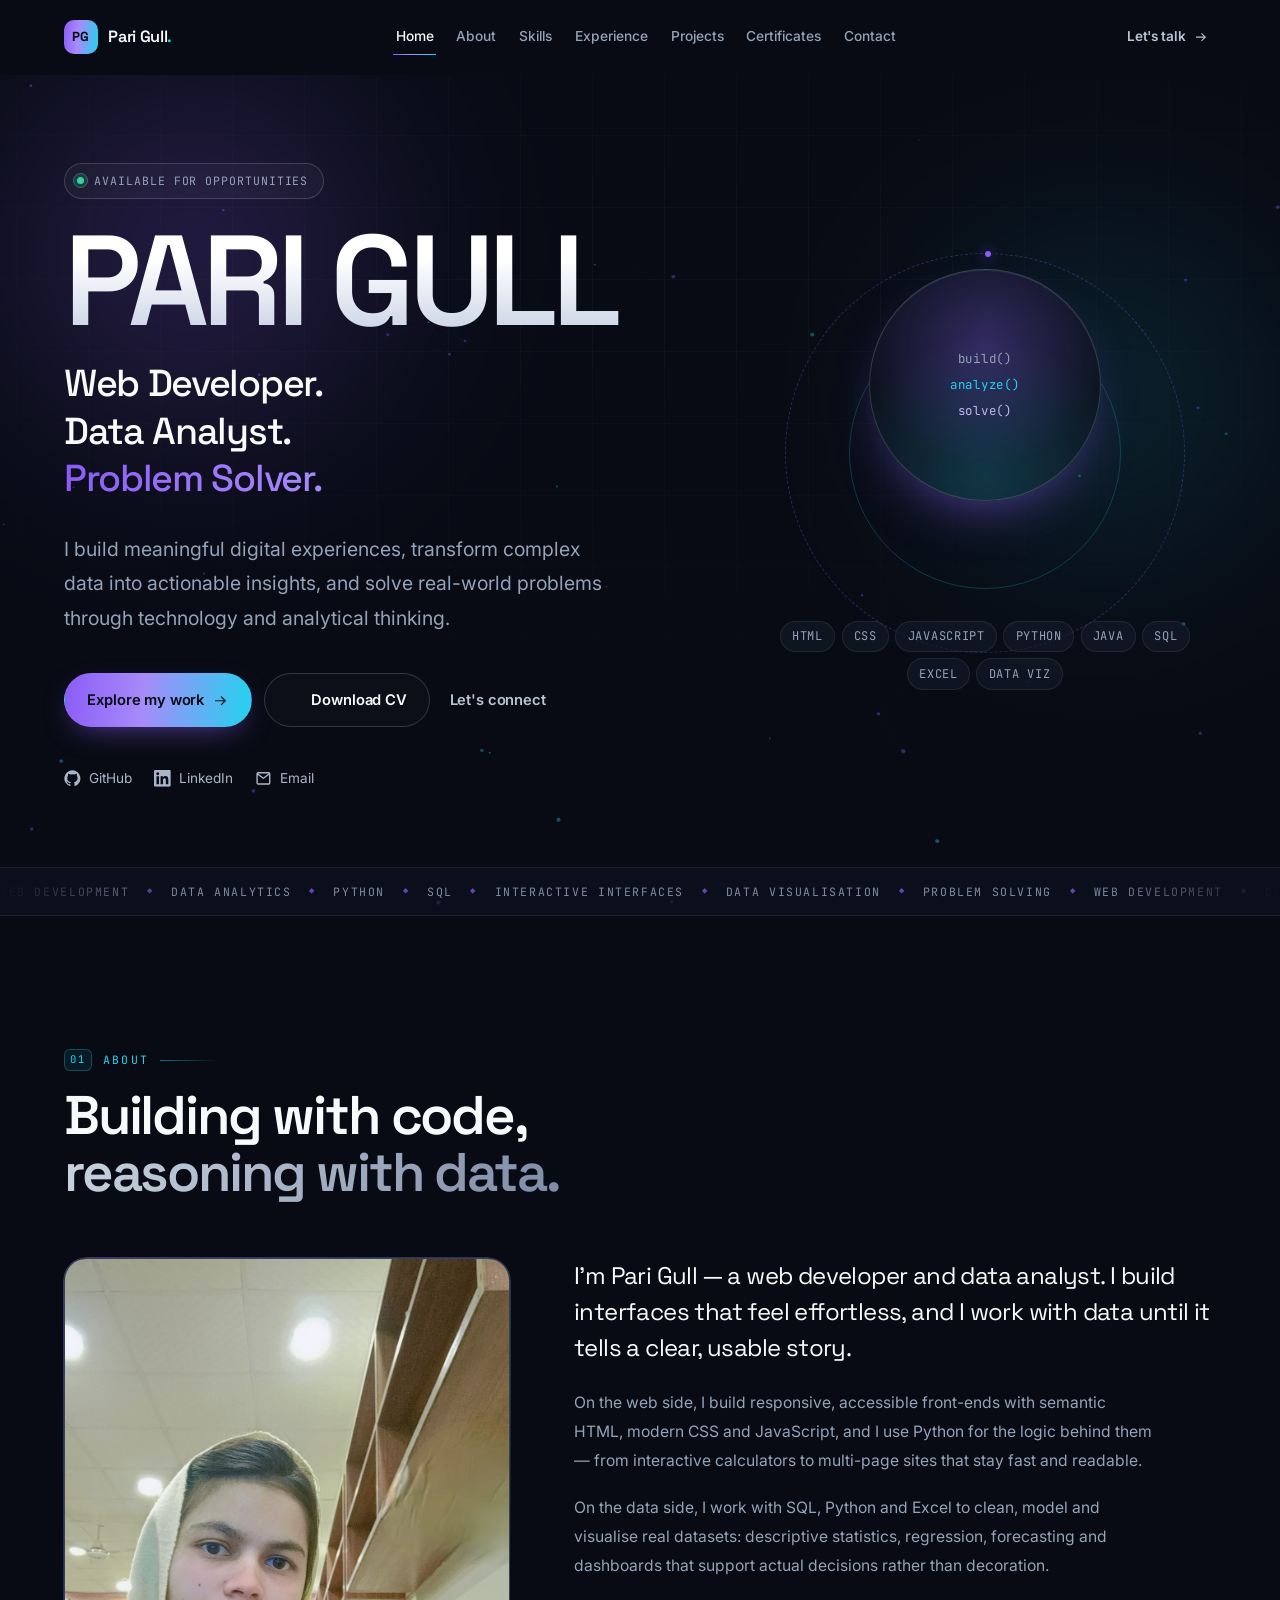
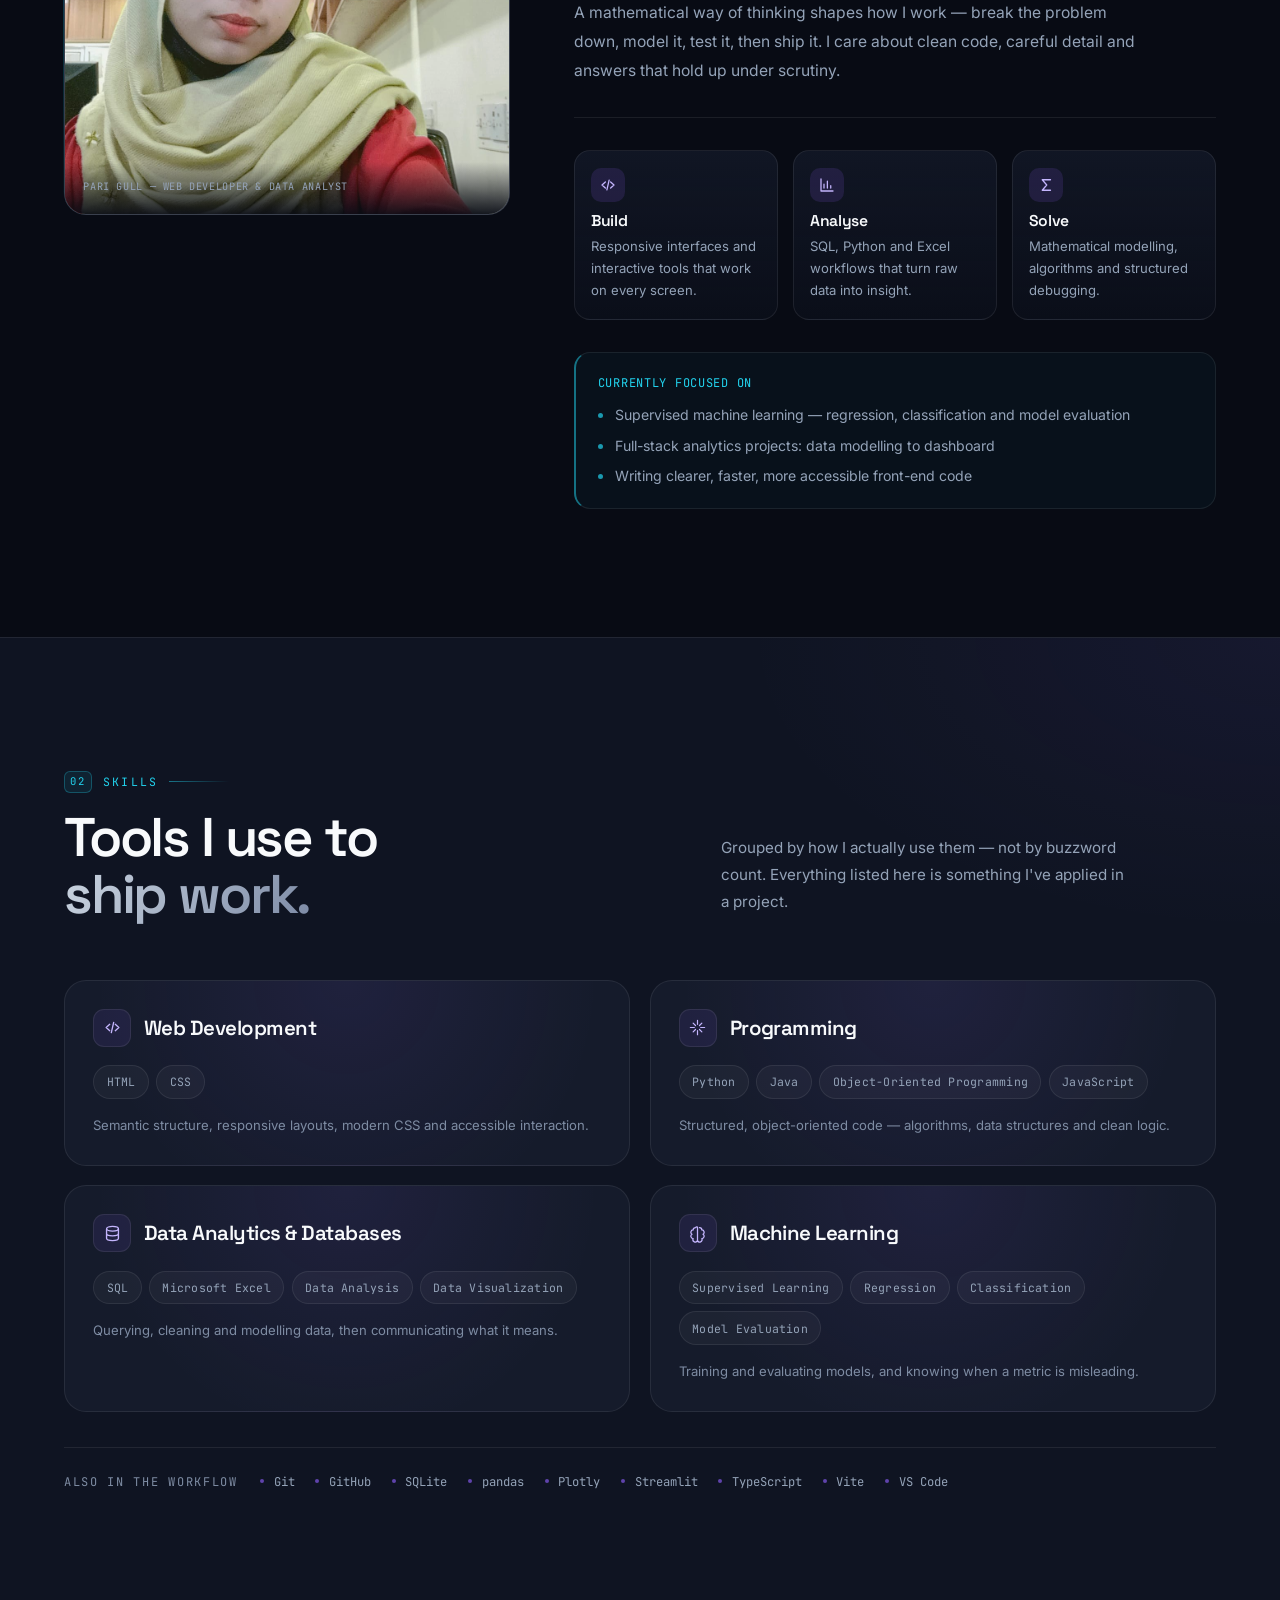
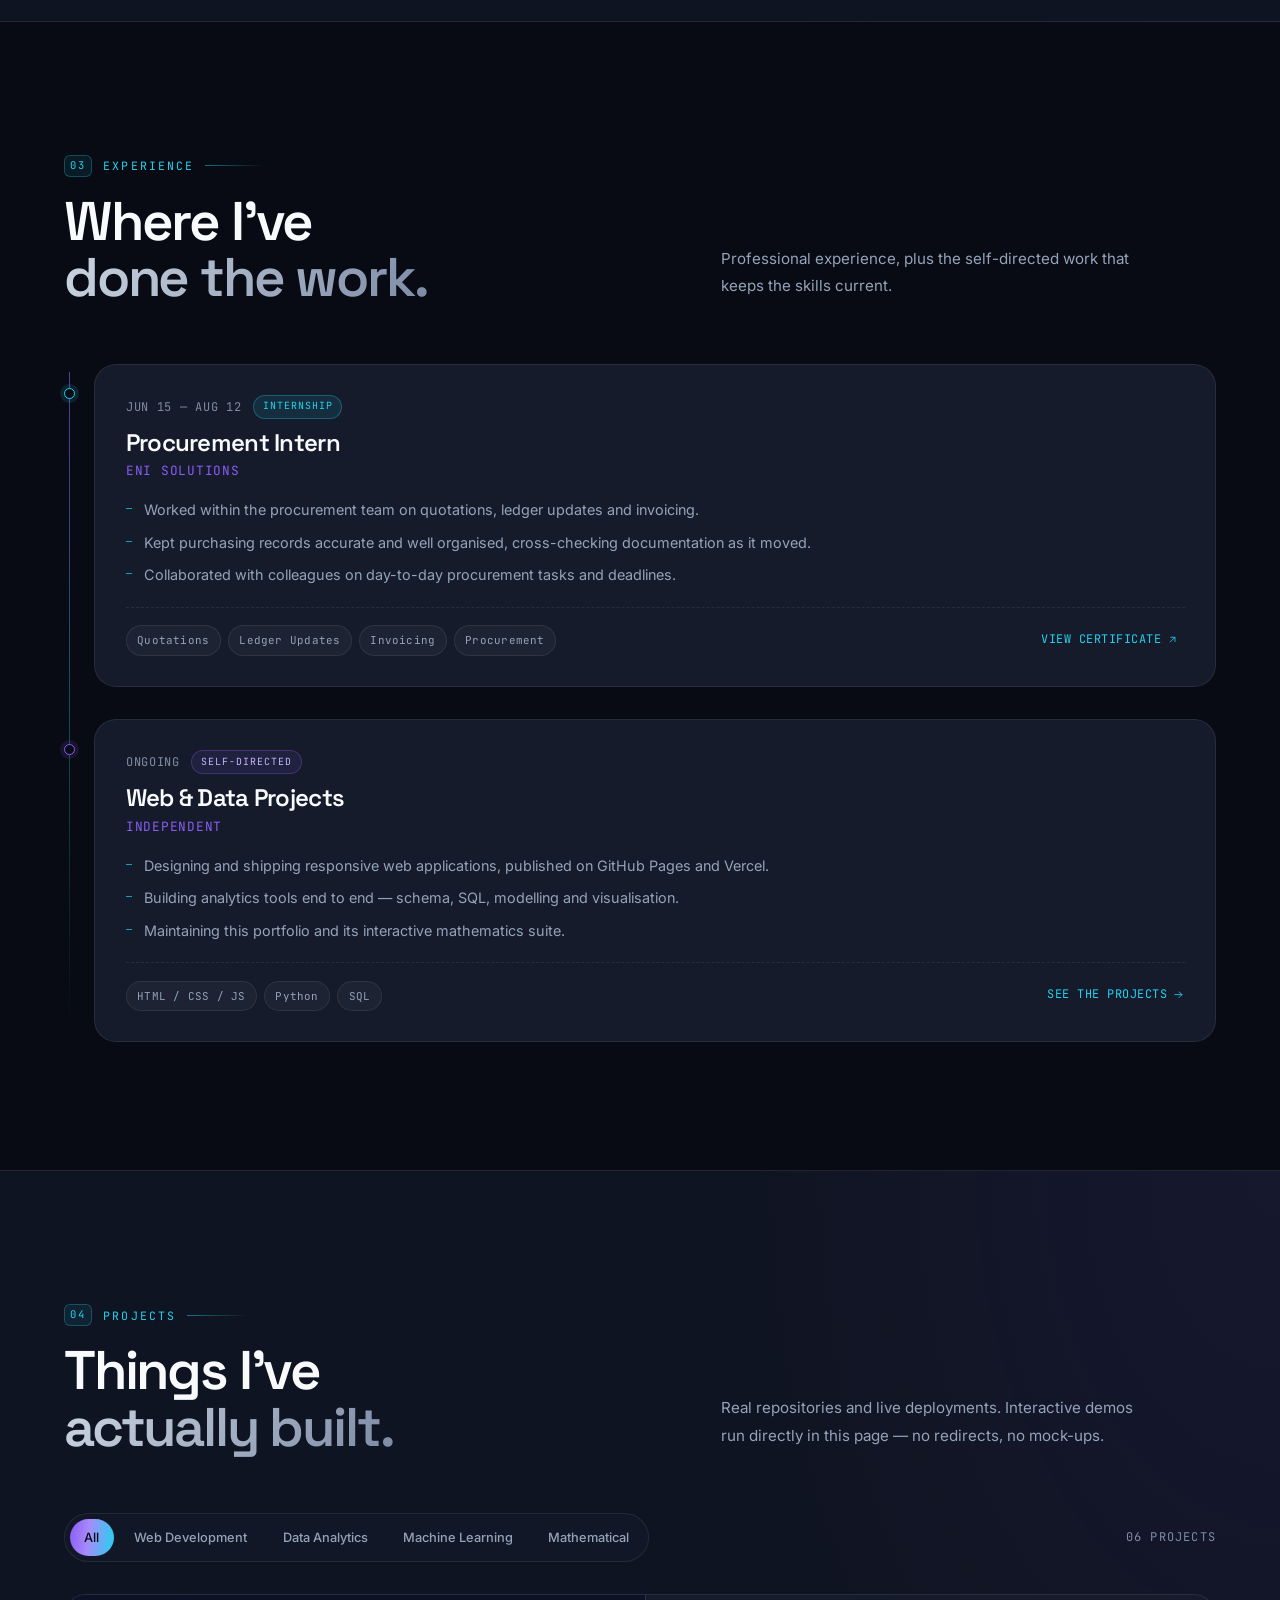
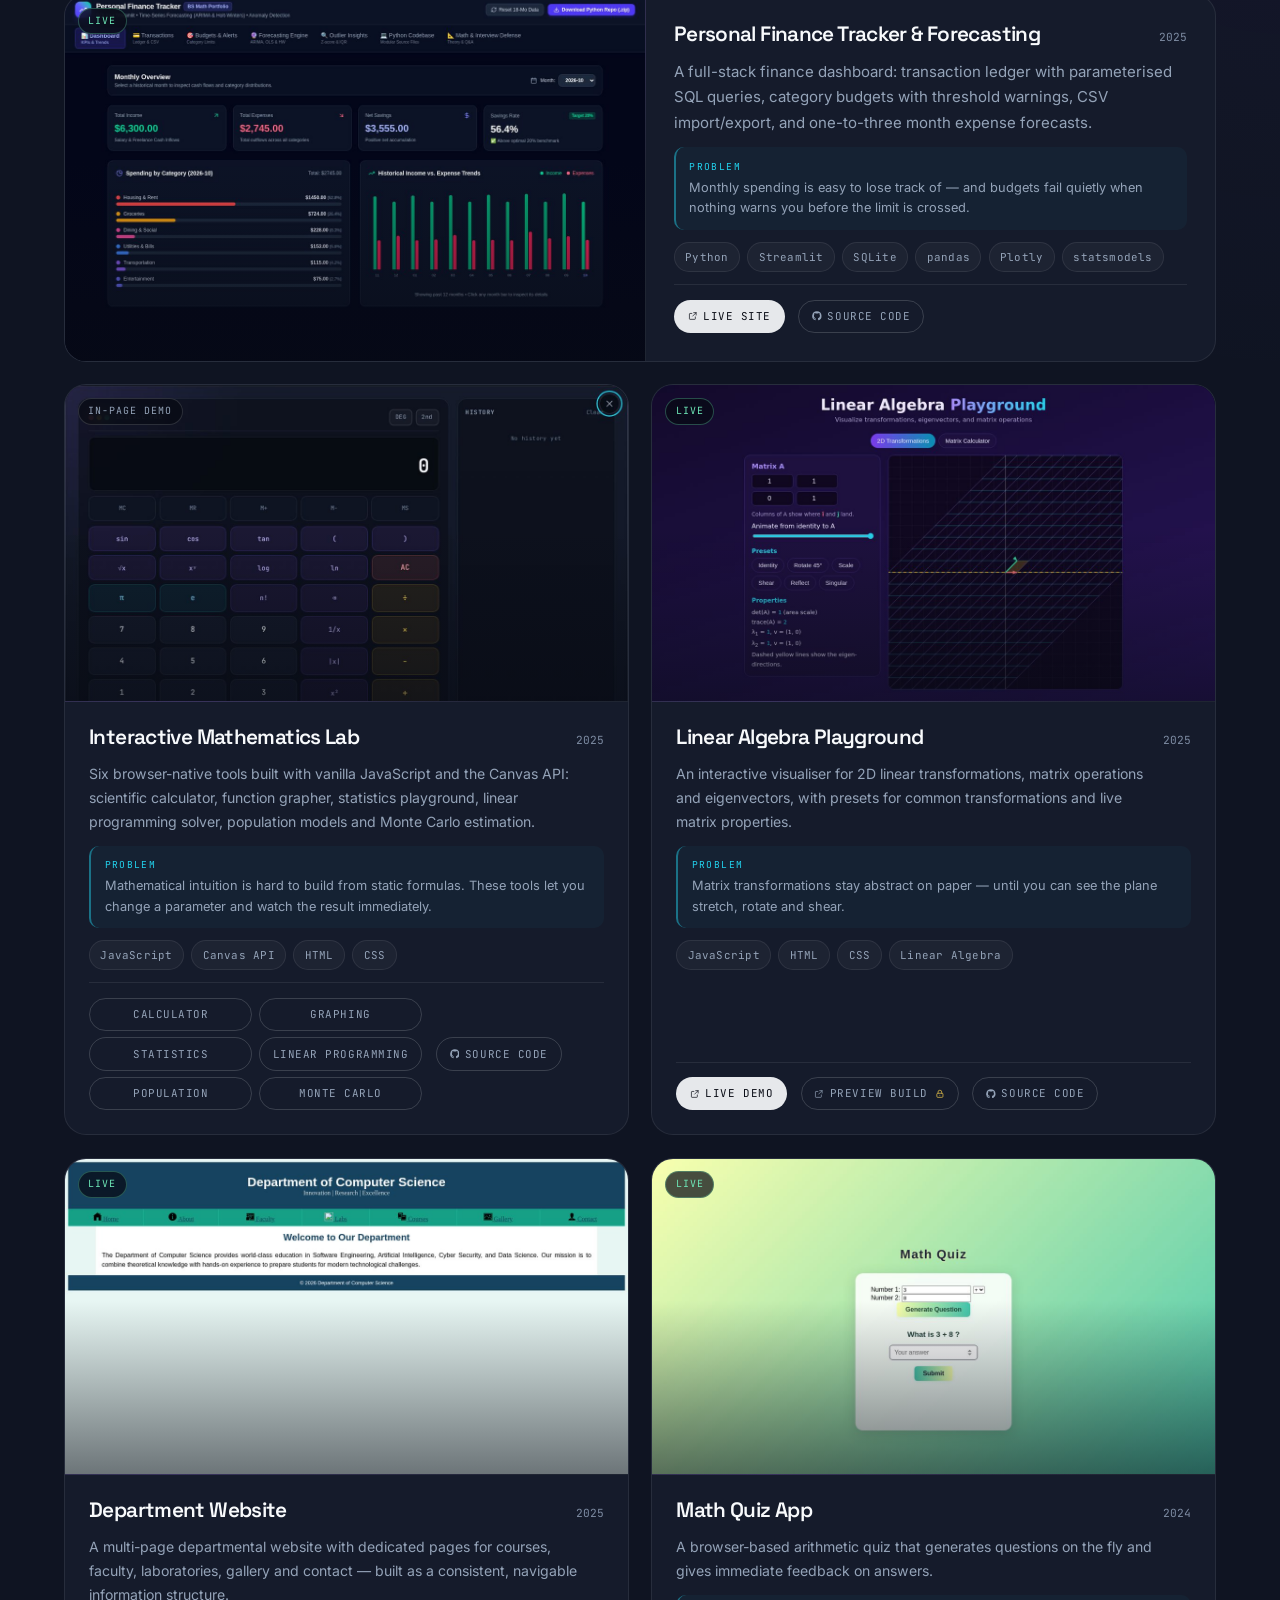
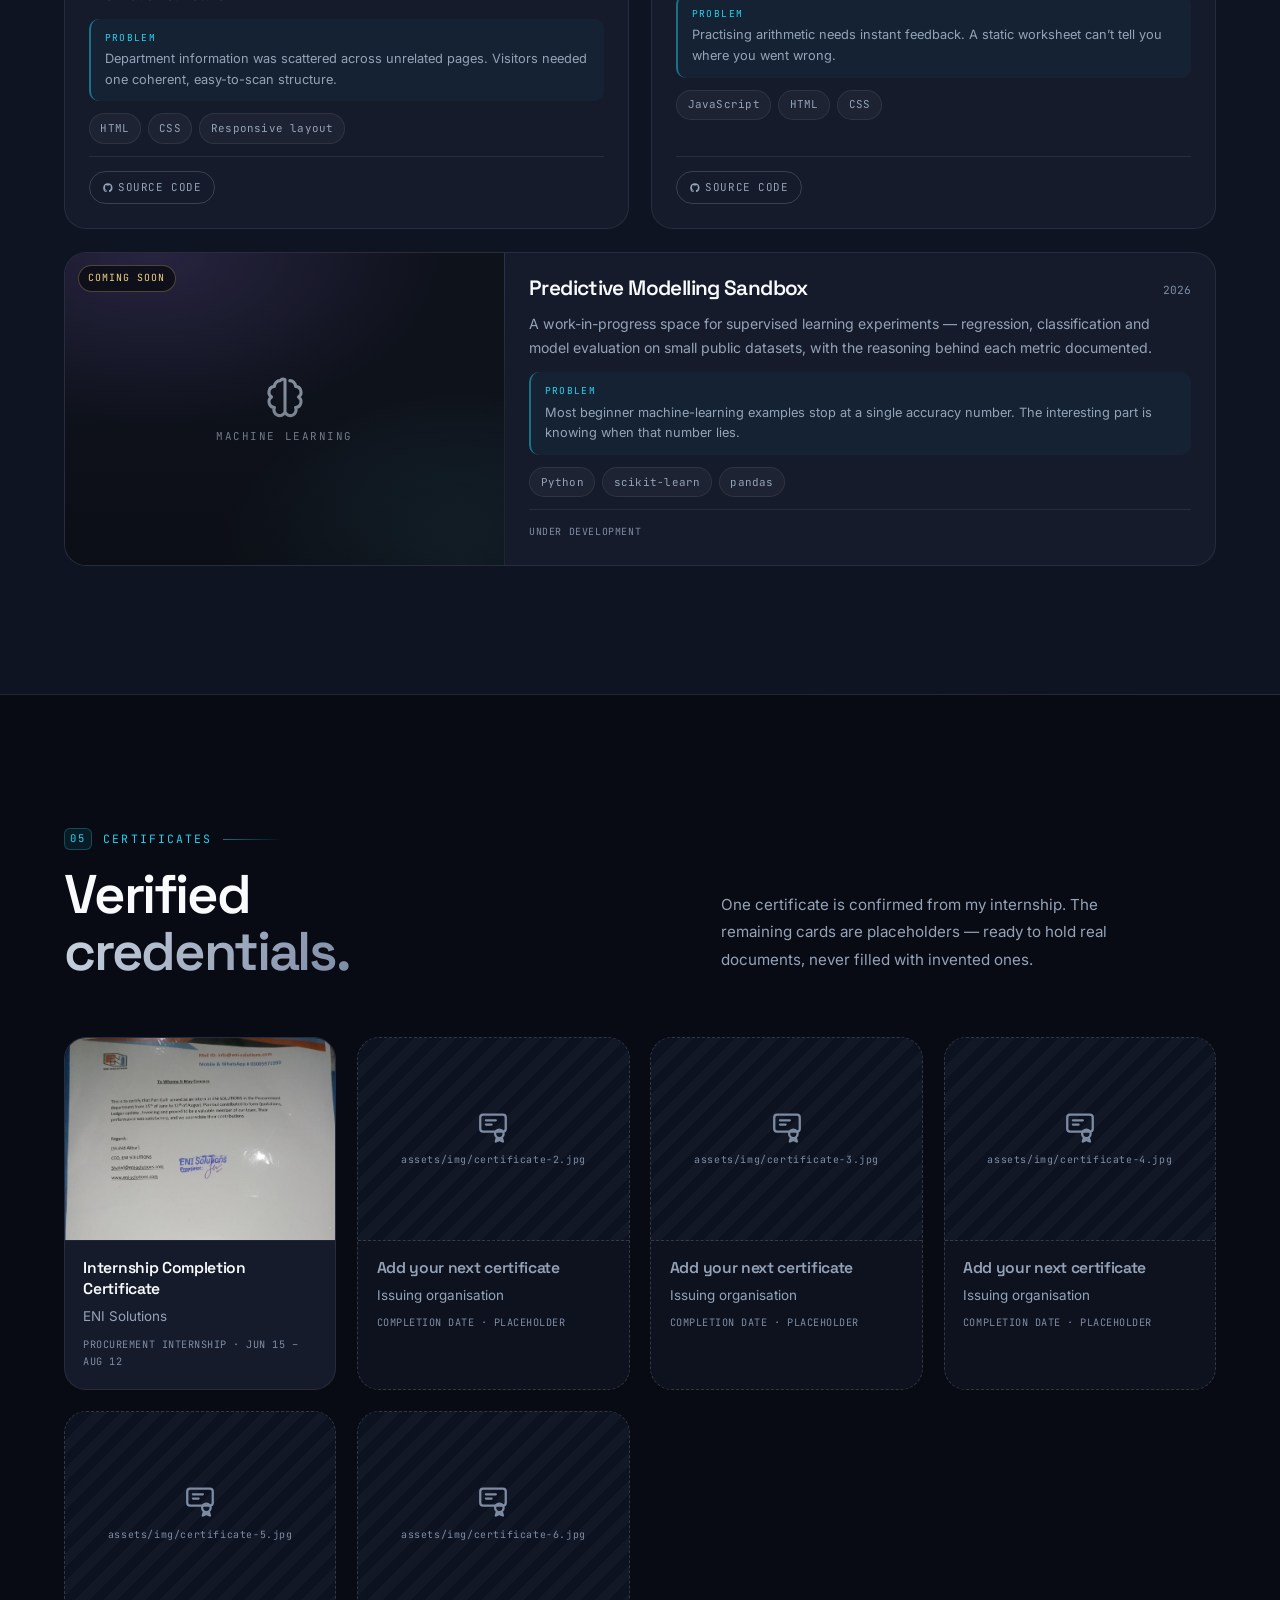
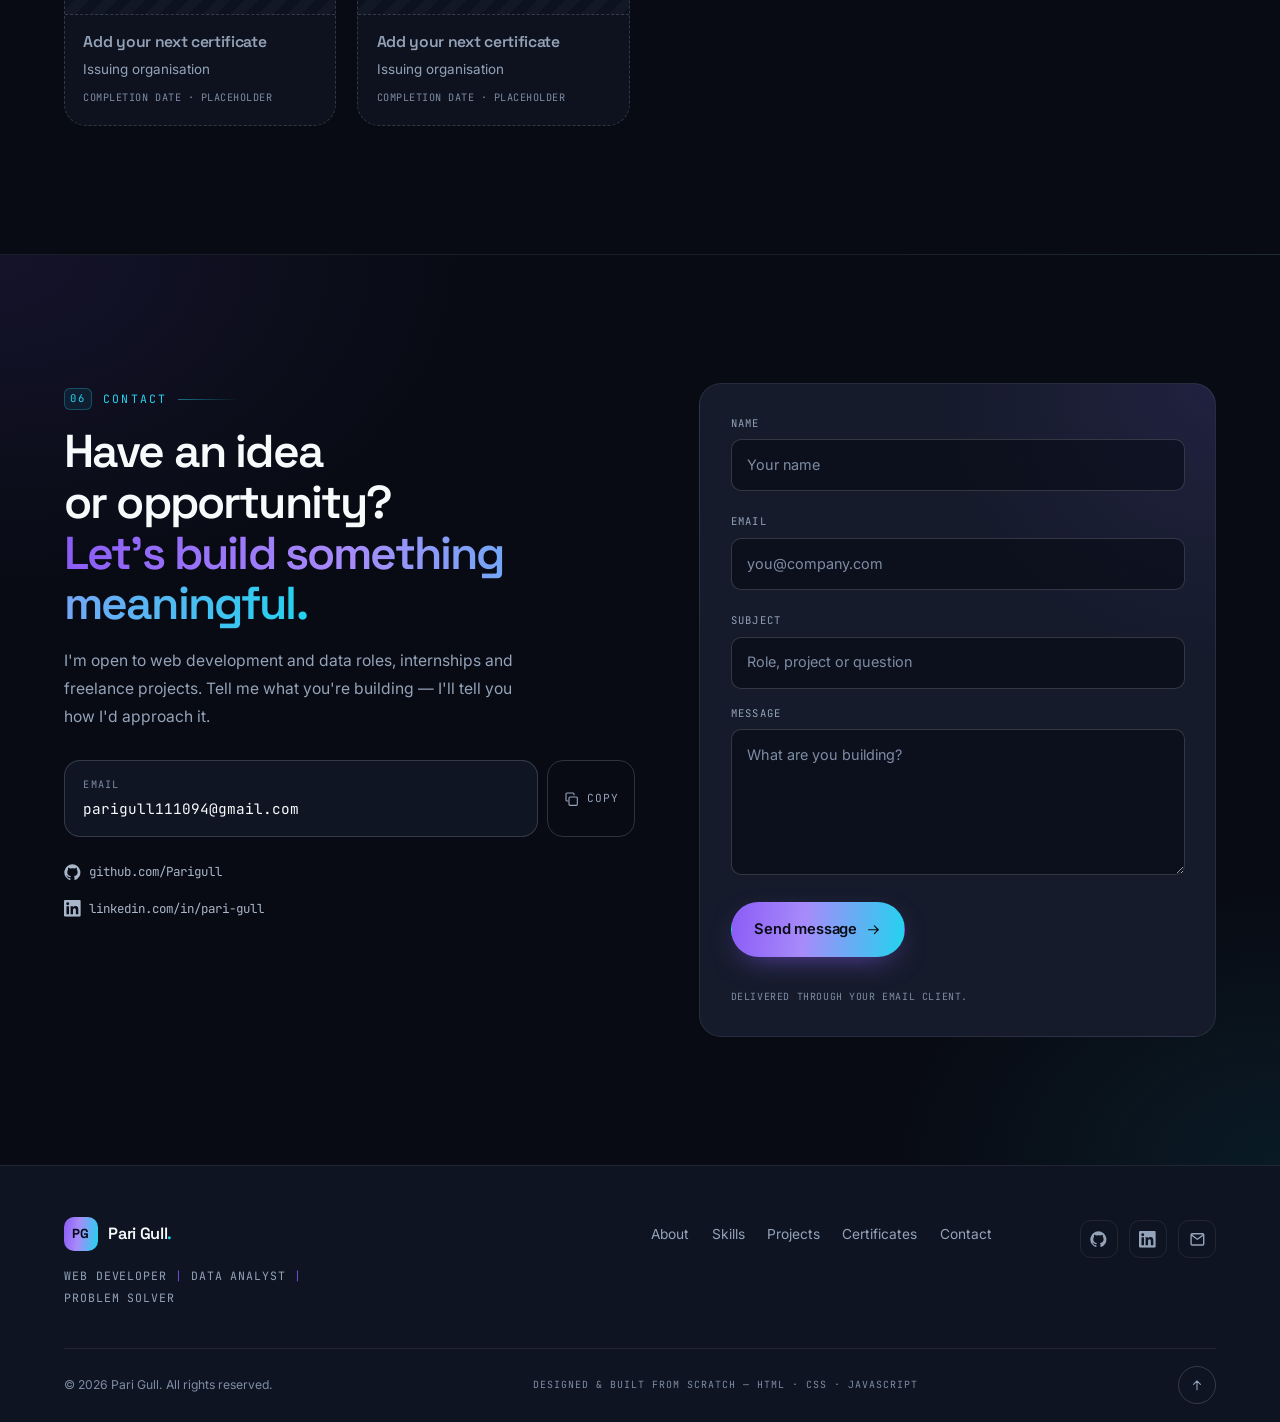
==== commit 38a70b67: "Update CV download link in index.html" ====
--- a/index.html
+++ b/index.html
@@ -172,7 +172,7 @@
               Explore my work <svg class="icon" aria-hidden="true"><use href="#i-arrow-right"/></svg>
             </a>
             <a class="btn btn--outline" href="assets/docs/Pari-Gull-CV-PLACEHOLDER.pdf" download>
-              <svg class="icon" aria-hidden="true"><use href="#i-download"/></svg> Download CV
+              <svg class="icon" aria-hidden="true"><use href="Pari Gull_Professionl Resume.pdf"/></svg> Download CV
             </a>
             <a class="btn btn--ghost" href="#contact">Let's connect</a>
           </div>
